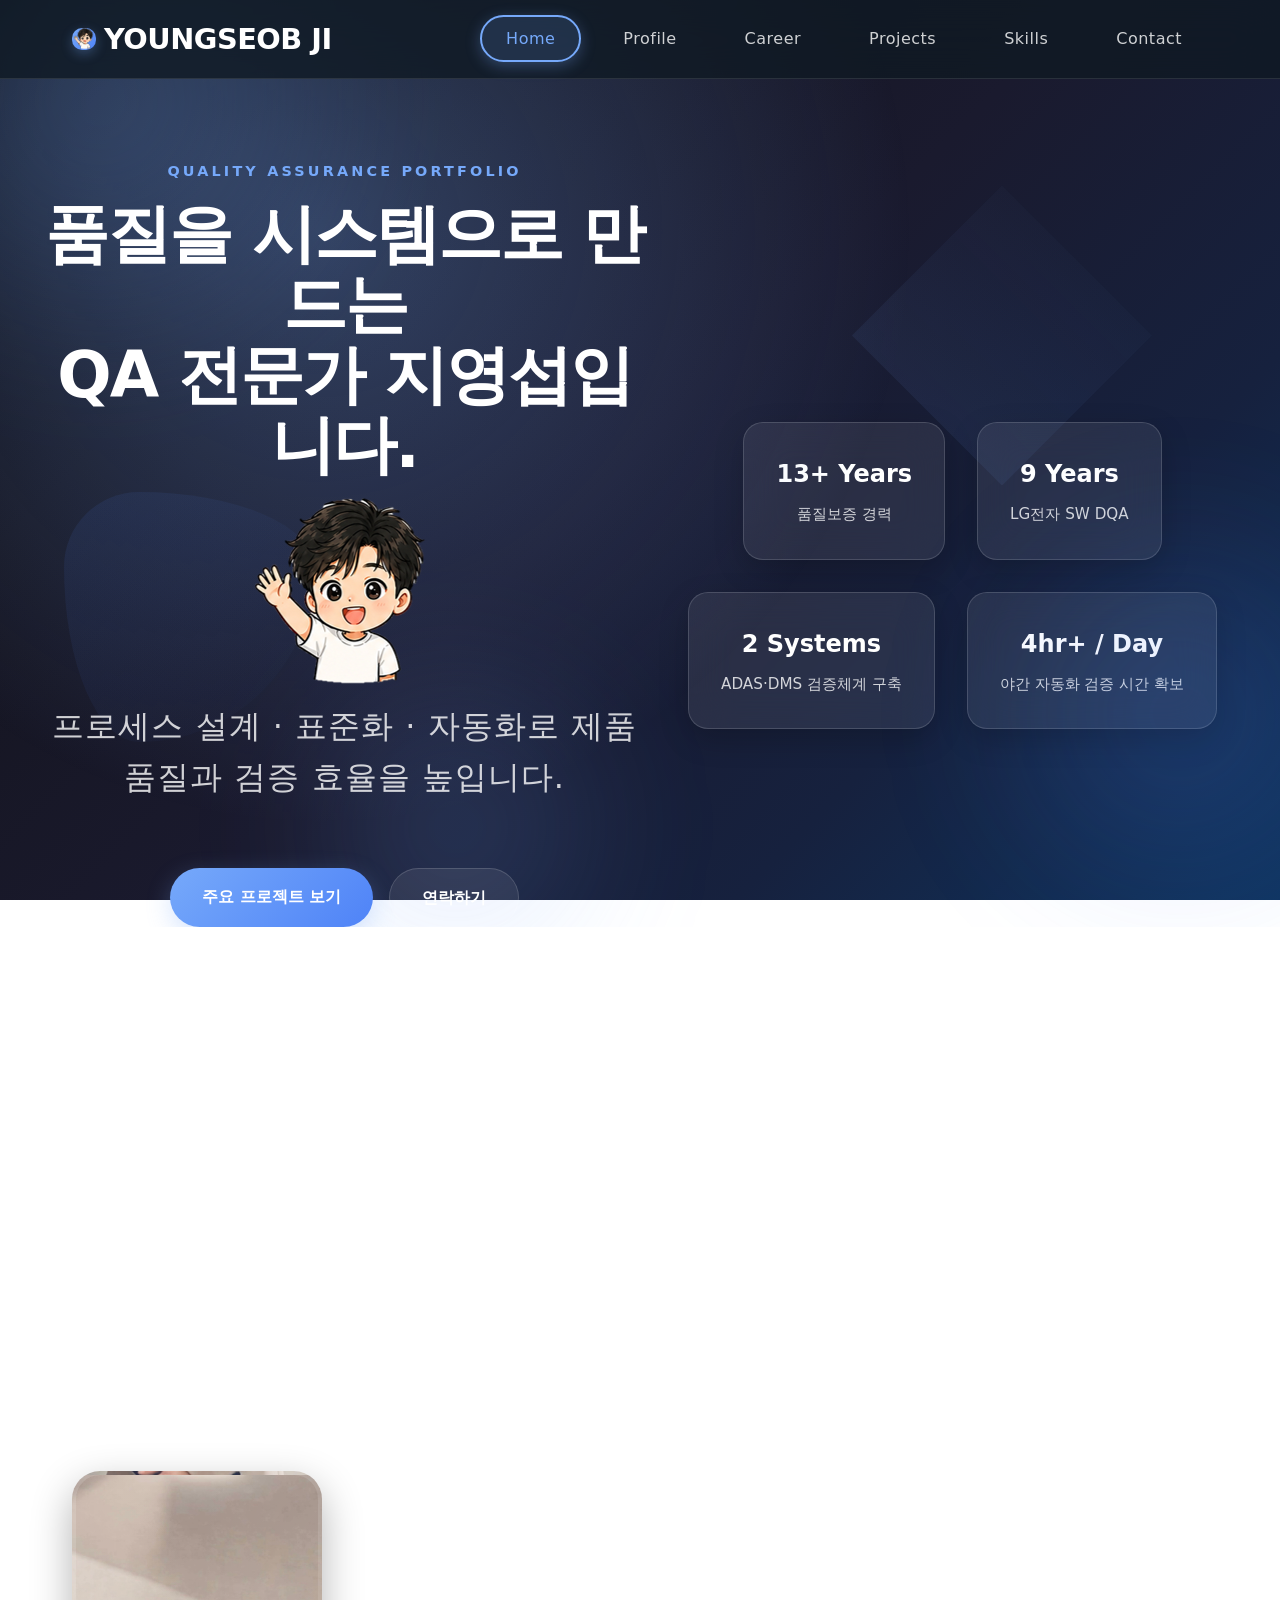
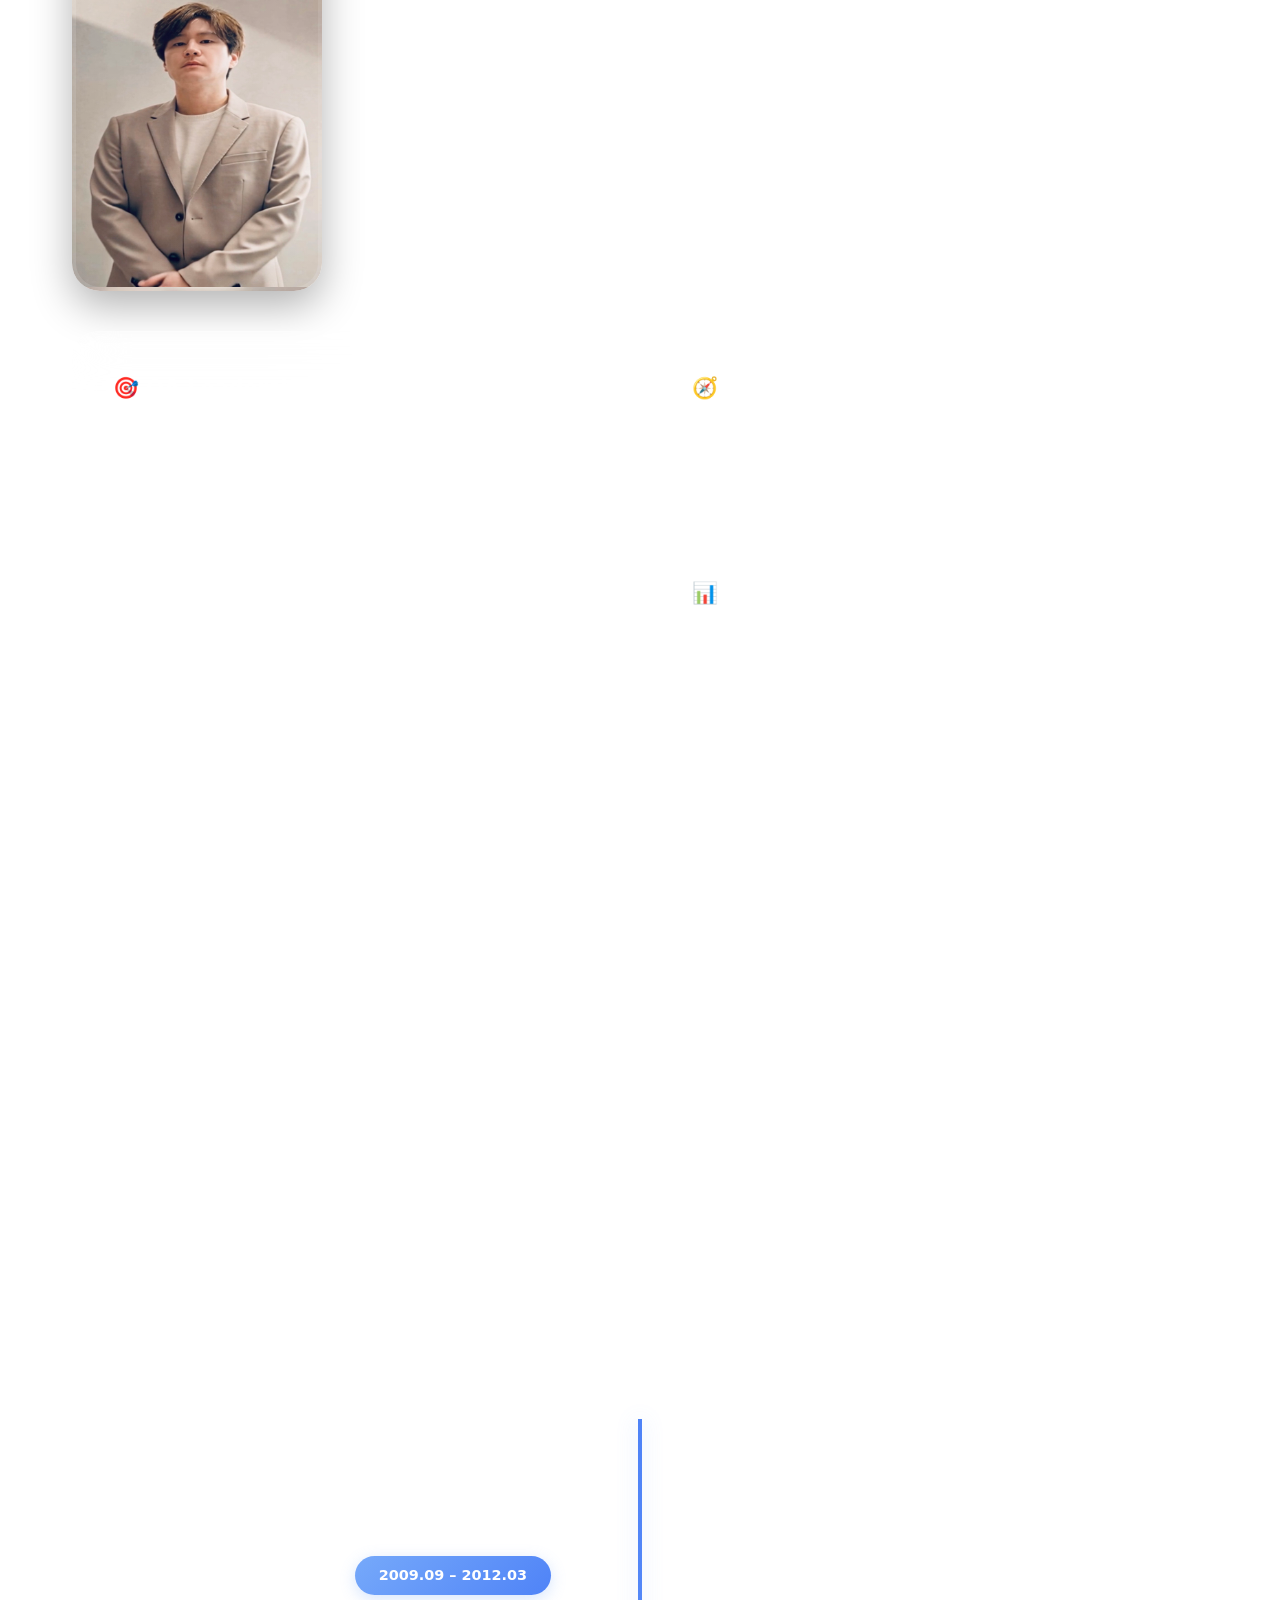
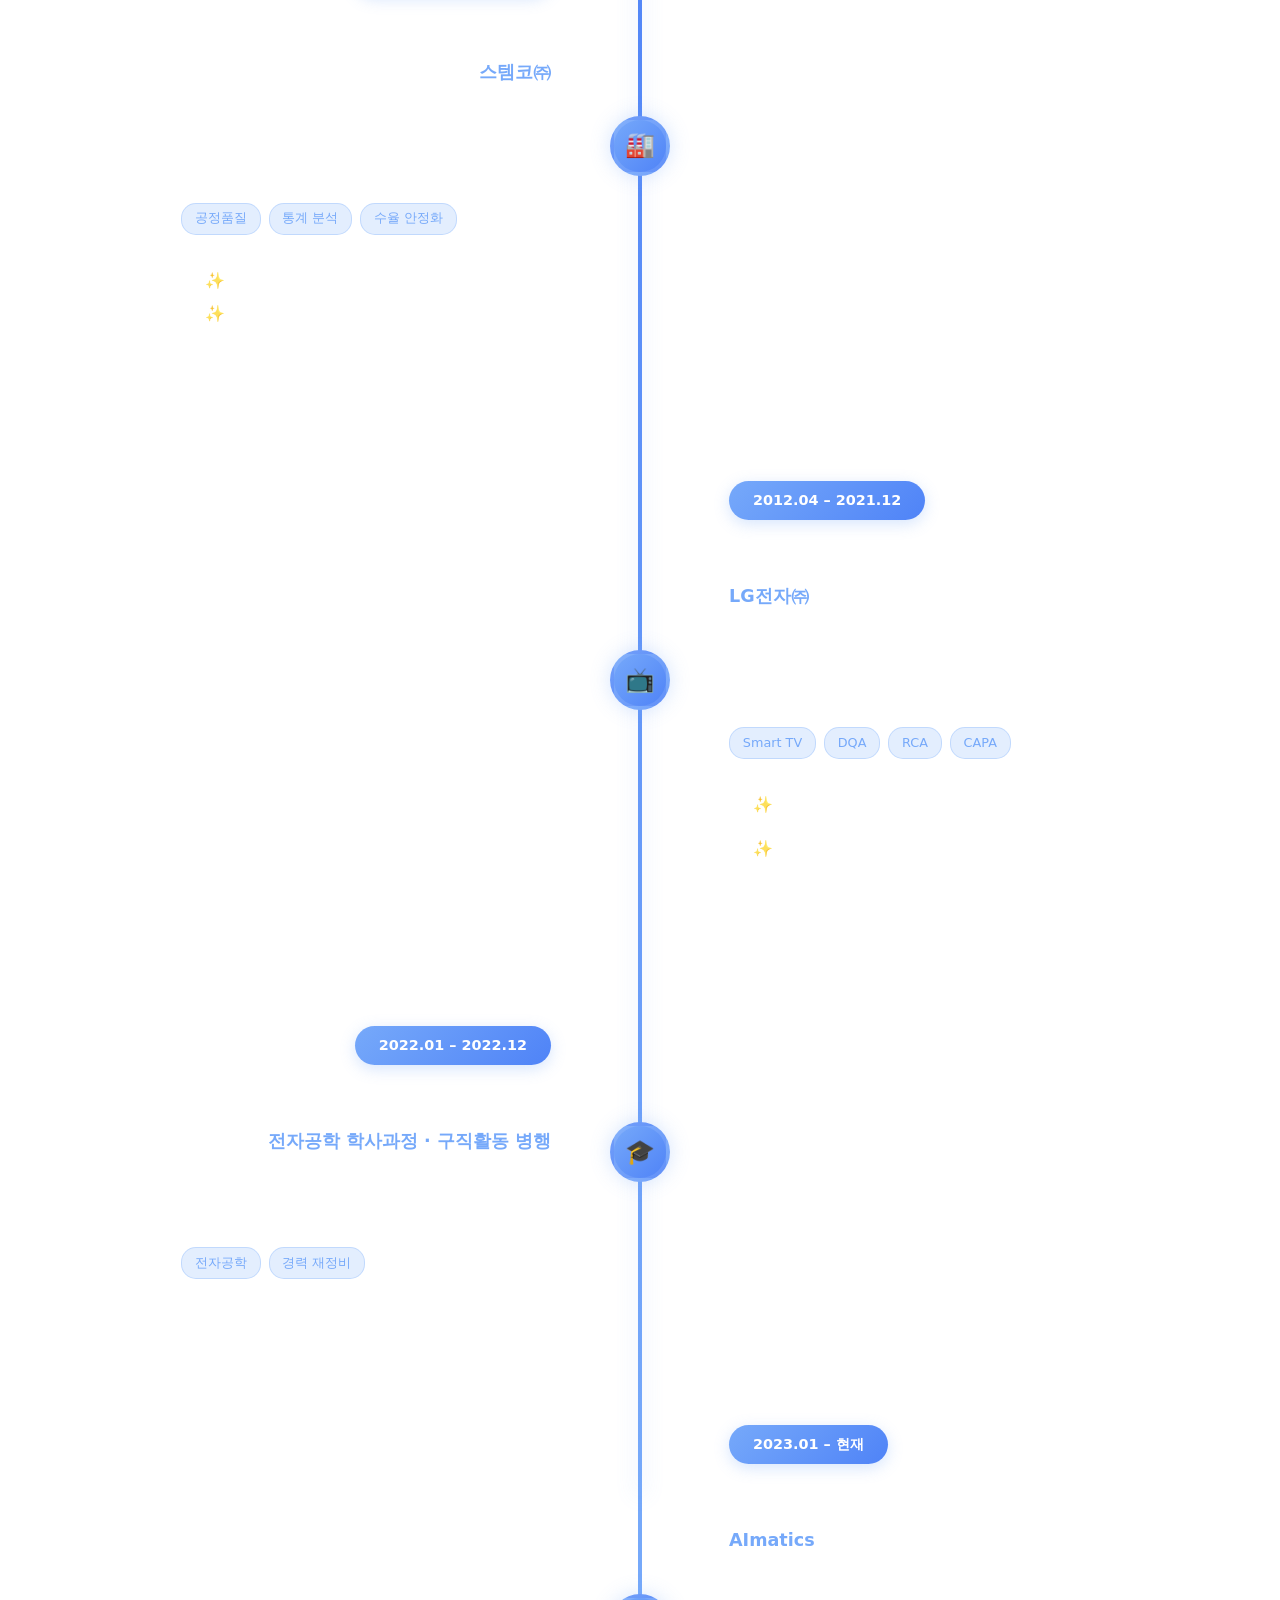
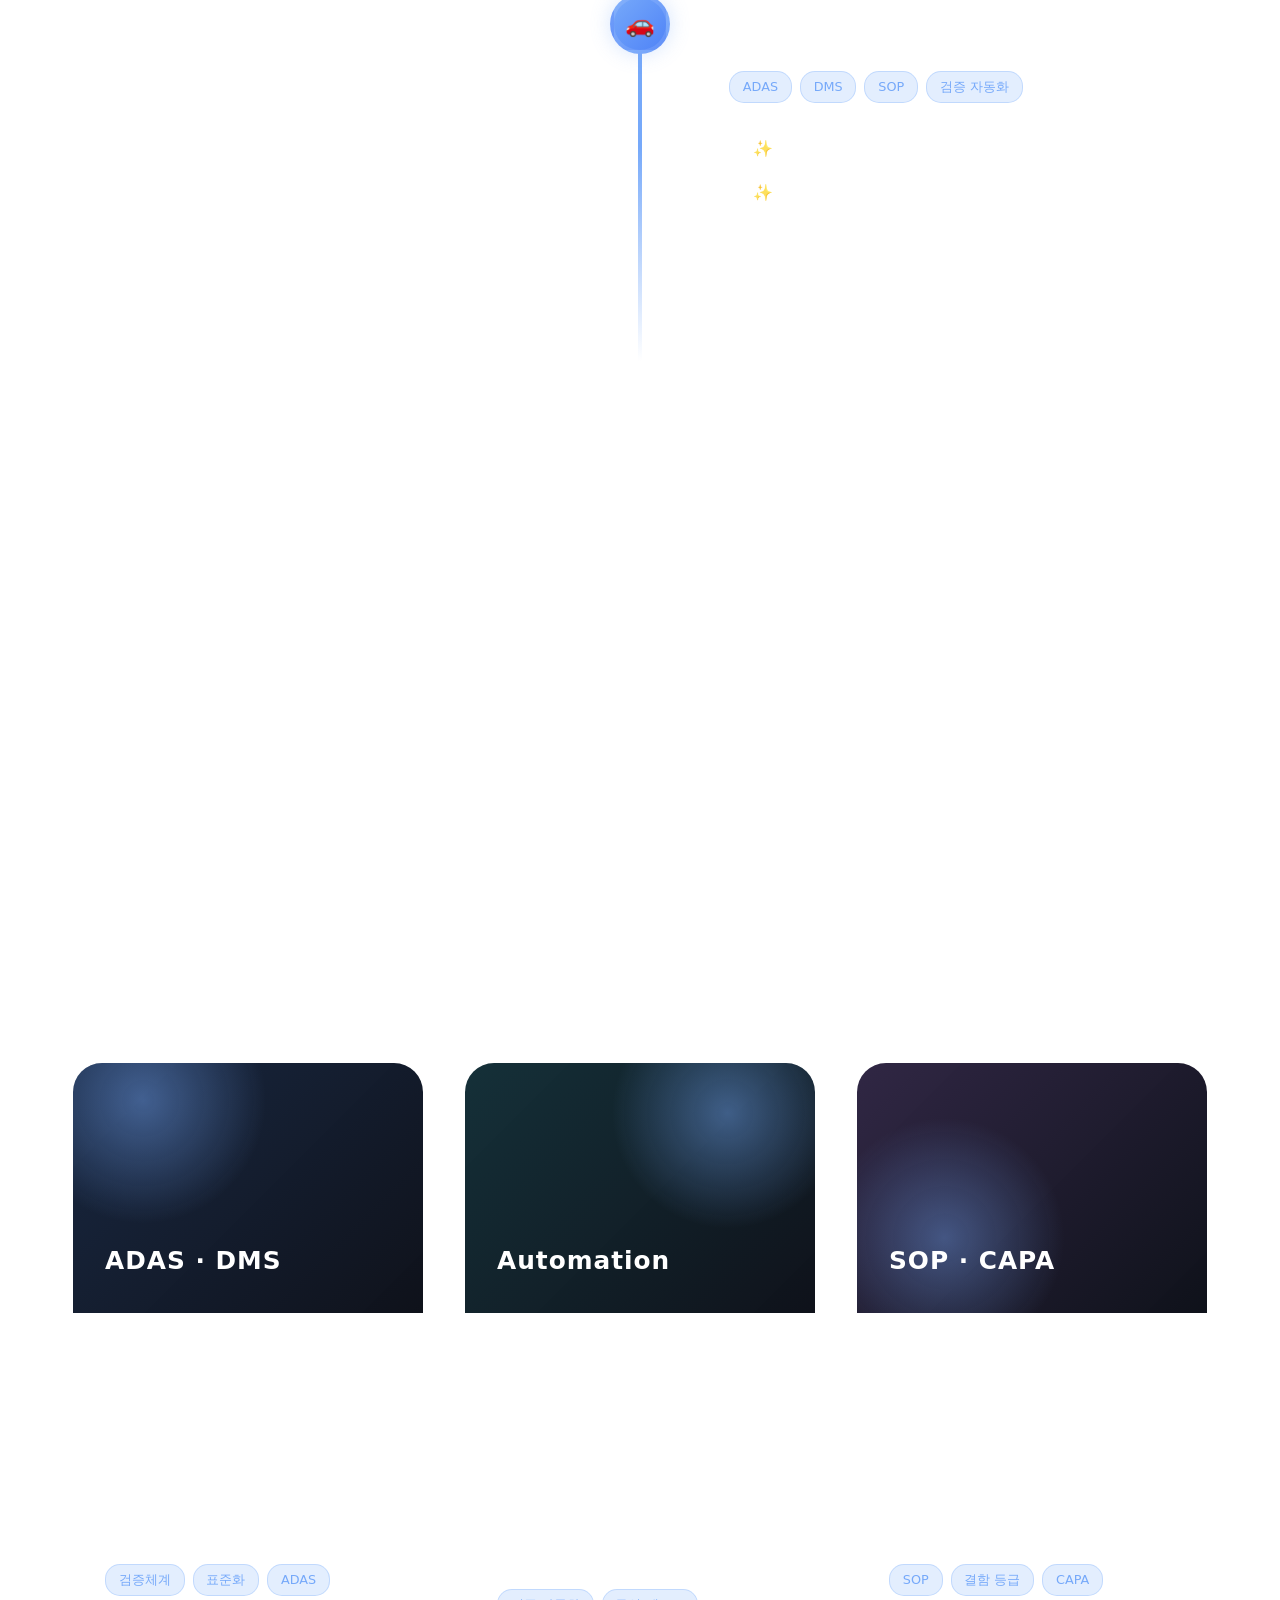
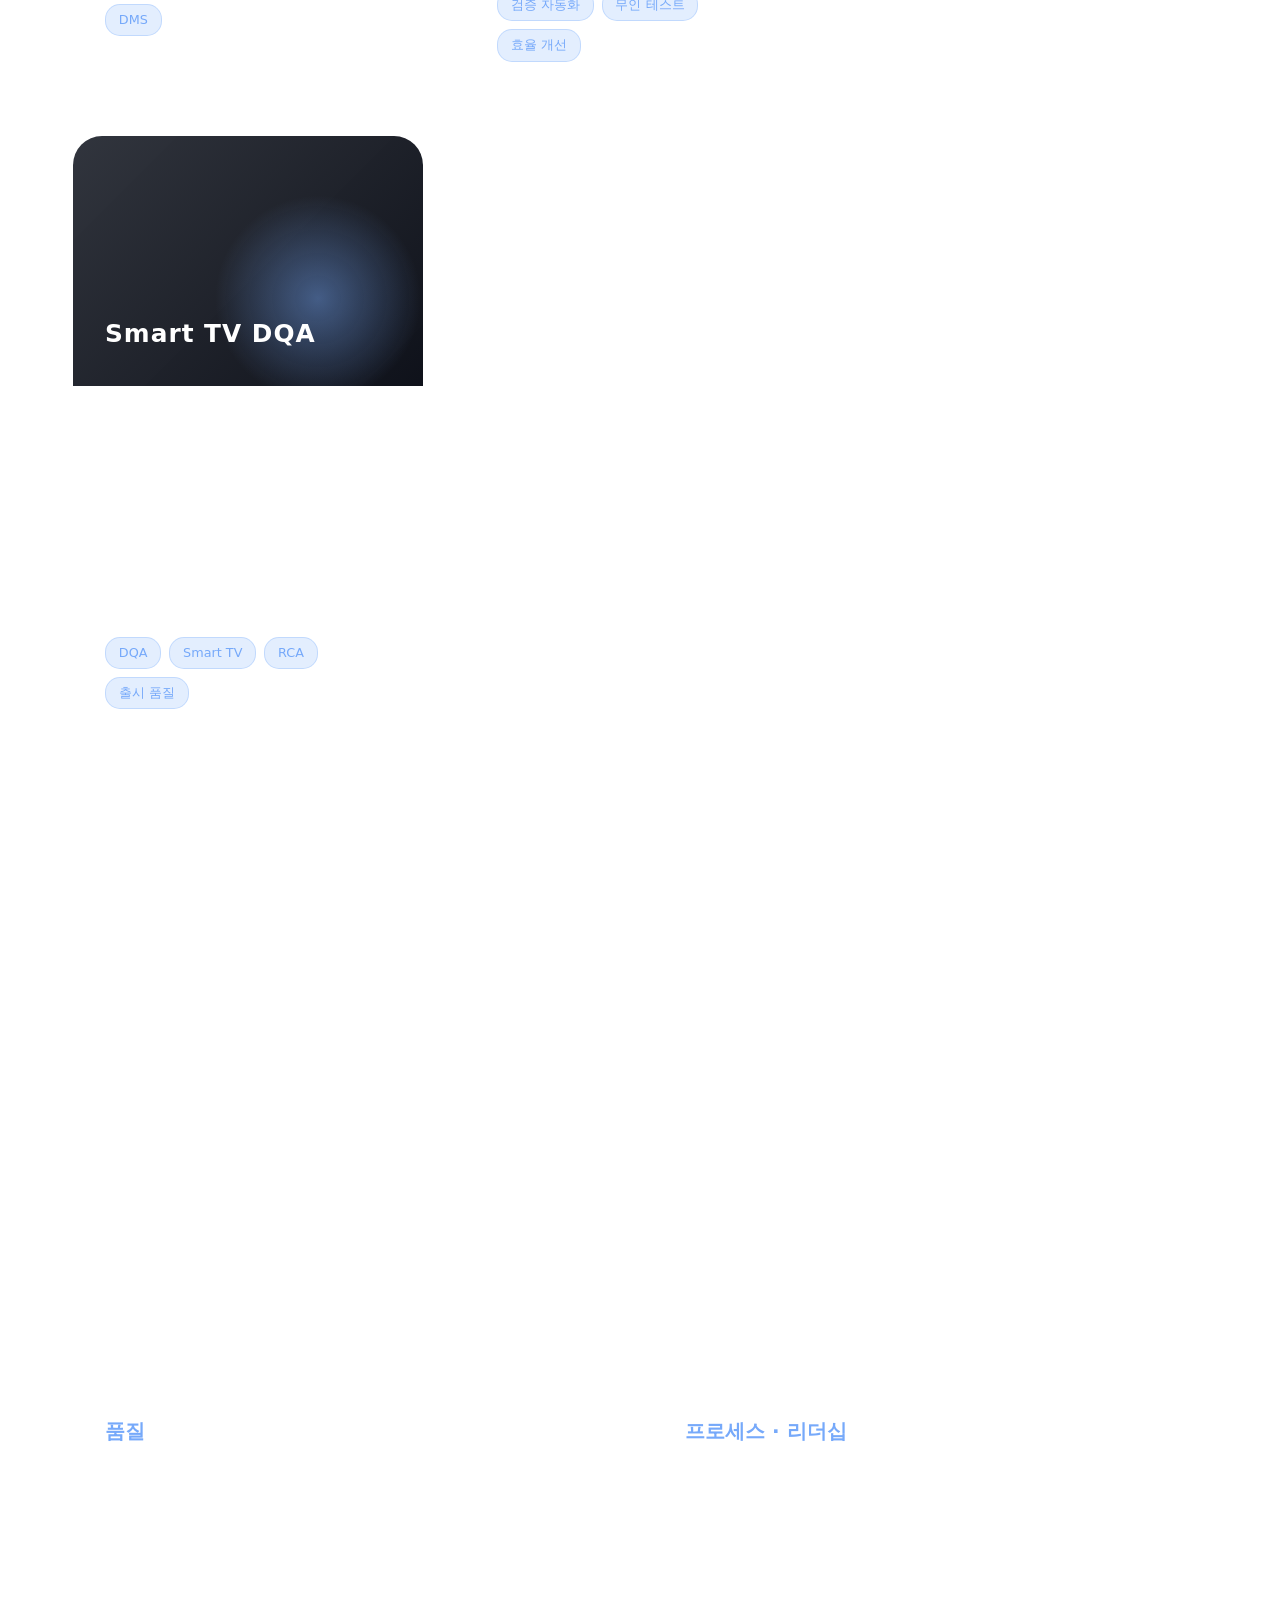
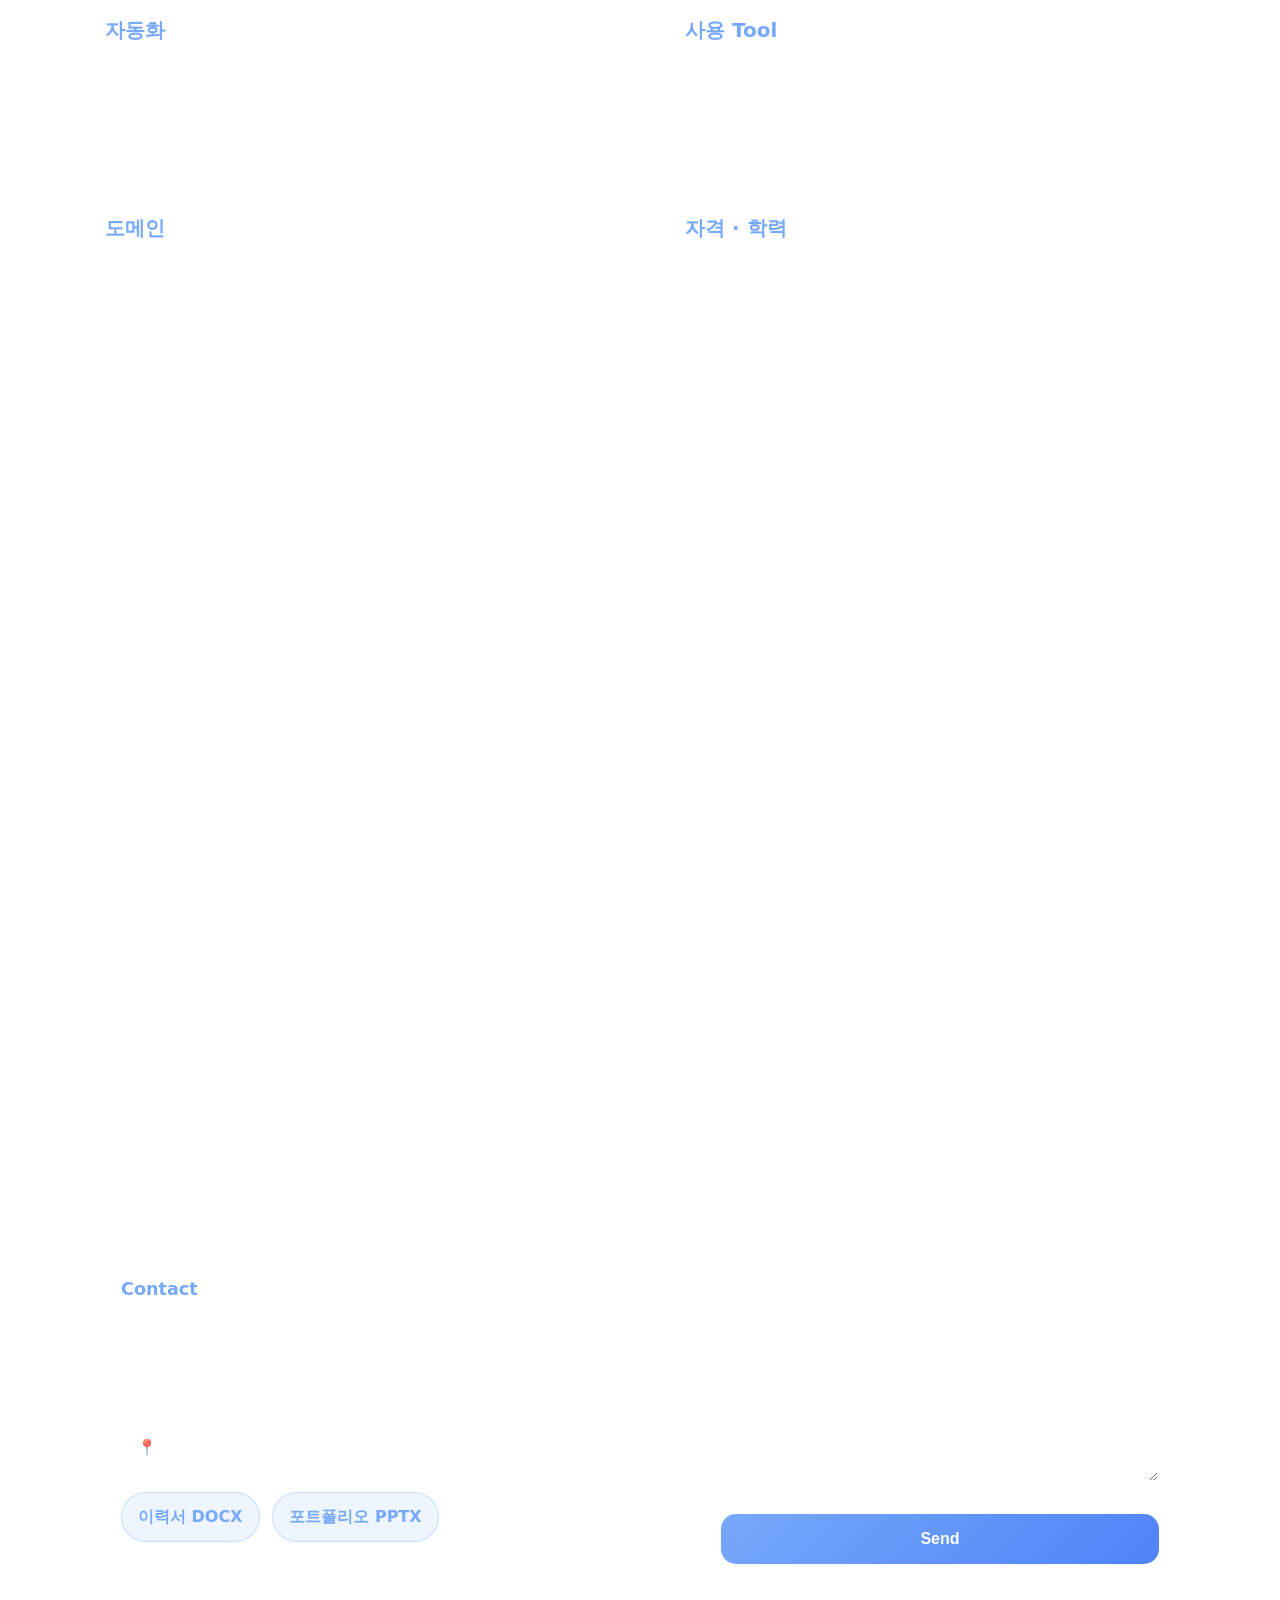
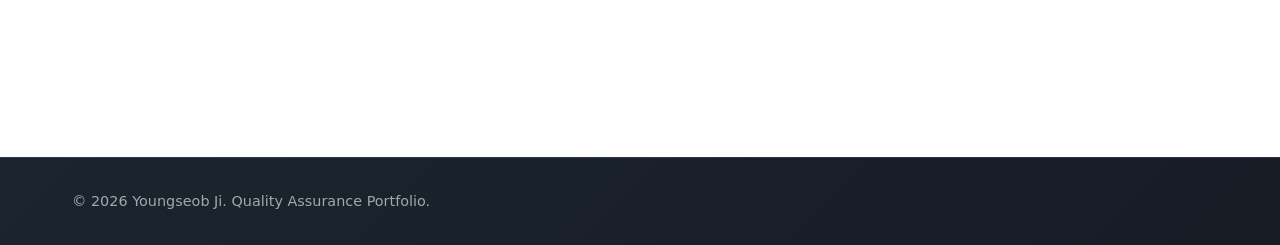
==== index.html @ 21d6de86 "Add files via upload" ====
<!DOCTYPE html>
<html lang="ko">
<head>
    <meta charset="UTF-8">
    <meta name="viewport" content="width=device-width, initial-scale=1.0">
    <title>지영섭 | Quality Assurance Portfolio</title>
    <link rel="stylesheet" href="tooplate-titan-style.css">
</head>
<body>
    <nav id="navbar">
        <div class="nav-container">
            <a href="#home" class="logo">
                <div class="logo-icon"><img src="images/ys.png" alt="YS logo"></div>
                <div class="logo-text">YOUNGSEOB JI</div>
            </a>
            <ul class="nav-links">
                <li><a href="#home">Home</a></li>
                <li><a href="#about">Profile</a></li>
                <li><a href="#timeline">Career</a></li>
                <li><a href="#portfolio">Projects</a></li>
                <li><a href="#skills">Skills</a></li>
                <li><a href="#contact">Contact</a></li>
            </ul>
            <div class="mobile-menu-btn" id="mobileMenuBtn"><span></span><span></span><span></span></div>
        </div>
        <div class="mobile-nav" id="mobileNav">
            <ul>
                <li><a href="#home">Home</a></li>
                <li><a href="#about">Profile</a></li>
                <li><a href="#timeline">Career</a></li>
                <li><a href="#portfolio">Projects</a></li>
                <li><a href="#skills">Skills</a></li>
                <li><a href="#contact">Contact</a></li>
            </ul>
        </div>
    </nav>

    <section id="home" class="hero">
        <div class="hero-bg-animation">
            <div class="floating-shape shape-1"></div><div class="floating-shape shape-2"></div><div class="floating-shape shape-3"></div>
            <div class="geo-shape geo-1"></div><div class="geo-shape geo-2"></div>
            <div class="particles"><span class="particle"></span><span class="particle"></span><span class="particle"></span><span class="particle"></span><span class="particle"></span><span class="particle"></span><span class="particle"></span><span class="particle"></span><span class="particle"></span><span class="particle"></span></div>
        </div>
        <div class="hero-content qa-hero-content">
            <p class="eyebrow">QUALITY ASSURANCE PORTFOLIO</p>
            <div class="hero-title-wrapper">
                <h1>품질을 시스템으로 만드는<br>QA 전문가 지영섭입니다.</h1>
                <img src="images/ys.png" alt="Youngseob Ji character" class="hero-character">
            </div>
            <p class="subtitle">프로세스 설계 · 표준화 · 자동화로 제품 품질과 검증 효율을 높입니다.</p>
            <div class="cta-buttons">
                <a href="#portfolio" class="cta-primary">주요 프로젝트 보기</a>
                <a href="#contact" class="cta-secondary">연락하기</a>
            </div>
        </div>
        <div class="stats-section qa-stats">
            <div class="stat-card"><span class="stat-number">13+ Years</span><span class="stat-label">품질보증 경력</span></div>
            <div class="stat-card"><span class="stat-number">9 Years</span><span class="stat-label">LG전자 SW DQA</span></div>
            <div class="stat-card"><span class="stat-number">2 Systems</span><span class="stat-label">ADAS·DMS 검증체계 구축</span></div>
            <div class="stat-card"><span class="stat-number">4hr+ / Day</span><span class="stat-label">야간 자동화 검증 시간 확보</span></div>
        </div>
    </section>

    <section id="about" class="fade-in">
        <div class="container">
            <div class="section-header"><h2 class="section-title">Profile</h2><p class="section-subtitle">Quality Assurance Specialist</p></div>
            <div class="about-content qa-about-grid">
                <div class="about-intro qa-profile-card">
                    <div class="about-image"></div>
                    <div class="about-text">
                        <h3>전문 요약</h3>
                        <p>품질보증(QA) 분야 13년 이상의 경력을 보유한 품질 전문가입니다. LG전자에서 9년간 글로벌 Smart TV 제품의 End-to-End 품질을 관리하며 결함관리, 근본원인분석(RCA), 시정예방조치(CAPA)를 주도했습니다. 현재 AImatics에서 차량 AI 기반 ADAS·DMS 제품의 검증체계 구축 및 표준화, SOP 제정, 결함 등급 체계 구축, 검증 자동화 도구 개발을 담당하고 있습니다.</p>
                    </div>
                </div>
                <div class="about-cards qa-competency-grid">
                    <div class="about-card"><h4>🎯 QA Leadership</h4><p>리스크 기반 테스트 전략, 품질 게이트 운영, 유관부서 조율을 통해 개발 단계별 품질 기준을 명확히 합니다.</p></div>
                    <div class="about-card"><h4>🧭 Quality Governance</h4><p>SOP, 결함 등급, CAPA 프로세스를 표준화하여 조직 전체가 동일한 기준으로 품질 이슈에 대응하도록 만듭니다.</p></div>
                    <div class="about-card"><h4>⚙️ Verification Automation</h4><p>수동 검증 절차를 자동화 도구와 야간 무인 테스트 체계로 전환하여 검증 처리량과 반복성을 높입니다.</p></div>
                    <div class="about-card"><h4>📊 Data-driven Improvement</h4><p>결함 데이터, 공정 데이터, RCA 결과를 바탕으로 재발 방지와 지속적 품질 개선을 추진합니다.</p></div>
                </div>
            </div>
        </div>
    </section>

    <section id="timeline" class="fade-in">
        <div class="container">
            <div class="section-header"><h2 class="section-title">Career Path</h2><p class="section-subtitle">제조 품질에서 SW DQA, 차량 AI 검증까지 확장된 품질 경력</p></div>
            <div class="timeline-container">
                <div class="timeline-line"></div><div class="timeline-progress"></div>
                <div class="timeline-item" data-category="work"><div class="timeline-node">🏭</div><div class="timeline-content"><div class="timeline-year">2009.09 – 2012.03</div><h3 class="timeline-title">품질파트 O/S Check</h3><div class="timeline-company">스템코㈜</div><p class="timeline-description">COF 제조공정의 O/S Check 품질을 모니터링하고 불량 데이터를 통계적으로 분석하여 이상징후 탐지와 유형 분류를 수행했습니다.</p><div class="timeline-skills"><span class="timeline-skill">공정품질</span><span class="timeline-skill">통계 분석</span><span class="timeline-skill">수율 안정화</span></div><div class="timeline-achievements"><div class="timeline-achievement">제조부·검사부 협업을 통한 공정품질 안정화</div><div class="timeline-achievement">불량 데이터 기반 이상 징후 조기 탐지</div></div></div></div>
                <div class="timeline-item" data-category="work"><div class="timeline-node">📺</div><div class="timeline-content"><div class="timeline-year">2012.04 – 2021.12</div><h3 class="timeline-title">HE SW개발품질보증팀 DQA</h3><div class="timeline-company">LG전자㈜</div><p class="timeline-description">글로벌 Smart TV 제품의 개발 전 단계에 걸친 SW 품질보증을 수행하고, 결함관리·RCA·CAPA를 통해 품질 이슈 재발 방지를 주도했습니다.</p><div class="timeline-skills"><span class="timeline-skill">Smart TV</span><span class="timeline-skill">DQA</span><span class="timeline-skill">RCA</span><span class="timeline-skill">CAPA</span></div><div class="timeline-achievements"><div class="timeline-achievement">9년간 다수 글로벌 출시 프로젝트 DQA 담당</div><div class="timeline-achievement">End-to-End 개발품질 관리 및 품질 프로세스 개선 기여</div></div></div></div>
                <div class="timeline-item" data-category="education"><div class="timeline-node">🎓</div><div class="timeline-content"><div class="timeline-year">2022.01 – 2022.12</div><h3 class="timeline-title">재충전 및 학사학위 취득 준비</h3><div class="timeline-company">전자공학 학사과정 · 구직활동 병행</div><p class="timeline-description">자녀 양육과 전자공학 학사과정 이수에 집중하며 다음 커리어 전환을 준비했습니다.</p><div class="timeline-skills"><span class="timeline-skill">전자공학</span><span class="timeline-skill">경력 재정비</span></div></div></div>
                <div class="timeline-item" data-category="work"><div class="timeline-node">🚗</div><div class="timeline-content"><div class="timeline-year">2023.01 – 현재</div><h3 class="timeline-title">개발검증팀 QA/QC</h3><div class="timeline-company">AImatics</div><p class="timeline-description">차량 AI 기반 ADAS·DMS 제품의 검증체계를 신규 구축하고, SOP·결함 등급 체계·검증 자동화 환경을 표준 업무 프로세스로 정착시키고 있습니다.</p><div class="timeline-skills"><span class="timeline-skill">ADAS</span><span class="timeline-skill">DMS</span><span class="timeline-skill">SOP</span><span class="timeline-skill">검증 자동화</span></div><div class="timeline-achievements"><div class="timeline-achievement">ADAS·DMS 검증 기준 신규 수립</div><div class="timeline-achievement">야간 무인 테스트로 일 4시간 이상 추가 검증 시간 확보</div></div></div></div>
            </div>
        </div>
    </section>

    <section id="portfolio" class="fade-in">
        <div class="container">
            <div class="section-header"><h2 class="section-title">Featured Projects</h2><p class="section-subtitle">PPT 포트폴리오의 핵심 프로젝트를 웹 섹션으로 재구성했습니다.</p></div>
            <div class="portfolio-grid qa-project-grid">
                <div class="portfolio-card"><div class="portfolio-image project-ai"><span>ADAS · DMS</span></div><div class="portfolio-content"><h3 class="portfolio-title">차량 AI 검증체계 구축 및 표준화</h3><p class="portfolio-description">검증 기준이 부재했던 차량 AI 기반 ADAS·DMS 제품군에 검증 프로세스, 검증 항목, 절차 기준을 신규 설계하여 팀 표준 업무 프로세스로 정착했습니다.</p><div class="portfolio-tags"><span class="tag">검증체계</span><span class="tag">표준화</span><span class="tag">ADAS</span><span class="tag">DMS</span></div></div></div>
                <div class="portfolio-card"><div class="portfolio-image project-auto"><span>Automation</span></div><div class="portfolio-content"><h3 class="portfolio-title">검증 자동화 & 야간 무인 테스트</h3><p class="portfolio-description">수동 검증 절차를 자동화 도구로 전환하고 퇴근 후에도 테스트가 수행되는 환경을 구축하여 별도 인력 투입 없이 일 최소 4시간 이상의 검증 시간을 확보했습니다.</p><div class="portfolio-tags"><span class="tag">검증 자동화</span><span class="tag">무인 테스트</span><span class="tag">효율 개선</span></div></div></div>
                <div class="portfolio-card"><div class="portfolio-image project-sop"><span>SOP · CAPA</span></div><div class="portfolio-content"><h3 class="portfolio-title">품질 업무표준 및 결함 등급 체계</h3><p class="portfolio-description">검증·품질 업무 전반에 적용되는 SOP를 제정하고, 결함 심각도와 영향도에 따른 등급 체계를 수립하여 일관된 결함 대응 프로세스를 확립했습니다.</p><div class="portfolio-tags"><span class="tag">SOP</span><span class="tag">결함 등급</span><span class="tag">CAPA</span></div></div></div>
                <div class="portfolio-card"><div class="portfolio-image project-tv"><span>Smart TV DQA</span></div><div class="portfolio-content"><h3 class="portfolio-title">글로벌 Smart TV 개발품질보증</h3><p class="portfolio-description">LG전자 HE SW개발품질보증팀에서 글로벌 Smart TV 제품의 End-to-End SW 품질보증을 수행하고 RCA·CAPA 중심의 재발 방지 체계를 운영했습니다.</p><div class="portfolio-tags"><span class="tag">DQA</span><span class="tag">Smart TV</span><span class="tag">RCA</span><span class="tag">출시 품질</span></div></div></div>
            </div>
        </div>
    </section>

    <section id="skills" class="fade-in qa-skills-section">
        <div class="container">
            <div class="section-header"><h2 class="section-title">Technical Skills</h2><p class="section-subtitle">QA/QC, DQA, 자동화, 협업 도구와 도메인 경험</p></div>
            <div class="skill-category-grid">
                <div class="skill-category"><h3>품질</h3><p>QA · DQA · V&V · 테스트 계획 수립 · 테스트 전략 · 회귀 테스트 · 품질 게이트 운영 · 결함 관리 · RCA · CAPA · 출시 품질 관리</p></div>
                <div class="skill-category"><h3>프로세스 · 리더십</h3><p>모델 관리 · 품질 거버넌스 · 개발 프로세스 감사 · 협력사 CAPA 관리 · 글로벌 이슈 관리 · 유관부서 협업</p></div>
                <div class="skill-category"><h3>자동화</h3><p>검증 자동화 · 신뢰성 시험 자동화 · Jira API 연동 · 업무 프로세스 자동화</p></div>
                <div class="skill-category"><h3>사용 Tool</h3><p>Jira · Confluence · MS Office · SharePoint · Teams · Slack</p></div>
                <div class="skill-category"><h3>도메인</h3><p>Smart TV · 임베디드 소프트웨어 · 차량용 AI · ADAS · DMS · 펌웨어 검증 · OTA 검증</p></div>
                <div class="skill-category"><h3>자격 · 학력</h3><p>전자공학 학사 · 고급 Google 애널리틱스 · TRIZ · 한자실력급수 3급 · 워드프로세서 3급</p></div>
            </div>
        </div>
    </section>

    <section id="contact" class="fade-in">
        <div class="container">
            <hr class="section-divider">
            <div class="section-header"><h2 class="section-title">Contact</h2><p class="section-subtitle">품질을 시스템화하는 QA/QC 전문가가 필요하시면 연락 주세요.</p></div>
            <div class="contact-content">
                <div class="contact-info"><h3>지영섭</h3><p>Quality Assurance Specialist<br>프로세스 설계 · 표준화 · 자동화 · 품질 거버넌스</p><div class="contact-details"><h4>Contact</h4><p>☎ 010-5586-0202</p><p>✉ <a href="mailto:ibis2002@naver.com">ibis2002@naver.com</a></p><p>📍 경기도 오산시</p></div><div class="download-links"><a href="downloads/resume.docx">이력서 DOCX</a><a href="downloads/portfolio.pptx">포트폴리오 PPTX</a></div></div>
                <div class="contact-form-container"><form class="contact-form"><div class="form-group"><input type="text" class="form-input" placeholder="이름" required></div><div class="form-group"><input type="email" class="form-input" placeholder="연락처/이메일" required></div><div class="form-group"><input type="text" class="form-input" placeholder="제목" required></div><div class="form-group"><textarea class="form-textarea" rows="5" placeholder="내용을 입력하세요." required></textarea></div><button type="submit" class="submit-btn">Send</button></form></div>
            </div>
        </div>
    </section>

    <footer><div class="footer-bottom"><p class="footer-copyright">© 2026 Youngseob Ji. Quality Assurance Portfolio.</p></div></footer>
    <script src="tooplate-titan-script.js"></script>
</body>
</html>
---- tooplate-titan-style.css ----
@charset "utf-8";
/* CSS Document 

Tooplate 2147 Titan Folio

https://www.tooplate.com/view/2147-titan-folio

*/

* {
    margin: 0;
    padding: 0;
    box-sizing: border-box;
}

:root {
    --glass-bg: rgba(255, 255, 255, 0.08);
    --glass-border: rgba(255, 255, 255, 0.15);
    --accent-blue: #76a9fa;
    --accent-blue-dark: #4f83f7;
    --accent-glow: rgba(118, 169, 250, 0.3);
    --text-primary: #ffffff;
    --text-secondary: rgba(255, 255, 255, 0.8);
    --text-tertiary: rgba(255, 255, 255, 0.6);
}

body {
    font-family: 'Segoe UI', system-ui, -apple-system, sans-serif;
    background: linear-gradient(135deg, #0a0a0f 0%, #151520 25%, #1a1a2e 50%, #16213e 75%, #0f3460 100%);
    background-attachment: fixed;
    color: var(--text-primary);
    overflow-x: hidden;
    min-height: 100vh;
    line-height: 1.6;
}

p a {
	color: #FFF;
}

/* Container */
.container {
    max-width: 1200px;
    margin: 0 auto;
    padding: 0 2rem;
}

/* Navigation */
nav {
    position: fixed;
    top: 0;
    width: 100%;
    z-index: 1000;
    padding: 1rem 0;
    transition: all 0.3s ease;
    background: rgba(15, 25, 35, 0.8);
    backdrop-filter: blur(20px);
    -webkit-backdrop-filter: blur(20px);
    border-bottom: 1px solid rgba(255, 255, 255, 0.1);
}

nav.scrolled {
    background: rgba(15, 25, 35, 0.95);
    box-shadow: 0 4px 30px rgba(0, 0, 0, 0.3);
}

.nav-container {
    max-width: 1200px;
    margin: 0 auto;
    display: flex;
    justify-content: space-between;
    align-items: center;
    padding: 0 2rem;
    flex-wrap: wrap;
    gap: 1rem;
}

@media (max-width: 1000px) {
    .nav-container {
        justify-content: center;
        flex-direction: column;
        gap: 1.5rem;
        padding: 1rem 2rem;
    }
    
    .logo {
        order: 1;
    }
    
    .nav-links {
        order: 2;
        flex-wrap: wrap;
        justify-content: center;
    }
    
    .mobile-menu-btn {
        display: none !important;
    }
    
    .hero {
        padding-top: 240px;
    }
}

@media (max-width: 880px) {
    .hero {
        padding-top: 160px;
    }
}

.logo {
    display: flex;
    align-items: center;
    gap: 8px;
    text-decoration: none;
    color: inherit;
}

.logo-icon img{
    width: 24px;
    height: auto;
    background: linear-gradient(135deg, var(--accent-blue), var(--accent-blue-dark));
    border-radius: 10px;
    display: block;
    align-items: center;
    justify-content: center;
    box-shadow: 0 4px 12px var(--accent-glow);
    font-size: 1.2rem;
}

.logo-text {
    font-size: 1.8rem;
    font-weight: 700;
    color: var(--text-primary);
    letter-spacing: -0.5px;
}

.nav-links {
    display: flex;
    list-style: none;
    gap: 1rem;
}

.nav-links a {
    color: var(--text-secondary);
    text-decoration: none;
    padding: 0.75rem 1.5rem;
    border-radius: 50px;
    transition: all 0.3s ease;
    font-weight: 500;
    letter-spacing: 0.5px;
    position: relative;
    border: 2px solid transparent;
}

.nav-links a::after {
    content: '';
    position: absolute;
    bottom: -5px;
    left: 50%;
    width: 0;
    height: 2px;
    background: var(--accent-blue);
    transition: all 0.3s ease;
    transform: translateX(-50%);
}

.nav-links a:hover {
    color: var(--accent-blue);
    border-color: var(--accent-blue);
    transform: translateY(-2px);
    background: rgba(118, 169, 250, 0.1);
}

.nav-links a:hover::after {
    width: 60%;
}

.nav-links a.active {
    color: var(--accent-blue);
    background: rgba(118, 169, 250, 0.15);
    border-color: var(--accent-blue);
    box-shadow: 0 4px 15px var(--accent-glow);
}

/* Mobile menu */
.mobile-menu-btn {
    display: none;
    flex-direction: column;
    cursor: pointer;
    gap: 4px;
    padding: 0.5rem;
}

.mobile-menu-btn span {
    width: 25px;
    height: 3px;
    background: var(--text-primary);
    border-radius: 2px;
    transition: all 0.3s ease;
}

.mobile-menu-btn.active span:nth-child(1) {
    transform: rotate(45deg) translate(6px, 6px);
}

.mobile-menu-btn.active span:nth-child(2) {
    opacity: 0;
}

.mobile-menu-btn.active span:nth-child(3) {
    transform: rotate(-45deg) translate(6px, -6px);
}

.mobile-nav {
    position: fixed;
    top: 80px;
    left: 0;
    width: 100%;
    background: rgba(15, 25, 35, 0.95);
    backdrop-filter: blur(30px);
    -webkit-backdrop-filter: blur(30px);
    transform: translateY(-100%);
    transition: transform 0.3s ease;
    border-bottom: 1px solid rgba(255, 255, 255, 0.1);
    opacity: 0;
    pointer-events: none;
}

.mobile-nav.active {
    transform: translateY(0);
    opacity: 1;
    pointer-events: auto;
}

.mobile-nav ul {
    list-style: none;
    padding: 2rem;
    display: flex;
    flex-direction: column;
    gap: 1rem;
}

.mobile-nav a {
    color: var(--text-secondary);
    text-decoration: none;
    padding: 1rem;
    border-radius: 15px;
    transition: all 0.3s ease;
    text-align: center;
    font-weight: 500;
    display: block;
    position: relative;
    border: 2px solid transparent;
}

.mobile-nav a:hover {
    color: var(--accent-blue);
    background: rgba(118, 169, 250, 0.1);
    border-color: var(--accent-blue);
}

.mobile-nav a.active {
    color: var(--accent-blue);
    background: rgba(118, 169, 250, 0.15);
    border-color: var(--accent-blue);
}

/* Section styling */
section {
    padding: 5rem 0;
    position: relative;
}

.section-header {
    text-align: center;
    margin-top: 4rem;
    margin-bottom: 4rem;
}

.section-title {
    font-size: clamp(2rem, 5vw, 3.5rem);
    font-weight: 700;
    margin-bottom: 1rem;
    color: var(--text-primary);
    letter-spacing: -1px;
}

.section-subtitle {
    font-size: 3rem;
    color: var(--text-secondary);
    max-width: 400px;
    margin: 0 auto;
}

/* Hero section */
.hero {
    min-height: 100vh;
    display: flex;
    align-items: center;
    justify-content: center;
    padding: 160px 2rem 0;
    position: relative;
    overflow: hidden;
}

/* Animated background elements */
.hero-bg-animation {
    position: absolute;
    top: 0;
    left: 0;
    right: 0;
    bottom: 0;
    overflow: hidden;
    z-index: 1;
}

.floating-shape {
    position: absolute;
    border-radius: 50%;
    filter: blur(60px);
    opacity: 0.6;
    animation: float 25s infinite ease-in-out;
}

.shape-1 {
    width: 600px;
    height: 600px;
    background: radial-gradient(circle, rgba(118, 169, 250, 0.4) 0%, transparent 70%);
    top: -200px;
    left: -200px;
    animation-delay: 0s;
}

.shape-2 {
    width: 500px;
    height: 500px;
    background: radial-gradient(circle, rgba(79, 131, 247, 0.3) 0%, transparent 70%);
    top: 50%;
    right: -150px;
    animation-delay: 7s;
}

.shape-3 {
    width: 400px;
    height: 400px;
    background: radial-gradient(circle, rgba(118, 169, 250, 0.35) 0%, transparent 70%);
    bottom: -100px;
    left: 20%;
    animation-delay: 14s;
}

/* Geometric shapes */
.geo-shape {
    position: absolute;
    opacity: 0.1;
    animation: rotate-float 30s infinite linear;
}

.geo-1 {
    width: 300px;
    height: 300px;
    top: 20%;
    right: 10%;
    background: linear-gradient(45deg, var(--accent-blue) 0%, transparent 100%);
    clip-path: polygon(50% 0%, 100% 50%, 50% 100%, 0% 50%);
}

.geo-2 {
    width: 250px;
    height: 250px;
    bottom: 20%;
    left: 5%;
    background: linear-gradient(135deg, var(--accent-blue-dark) 0%, transparent 100%);
    border-radius: 30% 70% 70% 30% / 30% 30% 70% 70%;
    animation-delay: -10s;
}

@keyframes float {
    0%, 100% {
        transform: translate(0, 0) scale(1) rotate(0deg);
    }
    25% {
        transform: translate(100px, -80px) scale(1.1) rotate(90deg);
    }
    50% {
        transform: translate(-60px, 60px) scale(0.9) rotate(180deg);
    }
    75% {
        transform: translate(80px, 100px) scale(1.05) rotate(270deg);
    }
}

@keyframes rotate-float {
    0% {
        transform: rotate(0deg) translateY(0);
    }
    50% {
        transform: rotate(180deg) translateY(-50px);
    }
    100% {
        transform: rotate(360deg) translateY(0);
    }
}

.particles {
    position: absolute;
    top: 0;
    left: 0;
    width: 100%;
    height: 100%;
    overflow: hidden;
}

.particle {
    position: absolute;
    width: 4px;
    height: 4px;
    background: var(--accent-blue);
    border-radius: 50%;
    opacity: 0;
    animation: particle-rise 10s infinite ease-out;
}

@keyframes particle-rise {
    0% {
        opacity: 0;
        transform: translateY(100vh) scale(0);
    }
    10% {
        opacity: 1;
    }
    90% {
        opacity: 1;
    }
    100% {
        opacity: 0;
        transform: translateY(-100px) scale(1);
    }
}

/* Generate multiple particles */
.particle:nth-child(1) { left: 10%; animation-delay: 0s; }
.particle:nth-child(2) { left: 20%; animation-delay: 1s; }
.particle:nth-child(3) { left: 30%; animation-delay: 2s; }
.particle:nth-child(4) { left: 40%; animation-delay: 3s; }
.particle:nth-child(5) { left: 50%; animation-delay: 4s; }
.particle:nth-child(6) { left: 60%; animation-delay: 5s; }
.particle:nth-child(7) { left: 70%; animation-delay: 6s; }
.particle:nth-child(8) { left: 80%; animation-delay: 7s; }
.particle:nth-child(9) { left: 90%; animation-delay: 8s; }
.particle:nth-child(10) { left: 95%; animation-delay: 9s; }

.hero::before {
    content: '';
    position: absolute;
    top: 0;
    left: 0;
    right: 0;
    bottom: 0;
    background: radial-gradient(circle at 25% 25%, var(--accent-glow) 0%, transparent 50%);
    animation: hero-glow 8s ease-in-out infinite;
    z-index: 1;
}

@keyframes hero-glow {
    0%, 100% { 
        transform: scale(1) rotate(0deg);
        opacity: 0.7;
    }
    50% { 
        transform: scale(1.1) rotate(2deg);
        opacity: 1;
    }
}

.hero-content {
    position: relative;
    z-index: 2;
    display: flex;
    flex-direction: column;
    align-items: center;
    text-align: center;
    max-width: 1000px;
    margin: 0 auto;
}

.hero h1 {
    font-size: clamp(2.5rem, 5vw, 4rem);
    font-weight: 700;
    margin-bottom: 1.0rem;
    color: var(--text-primary);
    line-height: 1.1;
    letter-spacing: -2px;
    animation: slideInUp 1s ease-out;
}

.hero .subtitle {
    font-size: 2.0rem;
    margin-bottom: 2rem;
    color: var(--text-secondary);
    font-weight: 400;
    letter-spacing: 1px;
    animation: slideInUp 1s ease-out 0.3s both;
}

.cta-buttons {
    display: flex;
    gap: 1rem;
    flex-wrap: wrap;
    justify-content: center;
    margin-top: 2rem;
    animation: slideInUp 1s ease-out 0.6s both;
}

.cta-primary, .cta-secondary {
    padding: 1rem 2rem;
    border-radius: 50px;
    text-decoration: none;
    font-weight: 600;
    transition: all 0.3s ease;
    position: relative;
    overflow: hidden;
    display: inline-block;
}

.cta-primary {
    background: linear-gradient(135deg, var(--accent-blue), var(--accent-blue-dark));
    color: white;
    box-shadow: 0 8px 25px var(--accent-glow);
}

.cta-primary:hover {
    transform: translateY(-3px);
    box-shadow: 0 12px 35px var(--accent-glow);
}

.cta-secondary {
    background: var(--glass-bg);
    backdrop-filter: blur(20px);
    -webkit-backdrop-filter: blur(20px);
    border: 1px solid var(--glass-border);
    color: white;
}

.cta-secondary:hover {
    background: rgba(255, 255, 255, 0.12);
    transform: translateY(-3px);
}

@keyframes slideInUp {
    from {
        opacity: 0;
        transform: translateY(50px);
    }
    to {
        opacity: 1;
        transform: translateY(0);
    }
}

/* Stats */
.stats-section {
    display: flex;
    justify-content: center;
    gap: 2rem;
    margin-top: 4rem;
    flex-wrap: wrap;
}

.stat-card {
    background: var(--glass-bg);
    backdrop-filter: blur(20px);
    -webkit-backdrop-filter: blur(20px);
    border: 1px solid var(--glass-border);
    border-radius: 20px;
    padding: 2rem;
    text-align: center;
    min-width: 150px;
    box-shadow: 0 10px 30px rgba(0, 0, 0, 0.2);
    transition: all 0.3s ease;
}

.stat-card:hover {
    transform: translateY(-5px);
    box-shadow: 0 15px 40px rgba(0, 0, 0, 0.3);
}

.stat-number {
    font-size: 1.5rem;
    font-weight: 700;
    color: var(--text-primary);
    display: block;
}

.stat-label {
    font-size: 1rem;
    color: var(--text-secondary);
    margin-top: 0.5rem;
}

/* About section */
.about-content {
    display: flex;
    flex-direction: column;
    gap: 3rem;
    margin-top: 3rem;
}

.about-intro {
    display: flex;
    align-items: center;
    gap: 3rem;
    flex-wrap: wrap;
    justify-content: center;
}

.about-image {
    width: 250px;
    height: 250px;
    border-radius: 50%;
    background-image: url('images/0630.png');
    background-size: cover;
    background-position: center;
    box-shadow: 0 15px 40px rgba(0, 0, 0, 0.3);
    position: relative;
    overflow: hidden;
    flex-shrink: 0;
    border: 4px solid var(--glass-border);
}

.about-image::before {
    content: '';
    position: absolute;
    top: 0;
    left: 0;
    right: 0;
    bottom: 0;
    background: linear-gradient(135deg, rgba(118, 169, 250, 0.2) 0%, transparent 100%);
    opacity: 0;
    transition: opacity 0.3s ease;
}

.about-image:hover::before {
    opacity: 1;
}

.about-image::after {
    content: '';
    position: absolute;
    top: -50%;
    left: -50%;
    width: 200%;
    height: 200%;
    background: conic-gradient(from 0deg, 
        transparent 0deg,
        rgba(255,255,255,0.1) 90deg,
        transparent 180deg,
        rgba(255,255,255,0.05) 270deg,
        transparent 360deg);
    animation: spin 4s linear infinite;
}

@keyframes spin {
    0% { transform: rotate(0deg); }
    100% { transform: rotate(360deg); }
}

.about-text {
    flex: 1;
    min-width: 300px;
}

.about-text h3 {
    font-size: 2rem;
    margin-bottom: 1rem;
    color: var(--text-primary);
}

.about-text p {
    font-size: 1.1rem;
    color: var(--text-secondary);
    margin-bottom: 1.5rem;
}

.about-cards {
    display: grid;
    grid-template-columns: repeat(auto-fit, minmax(300px, 1fr));
    gap: 2rem;
}

.about-card {
    background: var(--glass-bg);
    backdrop-filter: blur(25px);
    -webkit-backdrop-filter: blur(25px);
    border: 1px solid var(--glass-border);
    border-radius: 25px;
    padding: 2.5rem;
    transition: all 0.4s ease;
    position: relative;
    overflow: hidden;
}

.about-card::before {
    content: '';
    position: absolute;
    top: 0;
    left: -100%;
    width: 100%;
    height: 100%;
    background: linear-gradient(90deg, 
        transparent 0%, 
        rgba(255,255,255,0.08) 50%, 
        transparent 100%);
    transition: left 0.6s ease;
}

.about-card:hover::before {
    left: 100%;
}

.about-card:hover {
    transform: translateY(-10px);
    box-shadow: 0 20px 60px rgba(0, 0, 0, 0.3);
}

.about-card h4 {
    font-size: 1.3rem;
    margin-bottom: 1rem;
    color: var(--text-primary);
}

.about-card p {
    color: var(--text-secondary);
}

/* Skills section */
.skills-container {
    position: relative;
    margin-top: 3rem;
}

.skills-wrapper {
    display: grid;
    grid-template-columns: 1fr 1fr;
    gap: 4rem;
    align-items: center;
}

.skills-visual {
    position: relative;
    height: 500px;
    display: flex;
    align-items: center;
    justify-content: center;
}

.skills-circle {
    position: relative;
    width: 400px;
    height: 400px;
    animation: rotate-slow 30s linear infinite;
}

@keyframes rotate-slow {
    from { transform: rotate(0deg); }
    to { transform: rotate(360deg); }
}

.skill-node {
    position: absolute;
    width: 124px;
    height: 124px;
    background: var(--glass-bg);
    backdrop-filter: blur(20px);
    -webkit-backdrop-filter: blur(20px);
    border: 2px solid var(--glass-border);
    border-radius: 50%;
    display: flex;
    flex-direction: column;
    align-items: center;
    justify-content: center;
    transition: all 0.3s ease;
    cursor: pointer;
    animation: counter-rotate 30s linear infinite;
}

@keyframes counter-rotate {
    from { transform: rotate(0deg); }
    to { transform: rotate(-360deg); }
}

.skill-node:hover {
    transform: scale(1.2) rotate(0deg);
    background: rgba(118, 169, 250, 0.2);
    border-color: var(--accent-blue);
    box-shadow: 0 0 30px var(--accent-glow);
    animation-play-state: paused;
}

.skill-node .skill-icon {
    font-size: 2rem;
    margin-bottom: 0.5rem;
}

.skill-node .skill-name {
    font-size: 0.8rem;
    font-weight: 600;
    text-align: center;
    color: var(--text-primary);
}

/* Position skill nodes in a circle with counter-rotation */
.skill-node:nth-child(1) { 
    top: 0; 
    left: 50%; 
    transform: translateX(-50%) translateY(-50%);
    animation: counter-rotate-1 30s linear infinite;
}
.skill-node:nth-child(2) { 
    top: 25%; 
    right: 0; 
    transform: translateX(50%) translateY(-50%);
    animation: counter-rotate-2 30s linear infinite;
}
.skill-node:nth-child(3) { 
    top: 75%; 
    right: 0; 
    transform: translateX(50%) translateY(-50%);
    animation: counter-rotate-3 30s linear infinite;
}
.skill-node:nth-child(4) { 
    bottom: 0; 
    left: 50%; 
    transform: translateX(-50%) translateY(50%);
    animation: counter-rotate-4 30s linear infinite;
}
.skill-node:nth-child(5) { 
    top: 75%; 
    left: 0; 
    transform: translateX(-50%) translateY(-50%);
    animation: counter-rotate-5 30s linear infinite;
}
.skill-node:nth-child(6) { 
    top: 25%; 
    left: 0; 
    transform: translateX(-50%) translateY(-50%);
    animation: counter-rotate-6 30s linear infinite;
}

/* Individual counter-rotation animations to maintain position */
@keyframes counter-rotate-1 {
    from { transform: translateX(-50%) translateY(-50%) rotate(0deg); }
    to { transform: translateX(-50%) translateY(-50%) rotate(-360deg); }
}
@keyframes counter-rotate-2 {
    from { transform: translateX(50%) translateY(-50%) rotate(0deg); }
    to { transform: translateX(50%) translateY(-50%) rotate(-360deg); }
}
@keyframes counter-rotate-3 {
    from { transform: translateX(50%) translateY(-50%) rotate(0deg); }
    to { transform: translateX(50%) translateY(-50%) rotate(-360deg); }
}
@keyframes counter-rotate-4 {
    from { transform: translateX(-50%) translateY(50%) rotate(0deg); }
    to { transform: translateX(-50%) translateY(50%) rotate(-360deg); }
}
@keyframes counter-rotate-5 {
    from { transform: translateX(-50%) translateY(-50%) rotate(0deg); }
    to { transform: translateX(-50%) translateY(-50%) rotate(-360deg); }
}
@keyframes counter-rotate-6 {
    from { transform: translateX(-50%) translateY(-50%) rotate(0deg); }
    to { transform: translateX(-50%) translateY(-50%) rotate(-360deg); }
}

.skills-center {
    position: absolute;
    top: 50%;
    left: 50%;
    transform: translate(-50%, -50%);
    width: 150px;
    height: 150px;
    background: linear-gradient(135deg, var(--accent-blue), var(--accent-blue-dark));
    border-radius: 50%;
    display: flex;
    align-items: center;
    justify-content: center;
    font-size: 3rem;
    color: white;
    box-shadow: 0 0 50px var(--accent-glow);
    z-index: 10;
}

.skills-list {
    display: flex;
    flex-direction: column;
    gap: 2rem;
}

.skill-item {
    background: var(--glass-bg);
    backdrop-filter: blur(20px);
    -webkit-backdrop-filter: blur(20px);
    border: 1px solid var(--glass-border);
    border-radius: 20px;
    padding: 1.5rem;
    transition: all 0.3s ease;
    border-left: 4px solid var(--accent-blue);
}

.skill-item:hover {
    transform: translateX(10px);
    box-shadow: 0 10px 30px rgba(0, 0, 0, 0.2);
    background: rgba(118, 169, 250, 0.1);
}

.skill-item h4 {
    font-size: 1.2rem;
    color: var(--text-primary);
    margin-bottom: 0.5rem;
}

.skill-item p {
    color: var(--text-secondary);
    font-size: 0.95rem;
}

.skill-progress {
    margin-top: 1rem;
    height: 6px;
    background: rgba(255, 255, 255, 0.1);
    border-radius: 3px;
    overflow: hidden;
}

.skill-progress-bar {
    height: 100%;
    background: linear-gradient(90deg, var(--accent-blue), var(--accent-blue-dark));
    border-radius: 3px;
    transition: width 1s ease;
}

/* Timeline section */
.timeline-container {
    position: relative;
    max-width: 1000px;
    margin: 0 auto;
    padding: 2rem 0;
}

.timeline-line {
    position: absolute;
    left: 50%;
    top: 0;
    bottom: 0;
    width: 4px;
    background: linear-gradient(
        to bottom,
        transparent 0%,
        var(--accent-blue) 10%,
        var(--accent-blue) 90%,
        transparent 100%
    );
    transform: translateX(-50%);
    z-index: -1;
}

.timeline-progress {
    position: absolute;
    left: 50%;
    top: 0;
    width: 4px;
    background: linear-gradient(to bottom, var(--accent-blue-dark), var(--accent-blue));
    transform: translateX(-50%);
    transition: height 0.3s ease;
    z-index: 0;
    box-shadow: 0 0 20px var(--accent-glow);
}

.timeline-item {
    position: relative;
    margin: 4rem 0;
    opacity: 0;
    transform: translateY(50px);
    transition: all 0.8s ease;
}

.timeline-item.visible {
    opacity: 1;
    transform: translateY(0);
}

.timeline-item:nth-child(odd) {
    text-align: right;
    padding-right: calc(50% + 3rem);
}

.timeline-item:nth-child(even) {
    text-align: left;
    padding-left: calc(50% + 3rem);
}

.timeline-node {
    position: absolute;
    left: 50%;
    top: 50%;
    width: 60px;
    height: 60px;
    background: linear-gradient(135deg, var(--accent-blue), var(--accent-blue-dark));
    border: 4px solid rgba(255, 255, 255, 0.1);
    border-radius: 50%;
    transform: translate(-50%, -50%);
    display: flex;
    align-items: center;
    justify-content: center;
    font-size: 1.5rem;
    color: white;
    z-index: 3;
    cursor: pointer;
    transition: all 0.3s ease;
    box-shadow: 0 0 20px var(--accent-glow);
}

.timeline-node:hover {
    transform: translate(-50%, -50%) scale(1.2);
    box-shadow: 0 0 40px var(--accent-glow);
}

.timeline-node.active {
    transform: translate(-50%, -50%) scale(1.3);
    animation: pulse-node 2s infinite;
}

@keyframes pulse-node {
    0%, 100% {
        box-shadow: 0 0 20px var(--accent-glow);
    }
    50% {
        box-shadow: 0 0 40px var(--accent-glow), 0 0 60px var(--accent-glow);
    }
}

.timeline-content {
    background: var(--glass-bg);
    backdrop-filter: blur(25px);
    -webkit-backdrop-filter: blur(25px);
    border: 1px solid var(--glass-border);
    border-radius: 25px;
    padding: 2.5rem;
    position: relative;
    overflow: hidden;
    transition: all 0.3s ease;
    cursor: pointer;
}

.timeline-content:hover {
    transform: translateY(-5px);
    box-shadow: 0 20px 60px rgba(0, 0, 0, 0.3);
    background: rgba(118, 169, 250, 0.1);
}

.timeline-content::before {
    content: '';
    position: absolute;
    top: 50%;
    width: 20px;
    height: 20px;
    background: var(--glass-bg);
    border: 1px solid var(--glass-border);
    transform: rotate(45deg) translateY(-50%);
    z-index: -1;
}

.timeline-item:nth-child(odd) .timeline-content::before {
    right: -3px;
}

.timeline-item:nth-child(even) .timeline-content::before {
    left: -18px;
}

.timeline-year {
    display: inline-block;
    padding: 0.5rem 1.5rem;
    background: linear-gradient(135deg, var(--accent-blue), var(--accent-blue-dark));
    color: white;
    border-radius: 25px;
    font-size: 0.9rem;
    font-weight: 600;
    margin-bottom: 1rem;
    box-shadow: 0 4px 15px var(--accent-glow);
}

.timeline-title {
    font-size: 1.5rem;
    font-weight: 700;
    color: var(--text-primary);
    margin-bottom: 0.5rem;
}

.timeline-company {
    font-size: 1.1rem;
    color: var(--accent-blue);
    font-weight: 600;
    margin-bottom: 1rem;
}

.timeline-description {
    color: var(--text-secondary);
    line-height: 1.6;
    margin-bottom: 1.5rem;
}

.timeline-skills {
    display: flex;
    flex-wrap: wrap;
    gap: 0.5rem;
}

.timeline-skill {
    padding: 0.3rem 0.8rem;
    background: rgba(118, 169, 250, 0.2);
    border: 1px solid rgba(118, 169, 250, 0.3);
    border-radius: 15px;
    font-size: 0.8rem;
    color: var(--accent-blue);
    transition: all 0.3s ease;
}

.timeline-skill:hover {
    background: rgba(118, 169, 250, 0.3);
    transform: translateY(-2px);
}

.timeline-achievements {
    margin-top: 1rem;
    padding-top: 1rem;
    border-top: 1px solid rgba(255, 255, 255, 0.1);
}

.timeline-achievement {
    display: flex;
    align-items: center;
    gap: 0.5rem;
    margin-bottom: 0.5rem;
    color: var(--text-secondary);
    font-size: 0.9rem;
}

.timeline-achievement::before {
    content: '✨';
    font-size: 1rem;
}

/* Timeline controls */
.timeline-controls {
    display: flex;
    justify-content: center;
    gap: 1rem;
    margin-top: 3rem;
    flex-wrap: wrap;
}

.timeline-filter {
    padding: 0.8rem 1.5rem;
    background: var(--glass-bg);
    backdrop-filter: blur(20px);
    -webkit-backdrop-filter: blur(20px);
    border: 1px solid var(--glass-border);
    border-radius: 25px;
    color: var(--text-secondary);
    text-decoration: none;
    transition: all 0.3s ease;
    font-weight: 500;
    cursor: pointer;
}

.timeline-filter:hover,
.timeline-filter.active {
    background: rgba(118, 169, 250, 0.2);
    border-color: var(--accent-blue);
    color: var(--accent-blue);
    transform: translateY(-2px);
}

/* Mobile timeline adjustments */
@media (max-width: 768px) {
    .timeline-line,
    .timeline-progress {
        left: 2rem;
    }

    .timeline-item {
        padding-left: 5rem !important;
        padding-right: 1rem !important;
        text-align: left !important;
    }

    .timeline-node {
        left: 2rem !important;
        width: 50px;
        height: 50px;
        font-size: 1.2rem;
    }

    .timeline-content::before {
        left: -18px !important;
        right: auto !important;
    }

    .timeline-controls {
        flex-direction: column;
        align-items: center;
    }

    .timeline-filter {
        width: 100%;
        max-width: 300px;
        text-align: center;
    }

    .timeline-container {
        padding: 2rem 0;
        min-height: 200px;
    }

    .timeline-item {
        margin: 2rem 0;
        opacity: 1 !important;
        transform: translateY(0) !important;
    }
}
.portfolio-grid {
    display: grid;
    grid-template-columns: repeat(auto-fit, minmax(350px, 1fr));
    gap: 2.5rem;
    margin-top: 3rem;
}

.portfolio-card {
    background: var(--glass-bg);
    backdrop-filter: blur(25px);
    -webkit-backdrop-filter: blur(25px);
    border: 1px solid var(--glass-border);
    border-radius: 30px;
    overflow: hidden;
    transition: all 0.4s ease;
    position: relative;
}

.portfolio-card:hover {
    transform: translateY(-15px);
    box-shadow: 0 30px 80px rgba(0, 0, 0, 0.4);
}

.portfolio-image {
    height: 250px;
    position: relative;
    overflow: hidden;
    background-size: cover;
    background-position: center;
    background-repeat: no-repeat;
}

.portfolio-image::after {
    content: '';
    position: absolute;
    top: 0;
    left: 0;
    width: 100%;
    height: 100%;
    background: linear-gradient(to bottom, rgba(0,0,0,0) 0%, rgba(0,0,0,0.7) 100%);
    opacity: 0;
    transition: opacity 0.3s ease;
}

.portfolio-card:hover .portfolio-image::after {
    opacity: 1;
}

.portfolio-image::before {
    content: '';
    position: absolute;
    top: 0;
    left: -100%;
    width: 100%;
    height: 100%;
    background: linear-gradient(45deg, 
        transparent 30%, 
        rgba(255,255,255,0.3) 50%, 
        transparent 70%);
    transition: left 0.6s ease;
    z-index: 1;
}

.portfolio-card:hover .portfolio-image::before {
    left: 100%;
}

/* Specific portfolio images */
.portfolio-image.ecommerce {
    background-image: url('images/portfolio-ecommerce.jpg');
}

.portfolio-image.analytics {
    background-image: url('images/portfolio-analytics.jpg');
}

.portfolio-image.music {
    background-image: url('images/portfolio-music.jpg');
}

.portfolio-content {
    padding: 2rem;
}

.portfolio-title {
    font-size: 1.5rem;
    font-weight: 600;
    margin-bottom: 1rem;
    color: var(--text-primary);
}

.portfolio-description {
    color: var(--text-secondary);
    margin-bottom: 1.5rem;
}

.portfolio-tags {
    display: flex;
    flex-wrap: wrap;
    gap: 0.5rem;
}

.tag {
    padding: 0.3rem 0.8rem;
    background: rgba(118, 169, 250, 0.2);
    border: 1px solid rgba(118, 169, 250, 0.3);
    border-radius: 15px;
    font-size: 0.8rem;
    color: var(--accent-blue);
}

/* Contact section */
.contact-content {
    display: grid;
    grid-template-columns: 1fr 1fr;
    gap: 4rem;
    margin-top: 3rem;
}

.contact-info {
    background: var(--glass-bg);
    backdrop-filter: blur(25px);
    -webkit-backdrop-filter: blur(25px);
    border: 1px solid var(--glass-border);
    border-radius: 30px;
    padding: 3rem;
}

.contact-form-container {
    background: var(--glass-bg);
    backdrop-filter: blur(25px);
    -webkit-backdrop-filter: blur(25px);
    border: 1px solid var(--glass-border);
    border-radius: 30px;
    padding: 3rem;
}

.contact-info h3 {
    font-size: 1.8rem;
    margin-bottom: 1.5rem;
    color: var(--text-primary);
}

.contact-info p {
    color: var(--text-secondary);
    margin-bottom: 2rem;
}

.contact-details {
    margin-top: 2rem;
}

.contact-details h4 {
    color: var(--accent-blue);
    margin-bottom: 1rem;
    font-size: 1.1rem;
}

.contact-details ul {
    list-style: none;
    padding-left: 1rem;
}

.contact-details li {
    color: var(--text-secondary);
    margin-bottom: 0.5rem;
}

.contact-details p {
    padding-left: 1rem;
    color: var(--text-secondary);
}

.form-group {
    margin-bottom: 1.5rem;
}

.form-input, .form-textarea {
    width: 100%;
    padding: 1rem 1.5rem;
    background: rgba(255, 255, 255, 0.05);
    border: 1px solid rgba(255, 255, 255, 0.1);
    border-radius: 15px;
    color: white;
    font-size: 1rem;
    transition: all 0.3s ease;
    backdrop-filter: blur(10px);
    -webkit-backdrop-filter: blur(10px);
    font-family: inherit;
}

.form-input:focus, .form-textarea:focus {
    outline: none;
    border-color: var(--accent-blue);
    box-shadow: 0 0 20px var(--accent-glow);
    background: rgba(255, 255, 255, 0.08);
}

.form-input::placeholder, .form-textarea::placeholder {
    color: rgba(255, 255, 255, 0.5);
}

.form-textarea {
    resize: vertical;
}

.submit-btn {
    width: 100%;
    padding: 1rem;
    background: linear-gradient(135deg, var(--accent-blue), var(--accent-blue-dark));
    border: none;
    border-radius: 15px;
    color: white;
    font-size: 1rem;
    font-weight: 600;
    cursor: pointer;
    transition: all 0.3s ease;
}

.submit-btn:hover {
    transform: translateY(-2px);
    box-shadow: 0 10px 30px var(--accent-glow);
}

.submit-btn:disabled {
    opacity: 0.7;
    cursor: not-allowed;
}

/* Footer */
footer {
    background: linear-gradient(135deg, 
        rgba(15, 25, 35, 0.95) 0%,
        rgba(10, 15, 25, 0.95) 100%);
    backdrop-filter: blur(20px);
    -webkit-backdrop-filter: blur(20px);
    border-top: 1px solid rgba(255, 255, 255, 0.1);
    padding: 2rem 0;
    margin-top: 4rem;
}

.footer-bottom {
    max-width: 1200px;
    margin: 0 auto;
    padding: 0 2rem;
    display: flex;
    justify-content: space-between;
    align-items: center;
    flex-wrap: wrap;
    gap: 2rem;
}

.footer-copyright {
    color: var(--text-tertiary);
    font-size: 0.9rem;
}

.footer-credits {
    display: flex;
    align-items: center;
    gap: 2rem;
    flex-wrap: wrap;
    justify-content: center;
}

.footer-credit-link {
    display: inline-flex;
    align-items: center;
    gap: 0.5rem;
    padding: 0.6rem 1.5rem;
    background: var(--glass-bg);
    backdrop-filter: blur(20px);
    -webkit-backdrop-filter: blur(20px);
    border: 1px solid var(--glass-border);
    color: var(--text-secondary);
    text-decoration: none;
    border-radius: 25px;
    font-size: 0.85rem;
    font-weight: 500;
    transition: all 0.3s ease;
    position: relative;
    overflow: hidden;
}

.footer-credit-link:hover {
    transform: translateY(-2px);
    background: rgba(118, 169, 250, 0.15);
    border-color: var(--accent-blue);
    color: var(--accent-blue);
    box-shadow: 0 6px 25px var(--accent-glow);
}

.footer-credit-link.tooplate {
    background: linear-gradient(135deg, var(--accent-blue), var(--accent-blue-dark));
    border-color: transparent;
    color: white;
    box-shadow: 0 4px 15px var(--accent-glow);
}

.footer-credit-link.tooplate::before {
    content: '';
    position: absolute;
    top: 0;
    left: -100%;
    width: 100%;
    height: 100%;
    background: linear-gradient(90deg, 
        transparent 0%, 
        rgba(255,255,255,0.2) 50%, 
        transparent 100%);
    transition: left 0.6s ease;
}

.footer-credit-link.tooplate:hover::before {
    left: 100%;
}

.footer-credit-link.tooplate:hover {
    transform: translateY(-2px) scale(1.05);
    box-shadow: 0 8px 30px var(--accent-glow);
}

.footer-credit-icon {
    font-size: 1rem;
    transition: transform 0.3s ease;
}

.footer-credit-link:hover .footer-credit-icon {
    transform: scale(1.2) rotate(5deg);
}

.footer-divider {
    width: 2px;
    height: 20px;
    background: rgba(255, 255, 255, 0.2);
    border-radius: 1px;
}

/* Responsive design */
@media (max-width: 1024px) {
    .contact-content {
        grid-template-columns: 1fr;
        gap: 2rem;
    }

    .footer-bottom {
        flex-direction: column;
        gap: 1.5rem;
        text-align: center;
    }

    .footer-credits {
        justify-content: center;
    }

    .about-intro {
        flex-direction: column;
        text-align: center;
    }
}

@media (max-width: 768px) {
    .nav-container {
        flex-direction: row;
        justify-content: space-between;
    }
    
    .logo {
        order: 1;
    }
    
    .mobile-menu-btn {
        order: 2;
    }
    
    .nav-links {
        display: none;
    }

    .mobile-menu-btn {
        display: flex !important;
    }

    .hero {
        padding-top: 200px;
    }

    .hero {
        padding-top: 150px;
    }

    .hero h1 {
        font-size: clamp(2rem, 7vw, 3.5rem);
    }

    .hero .subtitle {
        font-size: 1.2rem;
    }

    .cta-buttons {
        width: 100%;
    }

    .cta-primary, .cta-secondary {
        width: 100%;
        text-align: center;
    }

    .stats-section {
        flex-direction: column;
        align-items: center;
        width: 100%;
    }

    .stat-card {
        width: 100%;
        max-width: 300px;
    }

    .about-cards {
        grid-template-columns: 1fr;
    }

    .skills-wrapper {
        grid-template-columns: 1fr;
        gap: 3rem;
    }

    .skills-visual {
        height: 400px;
        margin: 0 auto;
    }

    .skills-circle {
        width: 300px;
        height: 300px;
    }

    .skill-node {
        width: 104px;
        height: 104px;
    }

    .skill-node .skill-icon {
        font-size: 1.5rem;
    }

    .skill-node .skill-name {
        font-size: 0.7rem;
    }

    .skills-center {
        width: 120px;
        height: 120px;
        font-size: 2.5rem;
    }

    .portfolio-grid {
        grid-template-columns: 1fr;
    }

    .contact-info,
    .contact-form-container {
        padding: 2rem;
    }

    .footer-bottom {
        flex-direction: column;
        text-align: center;
        gap: 3rem;
    }

    .footer-credits {
        flex-direction: column;
        align-items: center;
    }

    .footer-divider {
        display: none;
    }
}

@media (max-width: 480px) {
    .container {
        padding: 0 1rem;
    }

    .nav-container {
        padding: 0 1rem;
    }

    .hero h1 {
        font-size: 2rem;
    }

    .section-title {
        font-size: 1.8rem;
    }

    .portfolio-grid {
        grid-template-columns: 1fr;
        gap: 1.5rem;
    }

    .portfolio-card {
        border-radius: 20px;
    }

    .contact-info,
    .contact-form-container {
        padding: 1.5rem;
        border-radius: 20px;
    }

    .about-image {
        width: 200px;
        height: 200px;
    }
}

/* Scroll animations */
.fade-in {
    opacity: 0;
    transform: translateY(50px);
    transition: all 0.8s ease;
}

.section-divider {
    border: none;   /* 기본 테투리 제거 */
    height: 2px;    /* 선 두께 */
    background: rgba(255, 255, 255, 0.1);   /* 흰색 선 투명도 20% */
    width: 90%;         /* 선 가로 길이 */
    margin: 0 auto 80px auto;   /* 위쪽 여백 0, 가운데 정렬, 아래쪽 여백 80px */
}
.fade-in.visible {
    opacity: 1;
    transform: translateY(0);
}

/* Accessibility improvements */
@media (prefers-reduced-motion: reduce) {
    *, *::before, *::after {
        animation-duration: 0.01ms !important;
        animation-iteration-count: 1 !important;
        transition-duration: 0.01ms !important;
    }
}

/* Focus states for accessibility */
.nav-links a:focus,
.cta-primary:focus,
.cta-secondary:focus,
.form-input:focus,
.form-textarea:focus,
.submit-btn:focus {
    outline: 2px solid var(--accent-blue);
    outline-offset: 2px;
}
/* ===== QA Portfolio Customization ===== */
html { scroll-behavior: smooth; }
.eyebrow { color: var(--accent-blue); letter-spacing: 0.22em; font-size: 0.9rem; font-weight: 700; margin-bottom: 1rem; }
.qa-hero-content { max-width: 1100px; }
.qa-stats { grid-template-columns: repeat(4, minmax(180px, 1fr)); }
.stat-label { display: block; margin-top: 0.55rem; color: var(--text-secondary); font-size: 0.95rem; }
.qa-about-grid { gap: 2.5rem; }
.qa-profile-card { align-items: stretch; }
.about-image { background-image: url('images/0630.png'); background-size: cover; background-position: center 24%; min-height: 420px; border-radius: 28px; }
.qa-competency-grid { display: grid; grid-template-columns: repeat(2, minmax(240px, 1fr)); gap: 1.4rem; }
.qa-competency-grid .about-card { margin: 0; }
.timeline-achievement { padding-left: 1.5rem; }
.qa-project-grid { grid-template-columns: repeat(auto-fit, minmax(310px, 1fr)); }
.portfolio-image.project-ai, .portfolio-image.project-auto, .portfolio-image.project-sop, .portfolio-image.project-tv { display: flex; align-items: flex-end; justify-content: flex-start; padding: 2rem; background-image: radial-gradient(circle at 20% 15%, rgba(118,169,250,.45), transparent 35%), linear-gradient(135deg, rgba(12,28,55,.95), rgba(5,8,17,.96)); }
.portfolio-image.project-auto { background-image: radial-gradient(circle at 75% 20%, rgba(118,169,250,.45), transparent 35%), linear-gradient(135deg, rgba(8,37,46,.95), rgba(5,8,17,.96)); }
.portfolio-image.project-sop { background-image: radial-gradient(circle at 25% 70%, rgba(118,169,250,.4), transparent 38%), linear-gradient(135deg, rgba(37,27,58,.95), rgba(5,8,17,.96)); }
.portfolio-image.project-tv { background-image: radial-gradient(circle at 70% 65%, rgba(118,169,250,.45), transparent 35%), linear-gradient(135deg, rgba(38,42,51,.95), rgba(5,8,17,.96)); }
.portfolio-image span { position: relative; z-index: 2; color: #fff; font-size: 1.55rem; font-weight: 800; letter-spacing: .04em; }
.qa-skills-section { padding-top: 6rem; }
.skill-category-grid { display: grid; grid-template-columns: repeat(2, minmax(280px, 1fr)); gap: 1.5rem; margin-top: 3rem; }
.skill-category { background: var(--glass-bg); border: 1px solid var(--glass-border); border-radius: 26px; padding: 2rem; backdrop-filter: blur(25px); -webkit-backdrop-filter: blur(25px); }
.skill-category h3 { color: var(--accent-blue); margin-bottom: 1rem; font-size: 1.25rem; }
.skill-category p { color: var(--text-secondary); line-height: 1.9; }
.download-links { display: flex; flex-wrap: wrap; gap: .8rem; margin-top: 1.4rem; }
.download-links a { color: var(--accent-blue); text-decoration: none; border: 1px solid rgba(118,169,250,.35); background: rgba(118,169,250,.12); border-radius: 999px; padding: .7rem 1rem; font-weight: 700; }
.download-links a:hover { background: rgba(118,169,250,.22); }
.contact-details a { color: var(--text-primary); }
.footer-credits { display: none; }
@media (max-width: 900px) { .qa-stats { grid-template-columns: repeat(2, minmax(160px, 1fr)); } .qa-competency-grid, .skill-category-grid { grid-template-columns: 1fr; } }
@media (max-width: 560px) { .qa-stats { grid-template-columns: 1fr; } .hero-title-wrapper h1 { font-size: 2.6rem; } .portfolio-grid { grid-template-columns: 1fr; } .about-image { min-height: 320px; } }
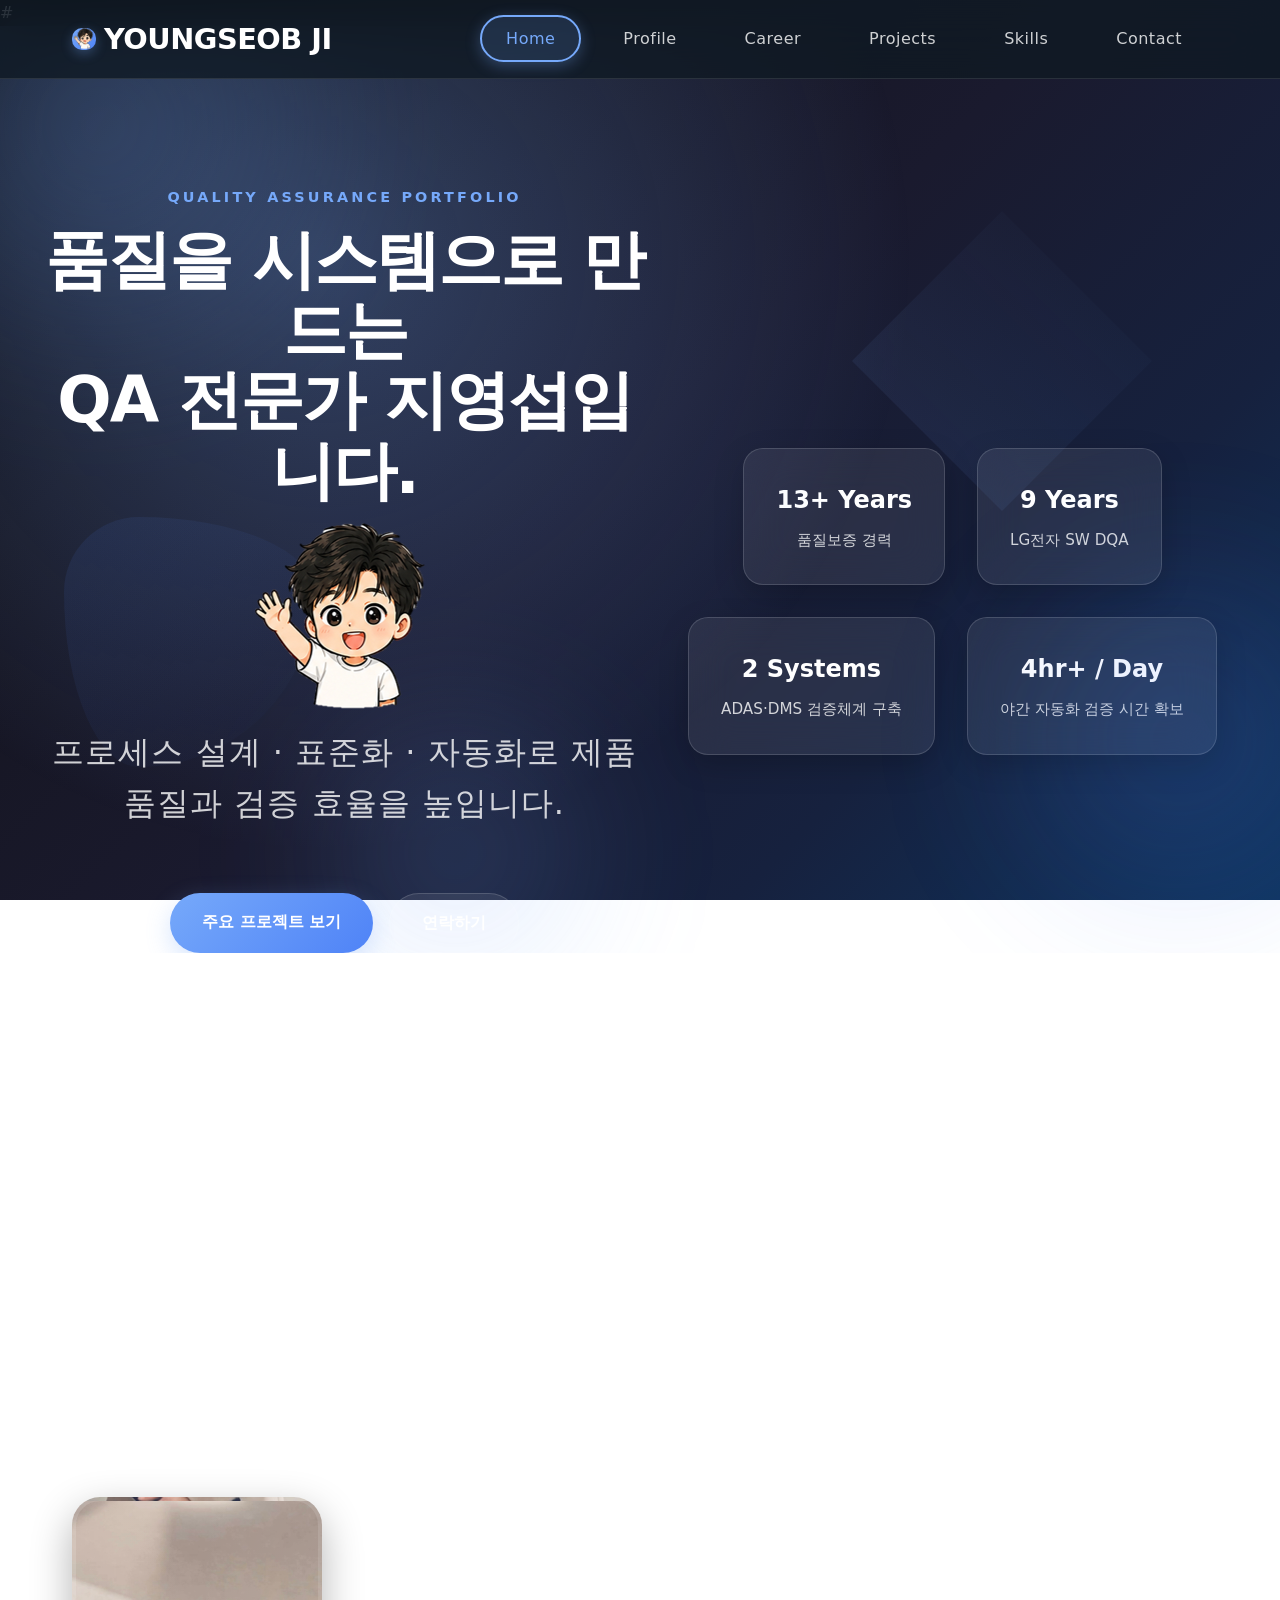
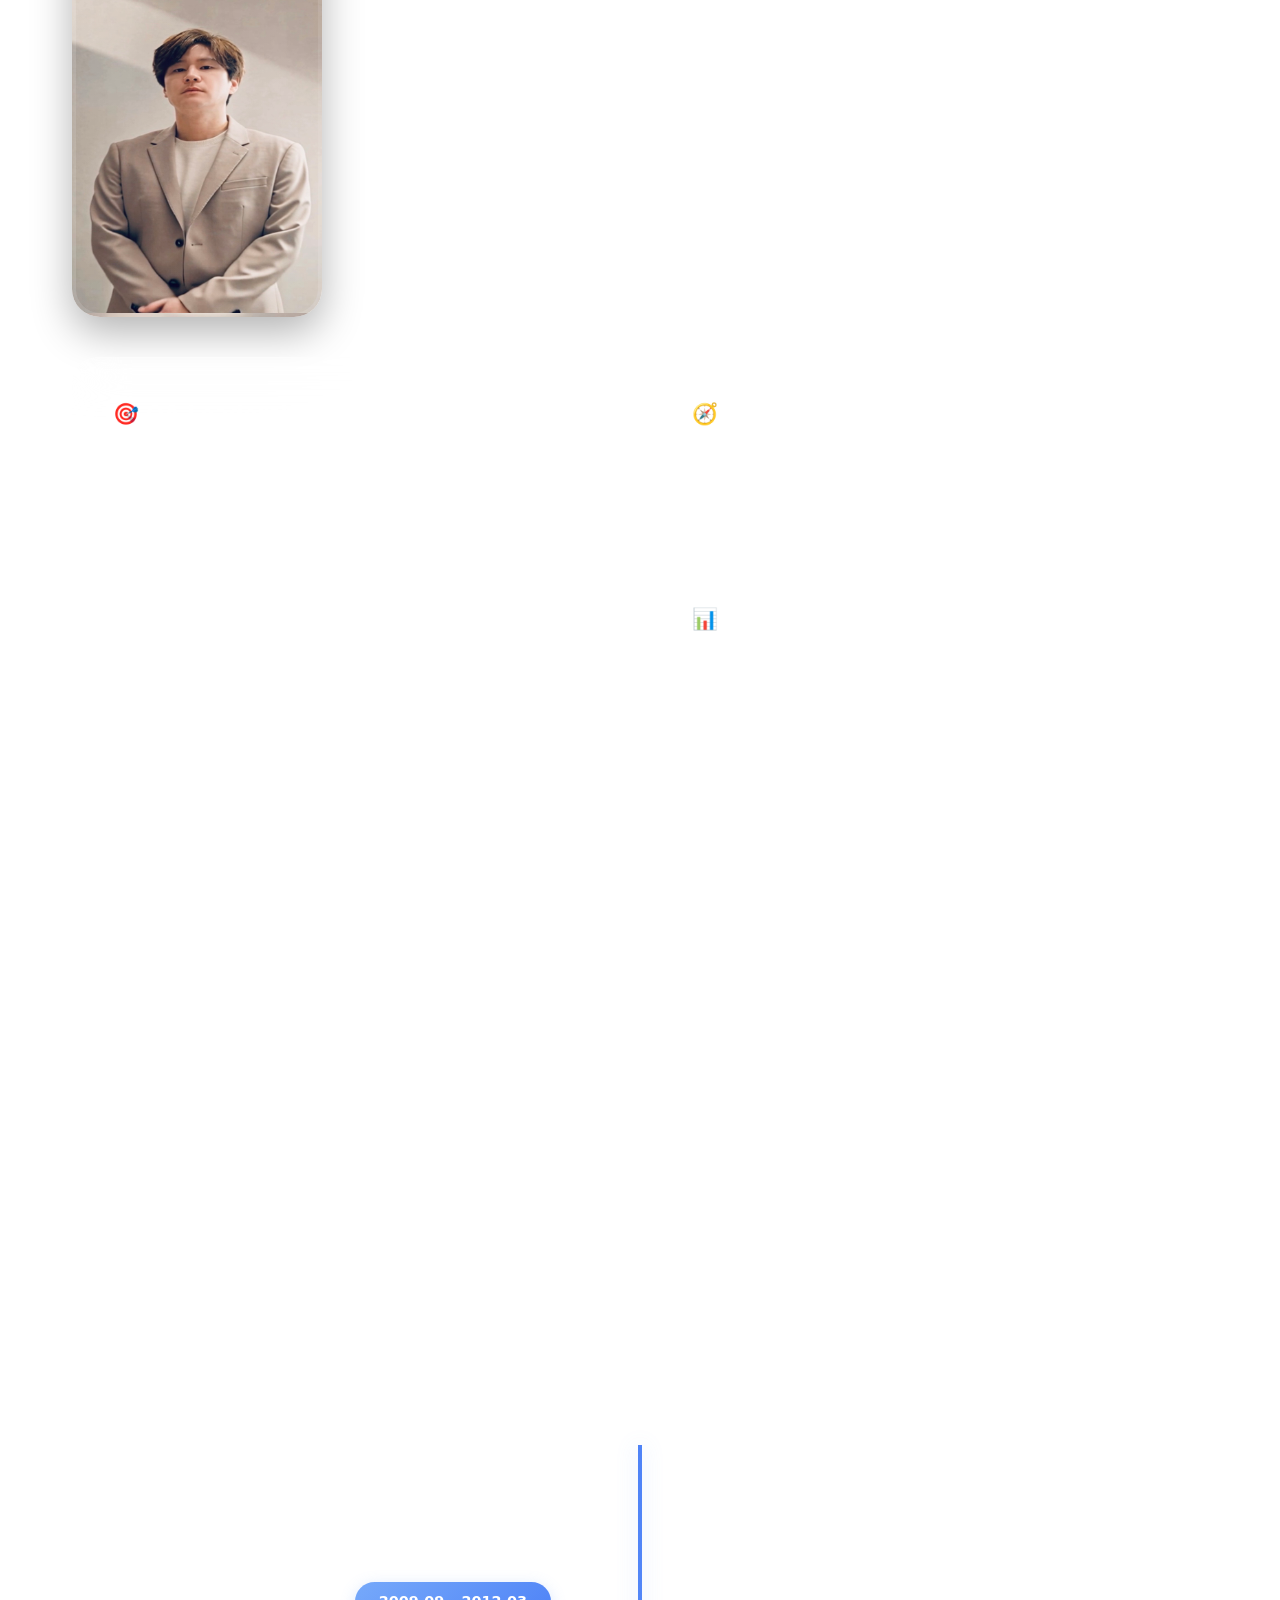
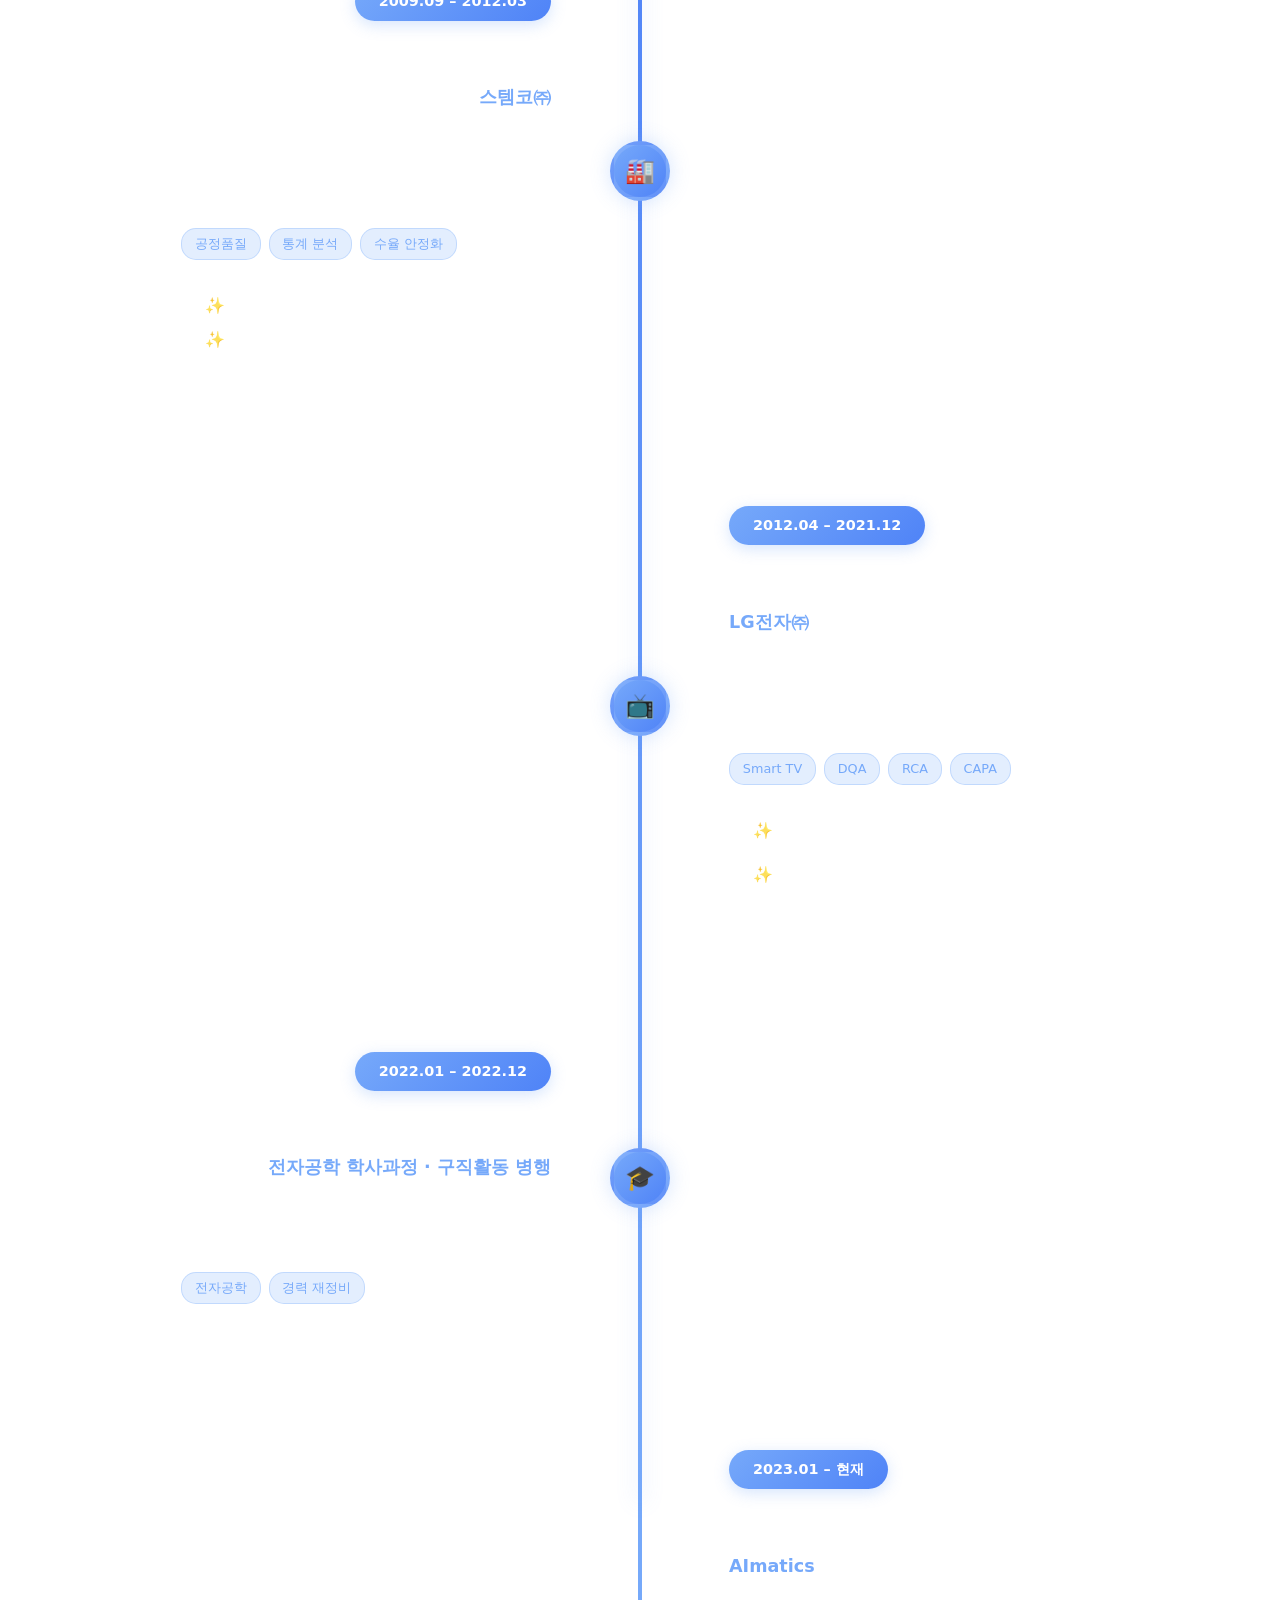
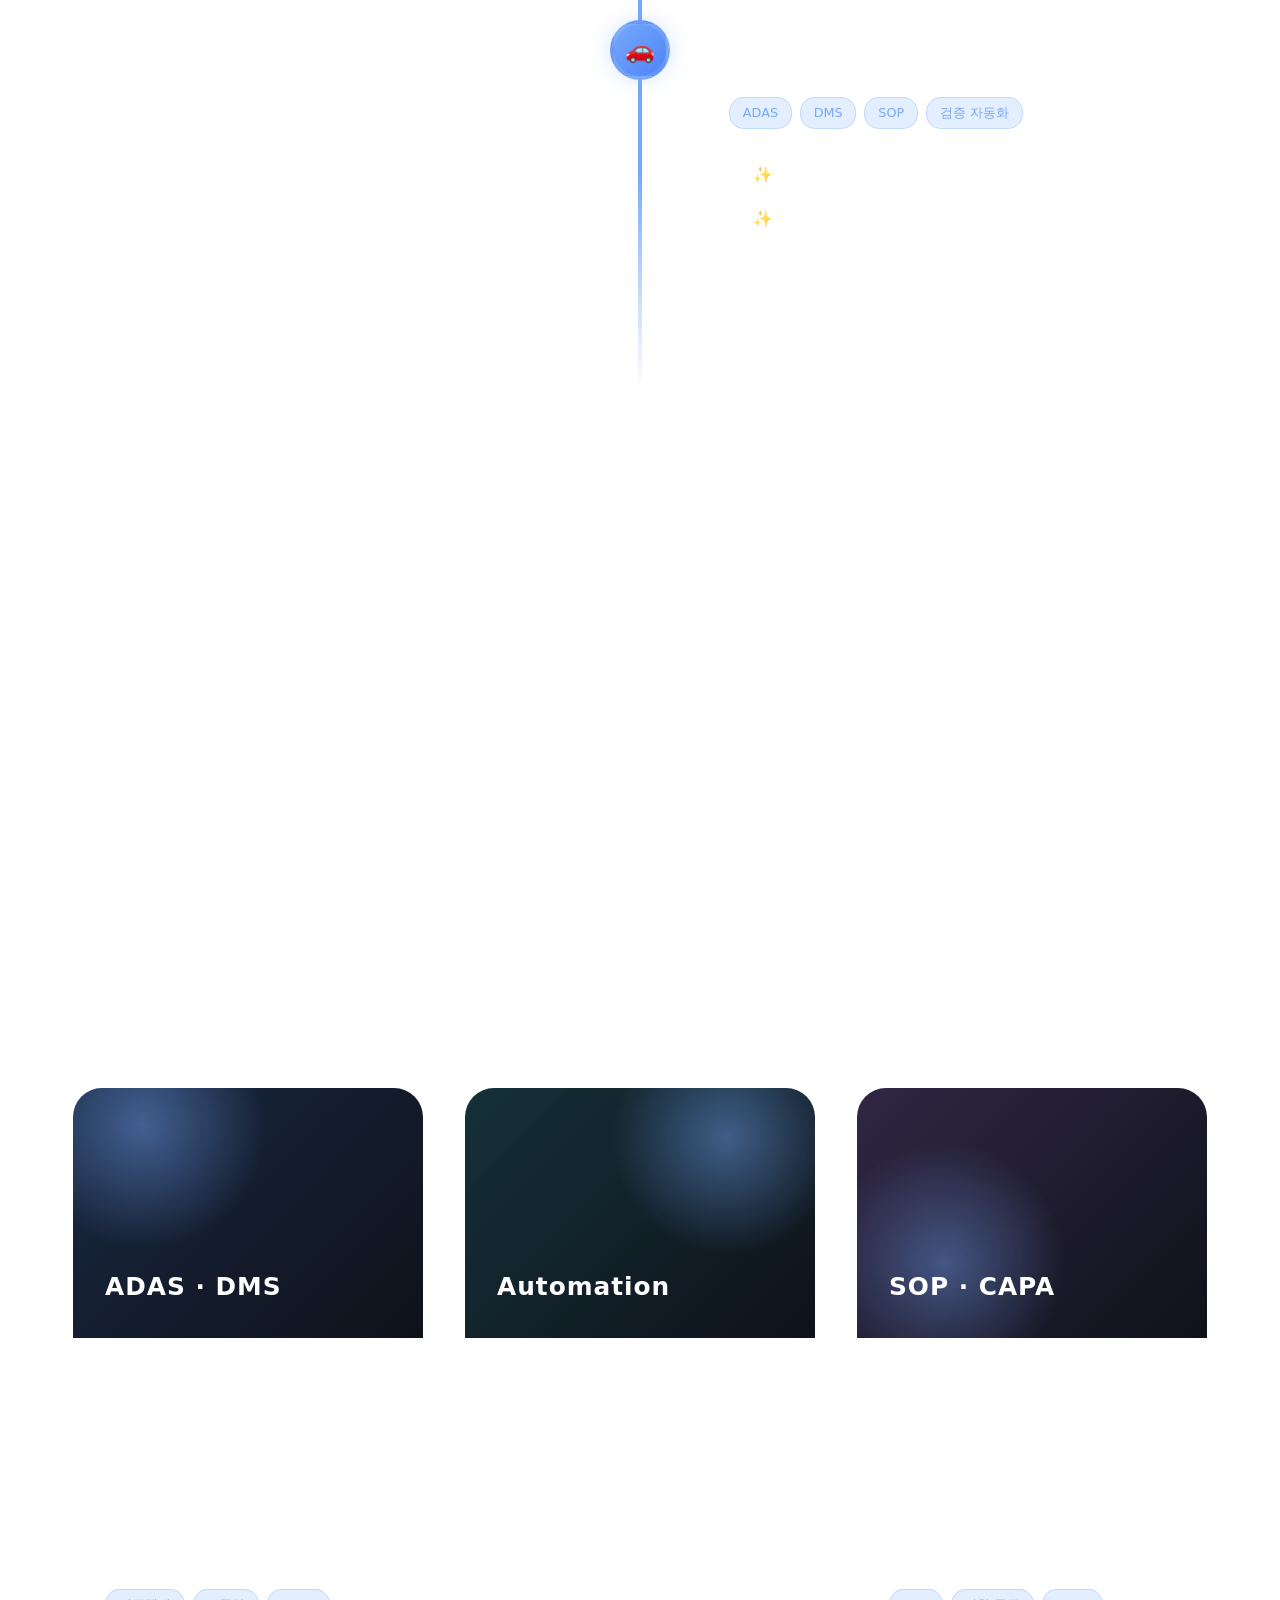
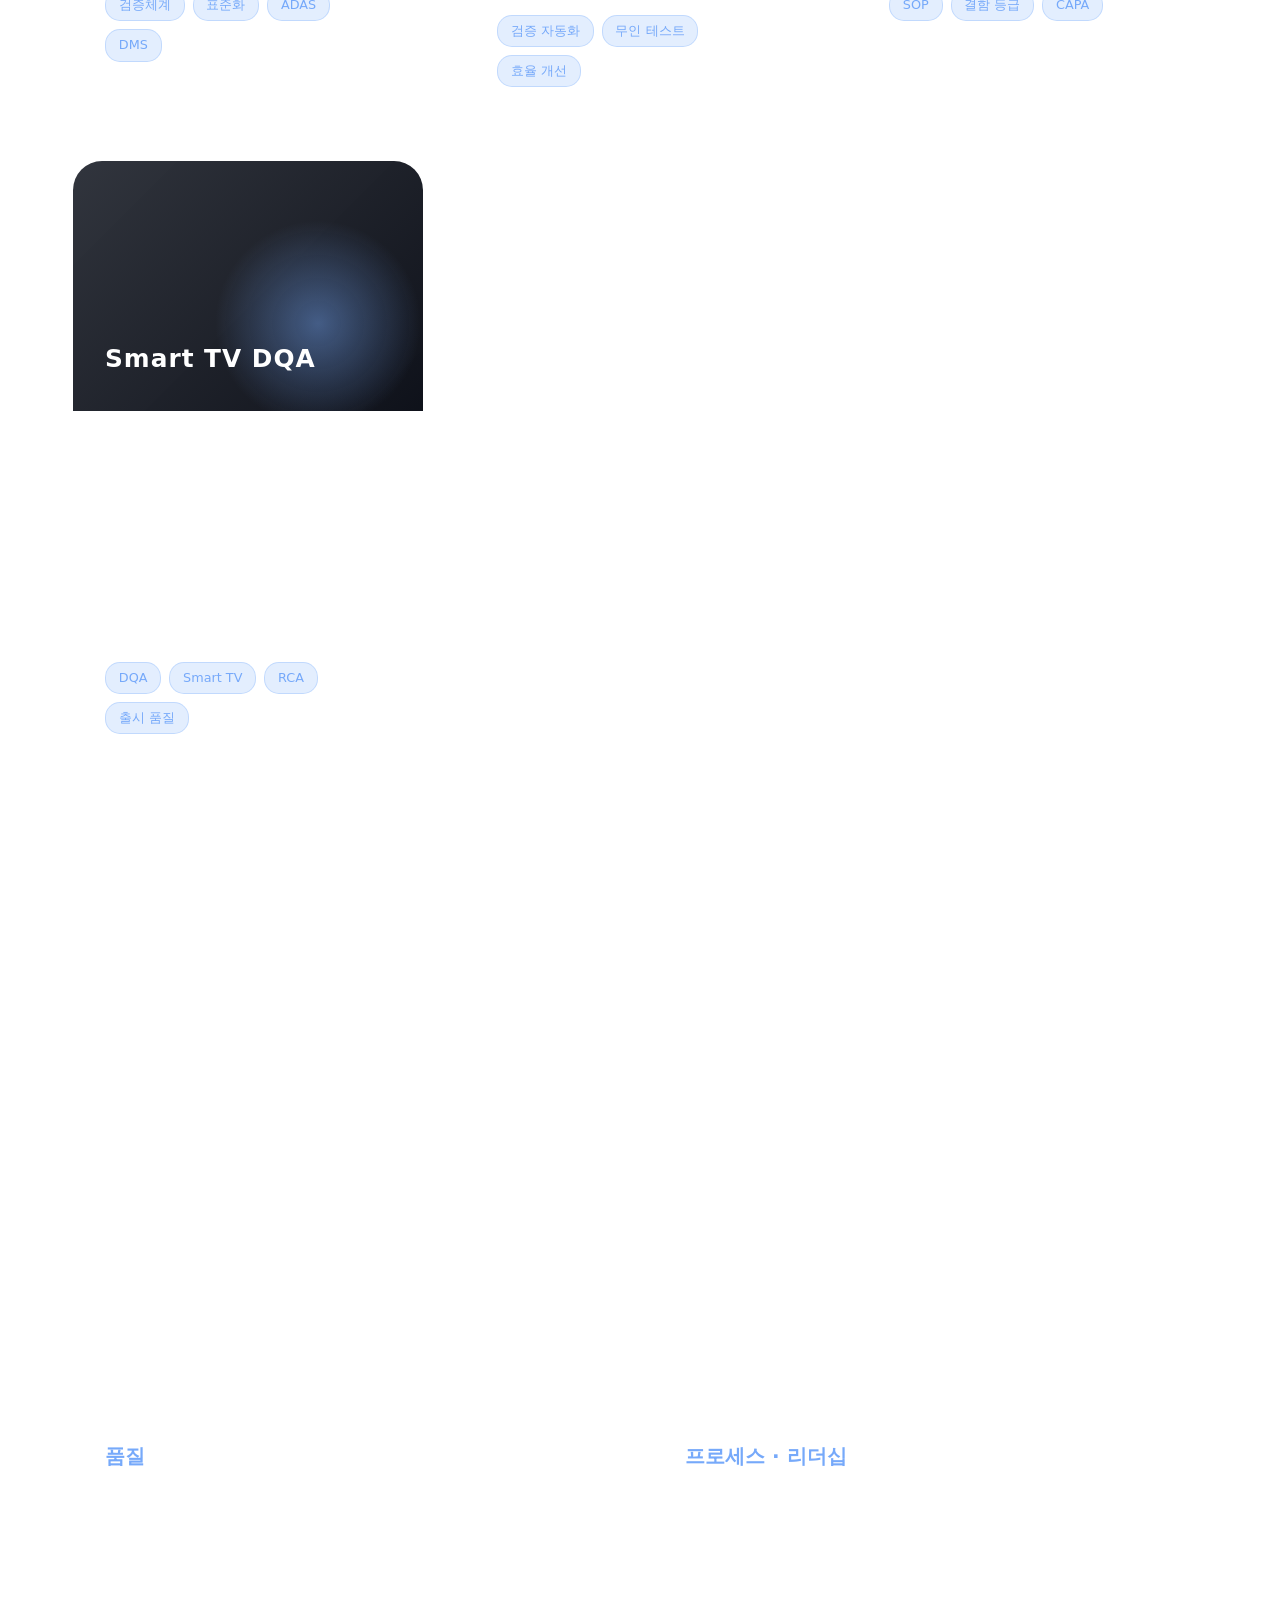
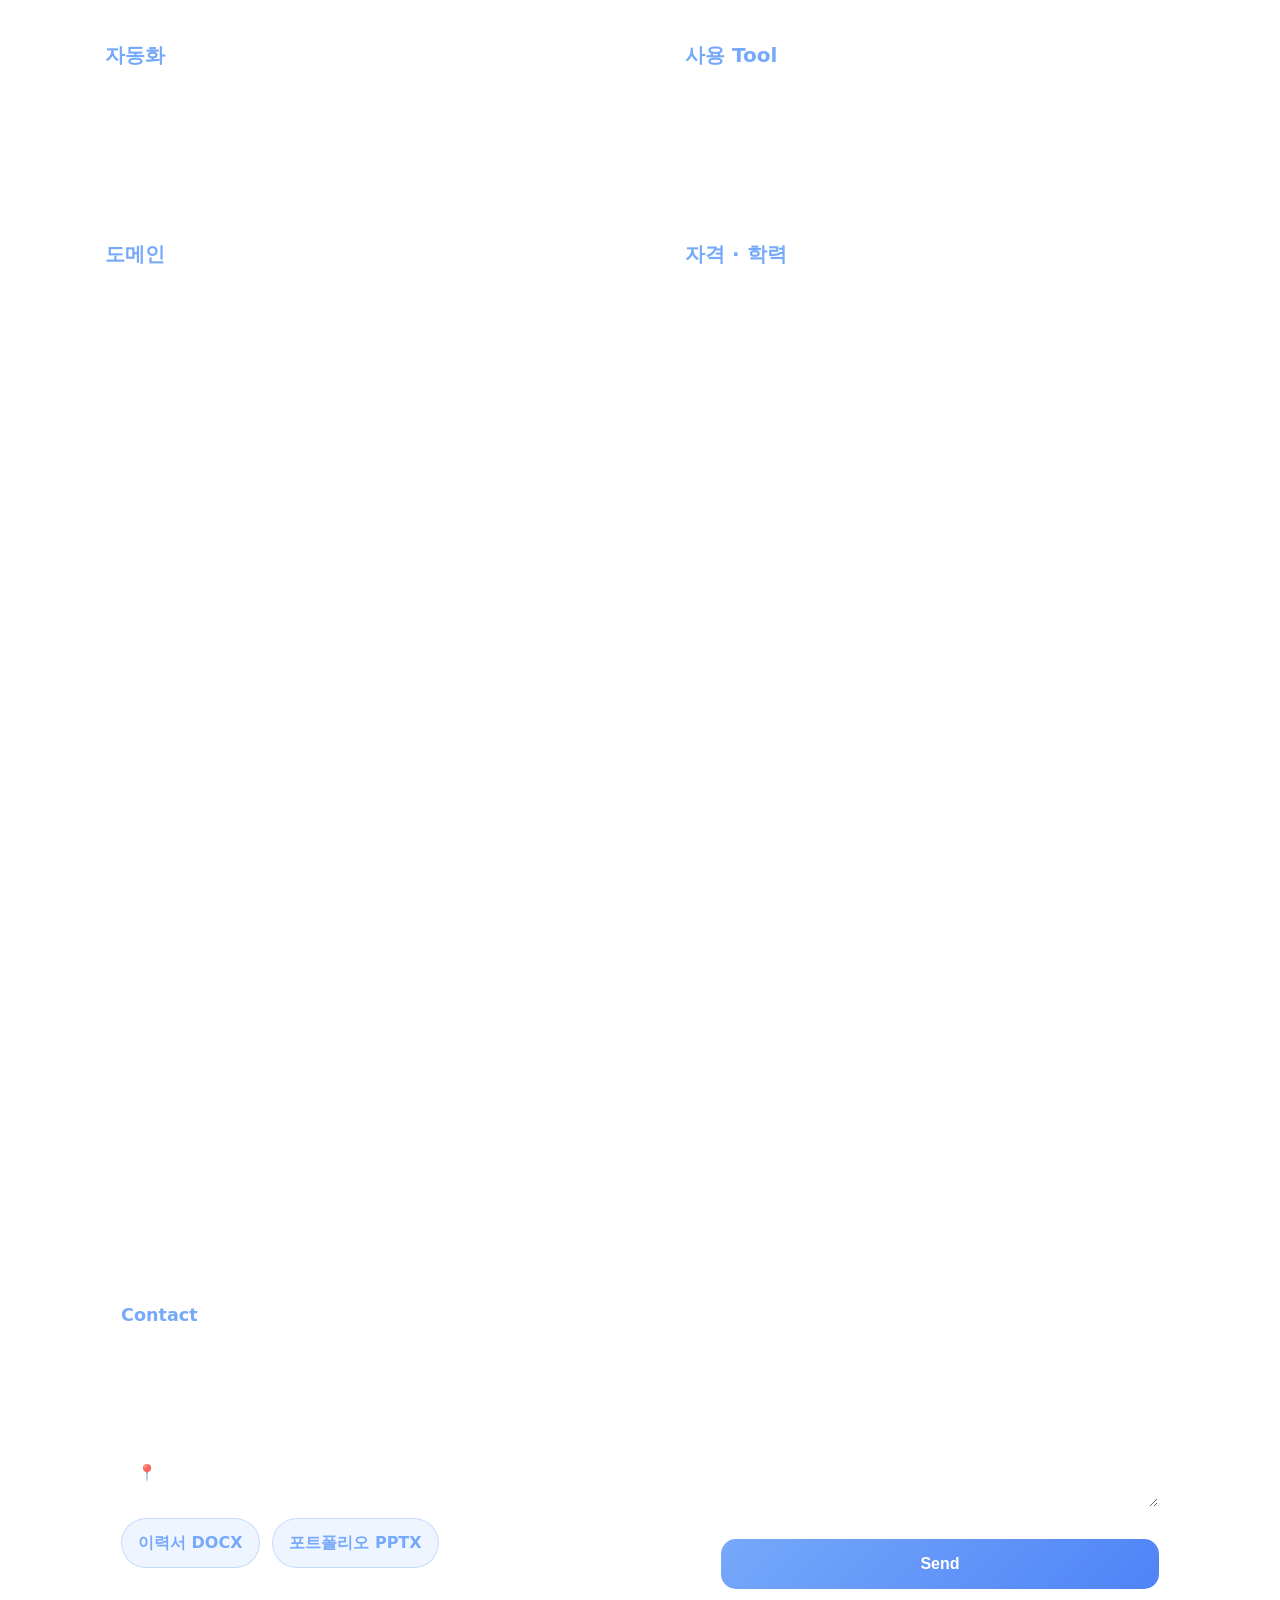
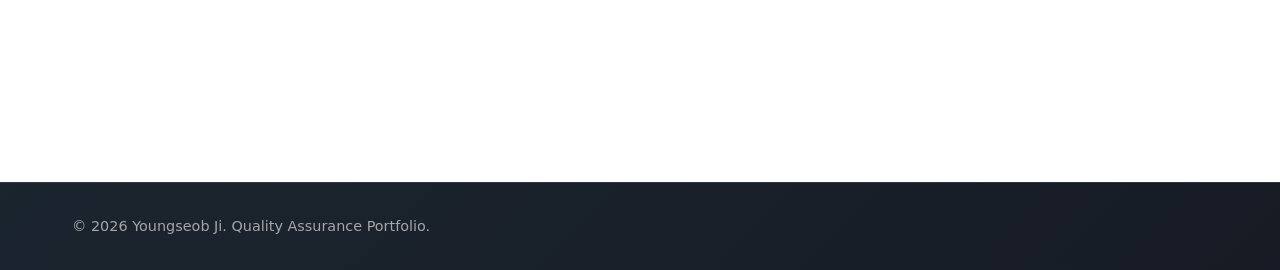
==== commit 32c36469: "Fix HTML syntax in index.html" ====
--- a/index.html
+++ b/index.html
@@ -1,5 +1,5 @@
 <!DOCTYPE html>
-<html lang="ko">
+<html lang="ko"> #
 <head>
     <meta charset="UTF-8">
     <meta name="viewport" content="width=device-width, initial-scale=1.0">
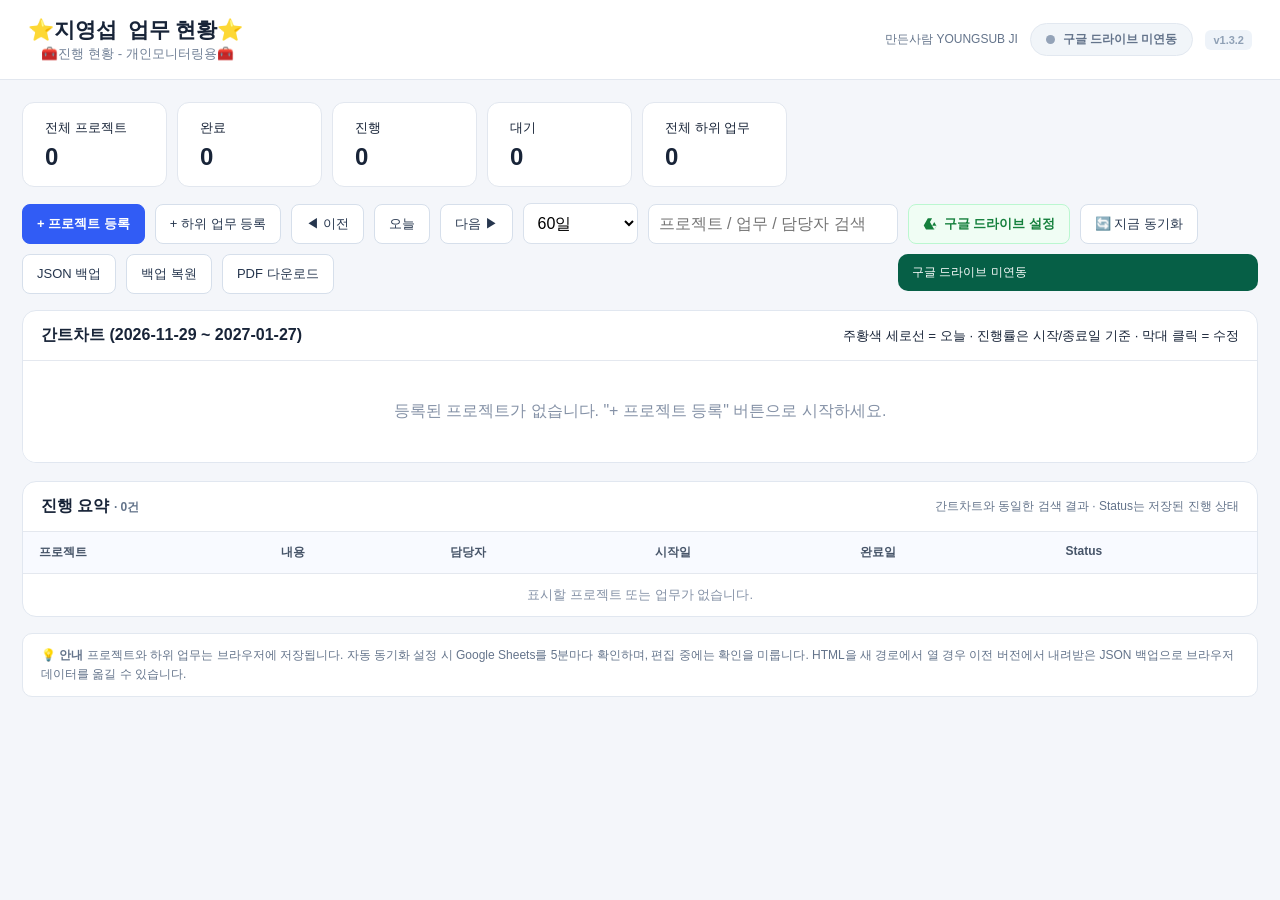
==== commit 1d295682: "Update print statement from 'Hello' to 'Goodbye'" ====
--- a/index.html
+++ b/index.html
@@ -1,138 +1,2339 @@
-<!DOCTYPE html>
-<html lang="ko"> #
+<!doctype html>
+<html lang="ko">
+
 <head>
-    <meta charset="UTF-8">
-    <meta name="viewport" content="width=device-width, initial-scale=1.0">
-    <title>지영섭 | Quality Assurance Portfolio</title>
-    <link rel="stylesheet" href="tooplate-titan-style.css">
+    <meta charset="utf-8">
+    <meta name="viewport" content="width=device-width,initial-scale=1">
+    <title>업무 일정 대시보드 v1.3.2 · 구글 드라이브 연동</title>
+    <style>
+        :root {
+            font-family: -apple-system, BlinkMacSystemFont, "Segoe UI", Roboto, "Malgun Gothic", sans-serif;
+            color: #182438;
+            background: #f4f6fa;
+        }
+
+        * {
+            box-sizing: border-box;
+        }
+
+        [hidden] {
+            display: none !important;
+        }
+
+        body {
+            margin: 0;
+        }
+
+        header {
+            background: #fff;
+            padding: 16px 28px;
+            display: flex;
+            justify-content: space-between;
+            align-items: center;
+            border-bottom: 1px solid #e2e7ef;
+            flex-wrap: wrap;
+            gap: 12px;
+        }
+
+        .header-left h1 {
+            font-size: 21px;
+            margin: 0;
+        }
+
+        .header-left small {
+            color: #718096;
+        }
+
+        .header-right {
+            display: flex;
+            align-items: center;
+            gap: 12px;
+        }
+
+        /* 구글 드라이브 연동 뱃지 */
+        .cloud-badge {
+            display: inline-flex;
+            align-items: center;
+            gap: 8px;
+            padding: 7px 15px;
+            border-radius: 20px;
+            font-size: 12px;
+            font-weight: 600;
+            cursor: pointer;
+            transition: all 0.2s ease;
+            border: 1px solid transparent;
+            user-select: none;
+        }
+
+        .cloud-badge.offline {
+            background: #f1f5f9;
+            color: #64748b;
+            border-color: #e2e8f0;
+        }
+
+        .cloud-badge.offline:hover {
+            background: #e2e8f0;
+            color: #334155;
+        }
+
+        .cloud-badge.syncing {
+            background: #fef9c3;
+            color: #854d0e;
+            border-color: #fde047;
+        }
+
+        .cloud-badge.synced {
+            background: #ecfdf5;
+            color: #065f46;
+            border-color: #a7f3d0;
+        }
+
+        .cloud-badge.synced:hover {
+            background: #d1fae5;
+        }
+
+        .cloud-badge.error {
+            background: #fef2f2;
+            color: #991b1b;
+            border-color: #fecaca;
+        }
+
+        .status-dot {
+            width: 9px;
+            height: 9px;
+            border-radius: 50%;
+            display: inline-block;
+        }
+
+        .cloud-badge.offline .status-dot {
+            background: #94a3b8;
+        }
+
+        .cloud-badge.syncing .status-dot {
+            background: #eab308;
+            animation: pulse 1s infinite;
+        }
+
+        .cloud-badge.synced .status-dot {
+            background: #10b981;
+        }
+
+        .cloud-badge.error .status-dot {
+            background: #ef4444;
+        }
+
+        @keyframes pulse {
+
+            0%,
+            100% {
+                opacity: 1;
+                transform: scale(1);
+            }
+
+            50% {
+                opacity: 0.35;
+                transform: scale(0.8);
+            }
+        }
+
+        .version-tag {
+            font-size: 11px;
+            color: #8fa0b5;
+            font-weight: 600;
+            background: #eef3f9;
+            padding: 4px 8px;
+            border-radius: 6px;
+        }
+
+        .wrap {
+            padding: 22px;
+            max-width: 1800px;
+            margin: auto;
+        }
+
+        .toolbar,
+        .stats {
+            display: flex;
+            gap: 10px;
+            flex-wrap: wrap;
+            align-items: center;
+            margin-bottom: 16px;
+        }
+
+        .stats .tile {
+            background: white;
+            border: 1px solid #e2e7ef;
+            border-radius: 12px;
+            padding: 15px 22px;
+            min-width: 145px;
+        }
+
+        .tile b {
+            display: block;
+            font-size: 24px;
+            margin-top: 6px;
+        }
+
+        button {
+            cursor: pointer;
+            border: 1px solid #d6dfeb;
+            border-radius: 8px;
+            background: white;
+            padding: 10px 14px;
+            color: #26364e;
+            font: inherit;
+            font-size: 13px;
+            font-weight: 500;
+            transition: all 0.15s ease;
+        }
+
+        button:hover {
+            background: #f8fafc;
+            border-color: #cbd5e1;
+        }
+
+        button.primary {
+            background: #315cf5;
+            color: white;
+            border-color: #315cf5;
+            font-weight: 600;
+        }
+
+        button.primary:hover {
+            background: #254bd6;
+        }
+
+        button.success {
+            background: #10b981;
+            color: white;
+            border-color: #10b981;
+            font-weight: 600;
+        }
+
+        button.success:hover {
+            background: #059669;
+        }
+
+        button.danger {
+            color: #c32c42;
+            border-color: #f3c7ce;
+        }
+
+        button.danger:hover {
+            background: #fff5f6;
+        }
+
+        .btn-drive {
+            background: #f0fdf4;
+            color: #15803d;
+            border-color: #bbf7d0;
+            display: inline-flex;
+            align-items: center;
+            gap: 6px;
+            font-weight: 600;
+        }
+
+        .btn-drive:hover {
+            background: #dcfce7;
+            border-color: #86efac;
+        }
+
+        input,
+        textarea,
+        select {
+            border: 1px solid #d9e1ec;
+            border-radius: 8px;
+            padding: 10px;
+            font: inherit;
+            width: 100%;
+            background: white;
+        }
+
+        input:focus,
+        textarea:focus {
+            outline: 2px solid #a6baff;
+        }
+
+        .search {
+            max-width: 250px;
+        }
+
+        .board {
+            background: white;
+            border: 1px solid #e1e7f0;
+            border-radius: 14px;
+            overflow: hidden;
+        }
+
+        .boardtop {
+            display: flex;
+            justify-content: space-between;
+            padding: 14px 18px;
+            align-items: center;
+            border-bottom: 1px solid #e4e8ef;
+        }
+
+        .gantt {
+            overflow: auto;
+            max-height: 68vh;
+            background: #fff;
+        }
+
+        .gantt-grid {
+            display: grid;
+            grid-template-columns: 290px repeat(var(--days), var(--day-w, 46px));
+            width: max-content;
+            position: relative;
+        }
+
+        .cell {
+            width: var(--day-w, 46px);
+            min-width: var(--day-w, 46px);
+            max-width: var(--day-w, 46px);
+            height: 42px;
+            border-right: 1px solid #edf0f5;
+            border-bottom: 1px solid #edf0f5;
+            display: flex;
+            align-items: center;
+            justify-content: center;
+            font-size: 11px;
+            box-sizing: border-box;
+            flex-shrink: 0;
+        }
+
+        .cell.sticky {
+            width: 290px;
+            min-width: 290px;
+            max-width: 290px;
+            position: sticky;
+            left: 0;
+            z-index: 3;
+            background: white;
+            justify-content: flex-start;
+            padding: 0 12px;
+            border-right: 2px solid #dce4f0;
+        }
+
+        .dayhead {
+            position: sticky;
+            top: 0;
+            z-index: 4;
+            background: #f8faff;
+            height: 52px;
+            display: flex;
+            flex-direction: column;
+            justify-content: center;
+            align-items: center;
+            padding: 3px 1px;
+            line-height: 1.25;
+            text-align: center;
+            border-bottom: 2px solid #dce4f0;
+        }
+
+        .dayhead .day-num {
+            font-weight: 700;
+            font-size: 11px;
+            color: #1e293b;
+        }
+
+        .dayhead .day-name {
+            font-size: 10px;
+            color: #64748b;
+            margin-top: 2px;
+        }
+
+        .dayhead.weekend-sat .day-name {
+            color: #2563eb;
+        }
+
+        .dayhead.weekend-sun .day-name {
+            color: #dc2626;
+        }
+
+        .corner {
+            position: sticky;
+            top: 0;
+            left: 0;
+            z-index: 6;
+            background: #f8faff;
+            font-weight: 700;
+            border-bottom: 2px solid #dce4f0;
+        }
+
+        .weekend {
+            background: #fafbfe;
+        }
+
+        .today {
+            background: #fff7ed !important;
+            border-left: 2px solid #f97316 !important;
+        }
+
+        .dayhead.today {
+            background: #ffedd5 !important;
+            border-left: 2px solid #f97316 !important;
+        }
+
+        .dayhead.today .day-num {
+            color: #c2410c;
+        }
+
+        .dayhead.today .day-name {
+            color: #ea580c;
+            font-weight: 700;
+        }
+
+        .project {
+            font-weight: 700;
+            background: #f6f8fc;
+        }
+
+        .taskname {
+            padding-left: 26px;
+        }
+
+        .taskname button,
+        .project button {
+            padding: 4px 7px;
+            font-size: 11px;
+            margin-left: auto;
+        }
+
+        .barcell {
+            position: relative;
+            padding: 0;
+        }
+
+        .bar {
+            position: absolute;
+            left: 3px;
+            top: 9px;
+            height: 24px;
+            border-radius: 6px;
+            z-index: 2;
+            opacity: .92;
+            white-space: nowrap;
+            overflow: hidden;
+            text-overflow: ellipsis;
+            color: #fff;
+            font-size: 11px;
+            font-weight: 500;
+            padding: 0 8px;
+            display: flex;
+            align-items: center;
+            pointer-events: auto;
+            cursor: pointer;
+            box-shadow: 0 2px 5px rgba(0, 0, 0, 0.15);
+            transition: opacity 0.15s ease, transform 0.15s ease, filter 0.15s ease;
+        }
+
+        .bar:hover {
+            opacity: 1;
+            transform: translateY(-1px);
+            filter: brightness(1.08);
+            box-shadow: 0 4px 10px rgba(0, 0, 0, 0.22);
+        }
+
+        .bar.bar-project {
+            height: 18px;
+            top: 12px;
+            font-size: 10px;
+            font-weight: 600;
+            border-radius: 4px;
+            opacity: .95;
+        }
+
+        .rowlabel {
+            display: flex;
+            align-items: center;
+            gap: 6px;
+            width: 100%;
+            overflow: hidden;
+        }
+
+        .rowlabel .name {
+            overflow: hidden;
+            text-overflow: ellipsis;
+            white-space: nowrap;
+        }
+
+        .empty {
+            padding: 40px;
+            text-align: center;
+            color: #8491a6;
+        }
+
+        .modal {
+            position: fixed;
+            inset: 0;
+            background: rgba(20, 32, 57, 0.55);
+            display: none;
+            align-items: center;
+            justify-content: center;
+            z-index: 50;
+            padding: 14px;
+            backdrop-filter: blur(2px);
+        }
+
+        .modal.show {
+            display: flex;
+        }
+
+        .dialog {
+            background: #fff;
+            border-radius: 16px;
+            width: min(720px, 100%);
+            max-height: 94vh;
+            overflow: auto;
+            box-shadow: 0 25px 70px rgba(16, 29, 53, 0.25);
+            padding: 24px;
+        }
+
+        .dialog h2 {
+            font-size: 19px;
+            margin: 0 0 16px;
+            display: flex;
+            align-items: center;
+            justify-content: space-between;
+        }
+
+        .fields {
+            display: grid;
+            grid-template-columns: 1fr 1fr;
+            gap: 12px;
+        }
+
+        .progress-line {
+            display: flex;
+            align-items: center;
+            justify-content: space-between;
+            gap: 10px;
+        }
+
+        .progress-track {
+            height: 9px;
+            border-radius: 100px;
+            background: #e8edf5;
+            overflow: hidden;
+            flex: 1;
+        }
+
+        .progress-fill {
+            height: 100%;
+            background: #4777ed;
+            transition: width .2s;
+        }
+
+        .progress-value {
+            font-weight: 700;
+            color: #294d98;
+            min-width: 43px;
+            text-align: right;
+        }
+
+        .progress-chip {
+            font-size: 11px;
+            color: #64748b;
+            white-space: nowrap;
+        }
+
+        .field {
+            display: flex;
+            flex-direction: column;
+            gap: 5px;
+            font-size: 13px;
+            font-weight: 600;
+        }
+
+        .wide {
+            grid-column: 1/-1;
+        }
+
+        .field label em {
+            color: #e23c54;
+        }
+
+        .calendar {
+            margin-top: 14px;
+            border: 1px solid #e1e7ef;
+            border-radius: 12px;
+            padding: 12px;
+            background: #fbfcfe;
+        }
+
+        .calhead {
+            display: flex;
+            align-items: center;
+            justify-content: space-between;
+        }
+
+        .calgrid {
+            display: grid;
+            grid-template-columns: repeat(7, 1fr);
+            gap: 3px;
+            margin-top: 10px;
+        }
+
+        .calgrid button {
+            border: 0;
+            padding: 10px 2px;
+            border-radius: 6px;
+        }
+
+        .calgrid button.selected {
+            background: #dce5ff;
+            color: #214cde;
+        }
+
+        .calgrid button.endpoint {
+            background: #315cf5;
+            color: #fff;
+        }
+
+        .calgrid button.blank {
+            visibility: hidden;
+        }
+
+        .actions {
+            display: flex;
+            justify-content: flex-end;
+            gap: 8px;
+            margin-top: 20px;
+        }
+
+        .hint {
+            font-size: 12px;
+            color: #7d889b;
+        }
+
+        .foot {
+            margin-top: 16px;
+            font-size: 12px;
+            color: #64748b;
+            line-height: 1.6;
+            background: #fff;
+            padding: 12px 18px;
+            border-radius: 10px;
+            border: 1px solid #e2e8f0;
+        }
+
+        /* 연동 모달 전용 탭 & 스타일 */
+        .tabs {
+            display: flex;
+            gap: 6px;
+            margin-bottom: 16px;
+            border-bottom: 1px solid #e2e8f0;
+            padding-bottom: 8px;
+        }
+
+        .tab-btn {
+            border: 0;
+            background: none;
+            padding: 8px 14px;
+            border-radius: 6px;
+            font-weight: 600;
+            color: #64748b;
+        }
+
+        .tab-btn.active {
+            background: #eff6ff;
+            color: #2563eb;
+        }
+
+        .guide-box {
+            background: #f8fafc;
+            border: 1px solid #e2e8f0;
+            border-radius: 10px;
+            padding: 14px 16px;
+            margin-bottom: 14px;
+            font-size: 13px;
+            line-height: 1.6;
+        }
+
+        .guide-box ol {
+            margin: 6px 0 0;
+            padding-left: 20px;
+        }
+
+        .guide-box li {
+            margin-bottom: 4px;
+        }
+
+        .code-preview {
+            background: #1e293b;
+            color: #e2e8f0;
+            border-radius: 8px;
+            padding: 12px;
+            font-family: Consolas, monospace;
+            font-size: 12px;
+            max-height: 140px;
+            overflow: auto;
+            margin-top: 8px;
+            white-space: pre;
+        }
+
+        /* 토스트 알림 */
+        .toast {
+            position: fixed;
+            bottom: 24px;
+            right: 24px;
+            background: #1e293b;
+            color: #fff;
+            padding: 12px 20px;
+            border-radius: 10px;
+            font-size: 13px;
+            font-weight: 500;
+            box-shadow: 0 10px 25px -5px rgba(0, 0, 0, 0.3);
+            z-index: 100;
+            opacity: 0;
+            transform: translateY(15px);
+            transition: all 0.25s ease;
+            pointer-events: none;
+            max-width: 420px;
+        }
+
+        .toast.show {
+            opacity: 1;
+            transform: translateY(0);
+        }
+
+        .toast.error {
+            background: #b91c1c;
+        }
+
+        .toast.success {
+            background: #065f46;
+        }
+
+        @media(max-width: 768px) {
+            header {
+                padding: 14px;
+            }
+
+            .wrap {
+                padding: 10px;
+            }
+
+            .fields {
+                grid-template-columns: 1fr;
+            }
+
+            .wide {
+                grid-column: auto;
+            }
+
+            .gantt-grid {
+                grid-template-columns: 200px repeat(var(--days), var(--day-w, 46px));
+            }
+        }
+    
+        .creator { color: #64748b; font-size: 12px; white-space: nowrap; }
+        .notification-slot { margin-left: auto; min-width: 200px; flex: 1; max-width: 360px; min-height: 40px; }
+        .notification-slot .toast { position: static; transform: none; max-width: none; padding: 10px 14px; font-size: 12px; box-shadow: none; }
+        .notification-slot .toast.show { transform: none; }
+        .project .name { font-weight: 700; }
+        @media(max-width:768px) { .notification-slot { max-width: none; flex-basis: 100%; } }
+
+        .summary { margin-top: 18px; }
+        .summary h2 { margin: 0; font-size: 16px; }
+        .summary .boardtop { gap: 12px; flex-wrap: wrap; }
+        .summary-note { color: #64748b; font-size: 12px; }
+        .summary-scroll { overflow-x: auto; }
+        .summary table { width: 100%; min-width: 760px; border-collapse: collapse; font-size: 13px; text-align: left; }
+        .summary th { background: #f8faff; color: #475569; font-size: 12px; }
+        .summary th, .summary td { padding: 12px 16px; border-bottom: 1px solid #e4e8ef; vertical-align: top; }
+        .summary tbody tr:last-child td { border-bottom: 0; }
+        .summary tbody tr:hover { background: #f8faff; }
+        .summary-project { font-weight: 600; }
+        .summary-content { min-width: 230px; overflow-wrap: anywhere; }
+        .summary-memo { color: #64748b; font-size: 12px; margin-top: 4px; white-space: pre-wrap; overflow-wrap: anywhere; }
+        .summary-date { white-space: nowrap; font-variant-numeric: tabular-nums; }
+        .summary-status { display: inline-block; min-width: 64px; padding: 3px 12px; border-radius: 4px; text-align: center; font-size: 12px; font-weight: 700; background: #e2e8f0; color: #334155; }
+        .summary-status.active { background: #008f49; color: white; }
+        .summary-status.done { background: #626262; color: white; }
+        .summary-status.delayed { background: #facc15; color: #713f12; }
+        .summary-status.stopped { background: #c00; color: white; }
+
+        .cell.sticky.is-complete, .cell.barcell.is-complete, .summary tbody .is-complete {
+            background: #f0f0f0;
+            color: #454545;
+        }
+        .cell.barcell.is-complete.weekend { background: #e9e9e9; }
+        .summary tbody .is-complete:hover { background: #e8e8e8; }
+        .is-complete .summary-memo { color: #555; }
+        .is-complete .progress-chip { background: #e2e2e2; color: #454545; }
+
+        .attachment-field { margin-top: 14px; padding: 12px; border: 1px solid #dce4f0; border-radius: 10px; }
+        .attachment-heading { display: flex; align-items: center; gap: 8px; flex-wrap: wrap; }
+        .attachment-heading label { margin-right: auto; }
+        .attachment-heading input { width: auto; max-width: 100%; padding: 5px; font-size: 12px; }
+        .attachment-help, .attachment-message { display: block; margin-top: 6px; font-size: 12px; color: #475569; }
+        .attachment-message:empty { margin: 0; }
+        .attachment-message.error { color: #a22233; }
+        .attachment-list { display: grid; grid-template-columns: repeat(3, minmax(0, 1fr)); gap: 8px; padding: 0; margin: 9px 0 0; list-style: none; }
+        .attachment-list li { min-width: 0; padding: 6px; border: 1px solid #e2e8f0; border-radius: 8px; }
+        .attachment-thumb { display: block; width: 100%; padding: 0; overflow: hidden; background: #f4f6fa; border-radius: 5px; }
+        .attachment-thumb img { display: block; width: 100%; height: 76px; object-fit: contain; }
+        .attachment-meta { display: flex; justify-content: space-between; align-items: center; gap: 5px; margin-top: 5px; }
+        .attachment-meta span { overflow: hidden; text-overflow: ellipsis; white-space: nowrap; font-size: 12px; }
+        .attachment-meta button { flex: none; padding: 3px 6px; font-size: 11px; }
+        .attachment-preview { max-width: min(860px, 94vw); max-height: 92vh; border: 1px solid #dce4f0; border-radius: 12px; padding: 14px; }
+        .attachment-preview::backdrop { background: #142039b8; }
+        .attachment-preview form { display: flex; align-items: center; justify-content: space-between; gap: 10px; margin-bottom: 10px; }
+        .attachment-preview strong { overflow-wrap: anywhere; }
+        .attachment-preview img { display: block; max-width: 100%; max-height: 72vh; margin: auto; object-fit: contain; }
+        #modal .actions { position: sticky; bottom: -24px; z-index: 2; background: #fff; padding: 12px 0; border-top: 1px solid #e2e8f0; }
+
+        @media (max-width: 480px) {
+            .attachment-list { grid-template-columns: repeat(2, minmax(0, 1fr)); }
+        }
+    </style>
 </head>
+
 <body>
-    <nav id="navbar">
-        <div class="nav-container">
-            <a href="#home" class="logo">
-                <div class="logo-icon"><img src="images/ys.png" alt="YS logo"></div>
-                <div class="logo-text">YOUNGSEOB JI</div>
-            </a>
-            <ul class="nav-links">
-                <li><a href="#home">Home</a></li>
-                <li><a href="#about">Profile</a></li>
-                <li><a href="#timeline">Career</a></li>
-                <li><a href="#portfolio">Projects</a></li>
-                <li><a href="#skills">Skills</a></li>
-                <li><a href="#contact">Contact</a></li>
-            </ul>
-            <div class="mobile-menu-btn" id="mobileMenuBtn"><span></span><span></span><span></span></div>
+
+    <header>
+        <div class="header-left">
+            <h1>⭐지영섭 업무 현황⭐</h1>
+            <small>  🧰진행 현황 - 개인모니터링용🧰</small>
         </div>
-        <div class="mobile-nav" id="mobileNav">
-            <ul>
-                <li><a href="#home">Home</a></li>
-                <li><a href="#about">Profile</a></li>
-                <li><a href="#timeline">Career</a></li>
-                <li><a href="#portfolio">Projects</a></li>
-                <li><a href="#skills">Skills</a></li>
-                <li><a href="#contact">Contact</a></li>
-            </ul>
+        <div class="header-right"><span class="creator">만든사람 YOUNGSUB JI</span>
+            <div id="cloudBadge" class="cloud-badge offline" onclick="openDriveModal()" title="클릭하여 구글 드라이브 연동 설정">
+                <span class="status-dot"></span>
+                <span id="cloudStatusText">구글 드라이브 미연동</span>
+            </div>
+            <span class="version-tag">v1.3.2</span>
         </div>
-    </nav>
-
-    <section id="home" class="hero">
-        <div class="hero-bg-animation">
-            <div class="floating-shape shape-1"></div><div class="floating-shape shape-2"></div><div class="floating-shape shape-3"></div>
-            <div class="geo-shape geo-1"></div><div class="geo-shape geo-2"></div>
-            <div class="particles"><span class="particle"></span><span class="particle"></span><span class="particle"></span><span class="particle"></span><span class="particle"></span><span class="particle"></span><span class="particle"></span><span class="particle"></span><span class="particle"></span><span class="particle"></span></div>
+    </header>
+
+    <div id="runtimeNotice" role="alert" hidden
+        style="margin:12px auto 0;max-width:1800px;padding:12px 18px;background:#fff0f0;border:1px solid #f4b7b7;color:#a22233;border-radius:9px">
+    </div>
+
+    <main class="wrap">
+        <div class="stats" id="stats"></div>
+
+        <div class="toolbar">
+            <button type="button" id="addProjectBtn" class="primary">+ 프로젝트 등록</button>
+            <button type="button" id="addTaskBtn">+ 하위 업무 등록</button>
+            <button type="button" onclick="move(-1)">◀ 이전</button>
+            <button type="button" onclick="goToday()">오늘</button>
+            <button type="button" onclick="move(1)">다음 ▶</button>
+
+            <select id="range" style="width:115px" onchange="render()">
+                <option value="30">30일</option>
+                <option value="60" selected>60일</option>
+                <option value="90">90일</option>
+            </select>
+
+            <input class="search" id="search" placeholder="프로젝트 / 업무 / 담당자 검색" oninput="render()">
+
+            <button type="button" class="btn-drive" onclick="openDriveModal()">
+                <svg width="15" height="15" viewBox="0 0 24 24" fill="currentColor" style="vertical-align:-2px">
+                    <path
+                        d="M7.71 3.5L1.15 15l3.43 6h6.86L18.01 9.5 14.58 3.5H7.71zM14.58 3.5l6.85 12-3.43 6-6.86-12 3.44-6zM8.01 15.5l-3.43 6h13.72l3.43-6H8.01z" />
+                </svg>
+                구글 드라이브 설정
+            </button>
+            <button type="button" id="syncNowBtn" onclick="manualSync()" title="구글 드라이브와 즉시 동기화">🔄 지금 동기화</button>
+
+            <button type="button" onclick="exportData()">JSON 백업</button>
+            <button type="button" onclick="document.getElementById('importFile').click()">백업 복원</button>
+            <button type="button" id="downloadPdfBtn" onclick="downloadGanttPdf()">PDF 다운로드</button>
+            <div class="notification-slot"><div id="toast" class="toast" role="status" aria-live="polite"></div></div>
+            <input type="file" id="importFile" accept="application/json" hidden onchange="importData(event)">
         </div>
-        <div class="hero-content qa-hero-content">
-            <p class="eyebrow">QUALITY ASSURANCE PORTFOLIO</p>
-            <div class="hero-title-wrapper">
-                <h1>품질을 시스템으로 만드는<br>QA 전문가 지영섭입니다.</h1>
-                <img src="images/ys.png" alt="Youngseob Ji character" class="hero-character">
+
+        <section class="board">
+            <div class="boardtop">
+                <strong>간트차트 <span id="period"></span></strong>
+                <small>주황색 세로선 = 오늘 · 진행률은 시작/종료일 기준 · 막대 클릭 = 수정</small>
             </div>
-            <p class="subtitle">프로세스 설계 · 표준화 · 자동화로 제품 품질과 검증 효율을 높입니다.</p>
-            <div class="cta-buttons">
-                <a href="#portfolio" class="cta-primary">주요 프로젝트 보기</a>
-                <a href="#contact" class="cta-secondary">연락하기</a>
+            <div class="gantt" id="gantt"></div>
+        </section>
+
+        <section class="board summary" aria-labelledby="summaryTitle">
+            <div class="boardtop">
+                <h2 id="summaryTitle">진행 요약 <span id="summaryCount" class="summary-note"></span></h2>
+                <span class="summary-note">간트차트와 동일한 검색 결과 · Status는 저장된 진행 상태</span>
             </div>
+            <div class="summary-scroll">
+                <table aria-labelledby="summaryTitle">
+                    <thead><tr><th scope="col">프로젝트</th><th scope="col">내용</th><th scope="col">담당자</th><th scope="col">시작일</th><th scope="col">완료일</th><th scope="col">Status</th></tr></thead>
+                    <tbody id="summaryBody"></tbody>
+                </table>
+            </div>
+        </section>
+
+        <div class="foot">
+            💡 <strong>안내</strong> 프로젝트와 하위 업무는 브라우저에 저장됩니다. 자동 동기화 설정 시 Google Sheets를 5분마다 확인하며, 편집 중에는 확인을 미룹니다. HTML을 새 경로에서 열 경우 이전 버전에서 내려받은 JSON 백업으로 브라우저 데이터를 옮길 수 있습니다.
         </div>
-        <div class="stats-section qa-stats">
-            <div class="stat-card"><span class="stat-number">13+ Years</span><span class="stat-label">품질보증 경력</span></div>
-            <div class="stat-card"><span class="stat-number">9 Years</span><span class="stat-label">LG전자 SW DQA</span></div>
-            <div class="stat-card"><span class="stat-number">2 Systems</span><span class="stat-label">ADAS·DMS 검증체계 구축</span></div>
-            <div class="stat-card"><span class="stat-number">4hr+ / Day</span><span class="stat-label">야간 자동화 검증 시간 확보</span></div>
-        </div>
-    </section>
-
-    <section id="about" class="fade-in">
-        <div class="container">
-            <div class="section-header"><h2 class="section-title">Profile</h2><p class="section-subtitle">Quality Assurance Specialist</p></div>
-            <div class="about-content qa-about-grid">
-                <div class="about-intro qa-profile-card">
-                    <div class="about-image"></div>
-                    <div class="about-text">
-                        <h3>전문 요약</h3>
-                        <p>품질보증(QA) 분야 13년 이상의 경력을 보유한 품질 전문가입니다. LG전자에서 9년간 글로벌 Smart TV 제품의 End-to-End 품질을 관리하며 결함관리, 근본원인분석(RCA), 시정예방조치(CAPA)를 주도했습니다. 현재 AImatics에서 차량 AI 기반 ADAS·DMS 제품의 검증체계 구축 및 표준화, SOP 제정, 결함 등급 체계 구축, 검증 자동화 도구 개발을 담당하고 있습니다.</p>
+    </main>
+
+    <!-- 등록 / 수정 모달 -->
+    <div class="modal" id="modal">
+        <div class="dialog" role="dialog" aria-modal="true" aria-labelledby="formTitle">
+            <h2 id="formTitle">업무 등록</h2>
+            <form id="form" onsubmit="save(event)">
+                <div class="fields">
+                    <div class="field wide" id="parentField">
+                        <label>소속 프로젝트 <em>*</em></label>
+                        <select id="parent"></select>
+                    </div>
+                    <div class="field wide">
+                        <label>업무명 / 프로젝트명 <em>*</em></label>
+                        <input id="name" required maxlength="100">
+                    </div>
+                    <div class="field">
+                        <label>시작 날짜 <em>*</em></label>
+                        <input type="date" id="start" required onchange="syncCalendar();updateProgressPreview()">
+                    </div>
+                    <div class="field">
+                        <label>종료 날짜 <em>*</em></label>
+                        <input type="date" id="end" required onchange="syncCalendar();updateProgressPreview()">
+                    </div>
+                    <div class="field wide">
+                        <label>담당자 <em>*</em></label>
+                        <input id="owner" required maxlength="60">
+                    </div>
+                    <div class="field wide">
+                        <label>메모</label>
+                        <textarea id="memo" rows="2" maxlength="2000"></textarea>
+                    </div>
+                    <div class="field wide" id="progressField">
+                        <label>일정 기준 진행률 (날짜 자동 계산)</label>
+                        <div class="progress-line">
+                            <div class="progress-track">
+                                <div id="progressFill" class="progress-fill" style="width:0%"></div>
+                            </div>
+                            <output id="progressValue" class="progress-value">0%</output>
+                        </div>
+                        <small id="progressExplanation">시작일과 종료일을 입력하면 자동 계산됩니다.</small>
+                    </div>
+                    <div class="field" id="colorField">
+                        <label>프로젝트 색상</label>
+                        <input type="color" id="color" value="#4478e8" style="height:43px;padding:5px">
+                    </div>
+                    <div class="field">
+                        <label>진행 상태</label>
+                        <select id="status">
+                            <option value="대기">대기</option>
+                            <option value="진행">진행</option>
+                            <option value="완료">완료</option>
+                        </select>
                     </div>
                 </div>
-                <div class="about-cards qa-competency-grid">
-                    <div class="about-card"><h4>🎯 QA Leadership</h4><p>리스크 기반 테스트 전략, 품질 게이트 운영, 유관부서 조율을 통해 개발 단계별 품질 기준을 명확히 합니다.</p></div>
-                    <div class="about-card"><h4>🧭 Quality Governance</h4><p>SOP, 결함 등급, CAPA 프로세스를 표준화하여 조직 전체가 동일한 기준으로 품질 이슈에 대응하도록 만듭니다.</p></div>
-                    <div class="about-card"><h4>⚙️ Verification Automation</h4><p>수동 검증 절차를 자동화 도구와 야간 무인 테스트 체계로 전환하여 검증 처리량과 반복성을 높입니다.</p></div>
-                    <div class="about-card"><h4>📊 Data-driven Improvement</h4><p>결함 데이터, 공정 데이터, RCA 결과를 바탕으로 재발 방지와 지속적 품질 개선을 추진합니다.</p></div>
+
+                <div class="attachment-field">
+                    <div class="attachment-heading">
+                        <label for="imageFiles"><strong>이미지 첨부</strong></label>
+                        <input type="file" id="imageFiles" accept="image/jpeg,image/png,image/webp,.jpg,.jpeg,.png,.webp" multiple aria-describedby="attachmentHelp">
+                    </div>
+                    <small id="attachmentHelp" class="attachment-help">JPG·PNG·WebP, 항목당 최대 3장 · 원본 장당 10MB 이하 · 미리보기용으로 자동 축소</small>
+                    <small id="attachmentStorage" class="attachment-help"></small>
+                    <div id="attachmentMessage" class="attachment-message" role="status"></div>
+                    <ul id="attachmentList" class="attachment-list" aria-label="첨부 이미지" hidden></ul>
+                </div>
+
+                <div class="calendar">
+                    <div class="calhead">
+                        <button type="button" onclick="monthShift(-1)">◀</button>
+                        <strong id="monthLabel"></strong>
+                        <button type="button" onclick="monthShift(1)">▶</button>
+                    </div>
+                    <div class="hint">시작일을 클릭하고 종료일까지 마우스로 드래그하세요. 터치 기기에서는 시작일과 종료일을 차례로 누르세요.</div>
+                    <div class="calgrid" id="calgrid"></div>
+                </div>
+
+                <div class="actions">
+                    <button type="button" onclick="closeForm()">취소</button>
+                    <button type="button" class="danger" id="deleteBtn" onclick="deleteItem()" hidden>삭제</button>
+                    <button type="submit" class="primary" id="submitBtn">등록</button>
+                </div>
+            </form>
+        </div>
+    </div>
+
+    <dialog id="attachmentPreview" class="attachment-preview" aria-labelledby="attachmentPreviewName">
+        <form method="dialog">
+            <strong id="attachmentPreviewName"></strong>
+            <button type="submit" autofocus>닫기</button>
+        </form>
+        <img id="attachmentPreviewImage" alt="">
+    </dialog>
+
+    <!-- 구글 드라이브 설정 모달 -->
+    <div class="modal" id="driveModal">
+        <div class="dialog">
+            <h2>
+                <span>구글 드라이브 연동 설정</span>
+                <button type="button" onclick="closeDriveModal()"
+                    style="border:0;background:none;font-size:18px;cursor:pointer">✕</button>
+            </h2>
+
+            <div class="tabs">
+                <button type="button" id="tabGasBtn" class="tab-btn active" onclick="switchDriveTab('gas')">방법 1. 구글 웹 앱
+                    연동 (추천 ⭐)</button>
+                <button type="button" id="tabFileBtn" class="tab-btn" onclick="switchDriveTab('file')">방법 2. PC 구글 드라이브
+                    파일 연결</button>
+            </div>
+
+            <!-- 탭 1: Google Apps Script 웹 앱 방식 -->
+            <div id="tabGasContent">
+                <div class="guide-box">
+                    <strong>구글 스프레드시트 실시간 동기화 설정 방법 (약 1분 소요):</strong>
+                    <ol>
+                        <li>연동할 Google 스프레드시트를 열고 주소의 <code>/d/</code>와 <code>/edit</code> 사이에 있는 스프레드시트 ID를 복사합니다.</li>
+                        <li>상단 메뉴 <strong>[확장 프로그램] -> [Apps Script]</strong>를 클릭합니다.</li>
+                        <li>아래 <strong>[배포용 스크립트 코드 복사]</strong> 버튼으로 코드를 붙여넣고, <code>SPREADSHEET_ID</code>의 빈 따옴표 안에 복사한 시트 ID를 입력한 뒤 저장합니다.</li>
+                        <li>기존 웹 앱은 <strong>[배포] → [배포 관리] → [수정] → [새 버전]</strong>으로 업데이트하면 같은 URL을 사용할 수 있습니다. 새로 연결할 때는 <strong>[새 배포] → [웹 앱]</strong>을 선택합니다.</li>
+                        <li>설정: 실행자 <code>[나]</code>, 액세스 권한 <code>[모든 사용자(Anyone)]</code> 필수 선택 후 <strong>[배포]</strong>
+                            클릭</li>
+                        <li>생성된 <strong>웹 앱 URL</strong>을 아래 입력창에 넣고 [연결 테스트 & 동기화]를 누르면 끝!</li>
+                    </ol>
+                    <p>이미지 동기화에는 아래 v1.3.2 스크립트가 필요합니다. 첨부 이미지는 웹 앱의 기존 액세스 범위로 공유됩니다.</p>
+                    <div style="margin-top:10px;display:flex;gap:8px;align-items:center;">
+                        <button type="button" class="primary" style="padding:6px 12px;font-size:12px"
+                            onclick="copyGasCode()">📋 배포용 스크립트 코드 복사</button>
+                        <small id="copyNotice" style="color:#10b981;font-weight:600;display:none">클립보드에 복사되었습니다!</small>
+                    </div>
+                    <details id="gasCodeDetails" style="margin-top:8px">
+                        <summary>배포용 스크립트 직접 보기</summary>
+                        <textarea id="gasCodeText" rows="7" readonly aria-label="Google Apps Script 배포 코드" spellcheck="false"
+                            style="width:100%;margin-top:6px;font:12px monospace"></textarea>
+                    </details>
+                </div>
+
+                <div class="field wide" style="margin-bottom:12px;">
+                    <label>Google Apps Script 웹 앱 URL</label>
+                    <input id="gasUrlInput" placeholder="https://script.google.com/macros/s/.../exec"
+                        style="font-family:monospace;font-size:13px">
+                </div>
+
+                <div class="field wide" style="margin-bottom:16px;">
+                    <label style="display:flex;align-items:center;gap:8px;cursor:pointer;font-weight:normal">
+                        <input type="checkbox" id="autoSyncCheck" checked style="width:auto">
+                        프로젝트 등록 / 수정 / 삭제 시 구글 드라이브에 실시간 자동 저장
+                    </label>
+                </div>
+
+                <div
+                    style="display:flex;justify-content:space-between;align-items:center;margin-top:20px;border-top:1px solid #eef2f6;padding-top:16px;">
+                    <button type="button" class="danger" onclick="disconnectDrive()">연동 해제</button>
+                    <div style="display:flex;gap:8px;">
+                        <button type="button" onclick="closeDriveModal()">닫기</button>
+                        <button type="button" class="success" onclick="testAndSaveGas()">연결 테스트 & 동기화</button>
+                    </div>
+                </div>
+            </div>
+
+            <!-- 탭 2: PC 구글 드라이브 로컬 파일 연결 방식 (File System API) -->
+            <div id="tabFileContent" style="display:none;">
+                <div class="guide-box">
+                    <strong>PC용 구글 드라이브(Google Drive for Desktop) 파일 직접 연결:</strong>
+                    <p style="margin:6px 0 0">
+                        PC에 구글 드라이브 앱이 설치되어 있다면(예: <code>G:\내 드라이브</code>), 구글 드라이브 내의 JSON 파일을 직접 선택하여 등록 시마다 자동 덮어쓰기
+                        저장할 수 있습니다.
+                    </p>
+                </div>
+
+                <div style="margin:16px 0;padding:16px;background:#f8fafc;border-radius:10px;border:1px solid #e2e8f0;">
+                    <div style="font-size:13px;font-weight:600;margin-bottom:8px">현재 연결된 파일 상태:</div>
+                    <div id="fileSyncStatus" style="font-size:13px;color:#64748b;font-family:monospace">연결된 로컬 구글 드라이브
+                        파일 없음</div>
+                </div>
+
+                <button type="button" class="primary" onclick="connectLocalDriveFile()">📁 구글 드라이브 폴더의 파일 선택 /
+                    생성</button>
+
+                <div
+                    style="display:flex;justify-content:flex-end;gap:8px;margin-top:24px;border-top:1px solid #eef2f6;padding-top:16px;">
+                    <button type="button" onclick="closeDriveModal()">닫기</button>
                 </div>
             </div>
         </div>
-    </section>
-
-    <section id="timeline" class="fade-in">
-        <div class="container">
-            <div class="section-header"><h2 class="section-title">Career Path</h2><p class="section-subtitle">제조 품질에서 SW DQA, 차량 AI 검증까지 확장된 품질 경력</p></div>
-            <div class="timeline-container">
-                <div class="timeline-line"></div><div class="timeline-progress"></div>
-                <div class="timeline-item" data-category="work"><div class="timeline-node">🏭</div><div class="timeline-content"><div class="timeline-year">2009.09 – 2012.03</div><h3 class="timeline-title">품질파트 O/S Check</h3><div class="timeline-company">스템코㈜</div><p class="timeline-description">COF 제조공정의 O/S Check 품질을 모니터링하고 불량 데이터를 통계적으로 분석하여 이상징후 탐지와 유형 분류를 수행했습니다.</p><div class="timeline-skills"><span class="timeline-skill">공정품질</span><span class="timeline-skill">통계 분석</span><span class="timeline-skill">수율 안정화</span></div><div class="timeline-achievements"><div class="timeline-achievement">제조부·검사부 협업을 통한 공정품질 안정화</div><div class="timeline-achievement">불량 데이터 기반 이상 징후 조기 탐지</div></div></div></div>
-                <div class="timeline-item" data-category="work"><div class="timeline-node">📺</div><div class="timeline-content"><div class="timeline-year">2012.04 – 2021.12</div><h3 class="timeline-title">HE SW개발품질보증팀 DQA</h3><div class="timeline-company">LG전자㈜</div><p class="timeline-description">글로벌 Smart TV 제품의 개발 전 단계에 걸친 SW 품질보증을 수행하고, 결함관리·RCA·CAPA를 통해 품질 이슈 재발 방지를 주도했습니다.</p><div class="timeline-skills"><span class="timeline-skill">Smart TV</span><span class="timeline-skill">DQA</span><span class="timeline-skill">RCA</span><span class="timeline-skill">CAPA</span></div><div class="timeline-achievements"><div class="timeline-achievement">9년간 다수 글로벌 출시 프로젝트 DQA 담당</div><div class="timeline-achievement">End-to-End 개발품질 관리 및 품질 프로세스 개선 기여</div></div></div></div>
-                <div class="timeline-item" data-category="education"><div class="timeline-node">🎓</div><div class="timeline-content"><div class="timeline-year">2022.01 – 2022.12</div><h3 class="timeline-title">재충전 및 학사학위 취득 준비</h3><div class="timeline-company">전자공학 학사과정 · 구직활동 병행</div><p class="timeline-description">자녀 양육과 전자공학 학사과정 이수에 집중하며 다음 커리어 전환을 준비했습니다.</p><div class="timeline-skills"><span class="timeline-skill">전자공학</span><span class="timeline-skill">경력 재정비</span></div></div></div>
-                <div class="timeline-item" data-category="work"><div class="timeline-node">🚗</div><div class="timeline-content"><div class="timeline-year">2023.01 – 현재</div><h3 class="timeline-title">개발검증팀 QA/QC</h3><div class="timeline-company">AImatics</div><p class="timeline-description">차량 AI 기반 ADAS·DMS 제품의 검증체계를 신규 구축하고, SOP·결함 등급 체계·검증 자동화 환경을 표준 업무 프로세스로 정착시키고 있습니다.</p><div class="timeline-skills"><span class="timeline-skill">ADAS</span><span class="timeline-skill">DMS</span><span class="timeline-skill">SOP</span><span class="timeline-skill">검증 자동화</span></div><div class="timeline-achievements"><div class="timeline-achievement">ADAS·DMS 검증 기준 신규 수립</div><div class="timeline-achievement">야간 무인 테스트로 일 4시간 이상 추가 검증 시간 확보</div></div></div></div>
-            </div>
-        </div>
-    </section>
-
-    <section id="portfolio" class="fade-in">
-        <div class="container">
-            <div class="section-header"><h2 class="section-title">Featured Projects</h2><p class="section-subtitle">PPT 포트폴리오의 핵심 프로젝트를 웹 섹션으로 재구성했습니다.</p></div>
-            <div class="portfolio-grid qa-project-grid">
-                <div class="portfolio-card"><div class="portfolio-image project-ai"><span>ADAS · DMS</span></div><div class="portfolio-content"><h3 class="portfolio-title">차량 AI 검증체계 구축 및 표준화</h3><p class="portfolio-description">검증 기준이 부재했던 차량 AI 기반 ADAS·DMS 제품군에 검증 프로세스, 검증 항목, 절차 기준을 신규 설계하여 팀 표준 업무 프로세스로 정착했습니다.</p><div class="portfolio-tags"><span class="tag">검증체계</span><span class="tag">표준화</span><span class="tag">ADAS</span><span class="tag">DMS</span></div></div></div>
-                <div class="portfolio-card"><div class="portfolio-image project-auto"><span>Automation</span></div><div class="portfolio-content"><h3 class="portfolio-title">검증 자동화 & 야간 무인 테스트</h3><p class="portfolio-description">수동 검증 절차를 자동화 도구로 전환하고 퇴근 후에도 테스트가 수행되는 환경을 구축하여 별도 인력 투입 없이 일 최소 4시간 이상의 검증 시간을 확보했습니다.</p><div class="portfolio-tags"><span class="tag">검증 자동화</span><span class="tag">무인 테스트</span><span class="tag">효율 개선</span></div></div></div>
-                <div class="portfolio-card"><div class="portfolio-image project-sop"><span>SOP · CAPA</span></div><div class="portfolio-content"><h3 class="portfolio-title">품질 업무표준 및 결함 등급 체계</h3><p class="portfolio-description">검증·품질 업무 전반에 적용되는 SOP를 제정하고, 결함 심각도와 영향도에 따른 등급 체계를 수립하여 일관된 결함 대응 프로세스를 확립했습니다.</p><div class="portfolio-tags"><span class="tag">SOP</span><span class="tag">결함 등급</span><span class="tag">CAPA</span></div></div></div>
-                <div class="portfolio-card"><div class="portfolio-image project-tv"><span>Smart TV DQA</span></div><div class="portfolio-content"><h3 class="portfolio-title">글로벌 Smart TV 개발품질보증</h3><p class="portfolio-description">LG전자 HE SW개발품질보증팀에서 글로벌 Smart TV 제품의 End-to-End SW 품질보증을 수행하고 RCA·CAPA 중심의 재발 방지 체계를 운영했습니다.</p><div class="portfolio-tags"><span class="tag">DQA</span><span class="tag">Smart TV</span><span class="tag">RCA</span><span class="tag">출시 품질</span></div></div></div>
-            </div>
-        </div>
-    </section>
-
-    <section id="skills" class="fade-in qa-skills-section">
-        <div class="container">
-            <div class="section-header"><h2 class="section-title">Technical Skills</h2><p class="section-subtitle">QA/QC, DQA, 자동화, 협업 도구와 도메인 경험</p></div>
-            <div class="skill-category-grid">
-                <div class="skill-category"><h3>품질</h3><p>QA · DQA · V&V · 테스트 계획 수립 · 테스트 전략 · 회귀 테스트 · 품질 게이트 운영 · 결함 관리 · RCA · CAPA · 출시 품질 관리</p></div>
-                <div class="skill-category"><h3>프로세스 · 리더십</h3><p>모델 관리 · 품질 거버넌스 · 개발 프로세스 감사 · 협력사 CAPA 관리 · 글로벌 이슈 관리 · 유관부서 협업</p></div>
-                <div class="skill-category"><h3>자동화</h3><p>검증 자동화 · 신뢰성 시험 자동화 · Jira API 연동 · 업무 프로세스 자동화</p></div>
-                <div class="skill-category"><h3>사용 Tool</h3><p>Jira · Confluence · MS Office · SharePoint · Teams · Slack</p></div>
-                <div class="skill-category"><h3>도메인</h3><p>Smart TV · 임베디드 소프트웨어 · 차량용 AI · ADAS · DMS · 펌웨어 검증 · OTA 검증</p></div>
-                <div class="skill-category"><h3>자격 · 학력</h3><p>전자공학 학사 · 고급 Google 애널리틱스 · TRIZ · 한자실력급수 3급 · 워드프로세서 3급</p></div>
-            </div>
-        </div>
-    </section>
-
-    <section id="contact" class="fade-in">
-        <div class="container">
-            <hr class="section-divider">
-            <div class="section-header"><h2 class="section-title">Contact</h2><p class="section-subtitle">품질을 시스템화하는 QA/QC 전문가가 필요하시면 연락 주세요.</p></div>
-            <div class="contact-content">
-                <div class="contact-info"><h3>지영섭</h3><p>Quality Assurance Specialist<br>프로세스 설계 · 표준화 · 자동화 · 품질 거버넌스</p><div class="contact-details"><h4>Contact</h4><p>☎ 010-5586-0202</p><p>✉ <a href="mailto:ibis2002@naver.com">ibis2002@naver.com</a></p><p>📍 경기도 오산시</p></div><div class="download-links"><a href="downloads/resume.docx">이력서 DOCX</a><a href="downloads/portfolio.pptx">포트폴리오 PPTX</a></div></div>
-                <div class="contact-form-container"><form class="contact-form"><div class="form-group"><input type="text" class="form-input" placeholder="이름" required></div><div class="form-group"><input type="email" class="form-input" placeholder="연락처/이메일" required></div><div class="form-group"><input type="text" class="form-input" placeholder="제목" required></div><div class="form-group"><textarea class="form-textarea" rows="5" placeholder="내용을 입력하세요." required></textarea></div><button type="submit" class="submit-btn">Send</button></form></div>
-            </div>
-        </div>
-    </section>
-
-    <footer><div class="footer-bottom"><p class="footer-copyright">© 2026 Youngseob Ji. Quality Assurance Portfolio.</p></div></footer>
-    <script src="tooplate-titan-script.js"></script>
+    </div>
+
+    <!-- 알림 토스트 -->
+
+
+    <script>
+        'use strict';
+
+        const KEY = 'ys-project-dashboard-v1';
+        const DIRTY_KEY = KEY + '-pending-sync';
+        const GD_CONFIG_KEY = 'ys-project-dashboard-gd-config';
+        const VERSION = '1.3.2';
+        const palette = ['#4777ed', '#e8a33e', '#18a58c', '#a46bd5', '#dc6483', '#55889e', '#8eac40'];
+        const COMPLETE_COLOR = '#626262';
+        const DAY_W = 46;
+        const MAX_ATTACHMENTS = 3;
+        const MAX_IMAGE_CHARS = 36000;
+        const MAX_TOTAL_IMAGE_CHARS = 2000000;
+        const MAX_IMAGE_NAME = 100;
+        const MAX_ORIGINAL_BYTES = 10 * 1024 * 1024;
+
+        let pendingCloudSave = false;
+        let data = load();
+        let editing = null;
+        let attachmentDraft = null;
+        let formType = 'project';
+        let anchor = null;
+        let dragging = false;
+        let dragMoved = false;
+        let lastPointerType = 'mouse';
+        let monthCursor = new Date();
+        let viewStart = startOfDay(new Date());
+        viewStart.setDate(viewStart.getDate() - 7);
+
+        // 구글 드라이브 연동 상태
+        let gdConfig = loadGdConfig();
+        let localFileHandle = null;
+        let localFileWrite = Promise.resolve();
+        let cloudImageSchema = 0;
+        let isSyncing = false;
+        let isLoading = false;
+        let localRevision = 0;
+
+        // -------------------------------------------------------------
+        // 구글 앱스 스크립트 배포용 코드 원본
+        // -------------------------------------------------------------
+        const GAS_TEMPLATE_CODE = `const SPREADSHEET_ID = "";
+const SHEET_PROJECTS = "프로젝트";
+const SHEET_TASKS = "하위업무";
+
+function getSpreadsheet() {
+  if (!SPREADSHEET_ID) throw Error("Apps Script에 스프레드시트 ID를 설정하세요.");
+  return SpreadsheetApp.openById(SPREADSHEET_ID);
+}
+
+function formatDate(val) {
+  if (!val) return "";
+  if (val instanceof Date) {
+    return val.getFullYear() + "-" + String(val.getMonth() + 1).padStart(2, "0") + "-" + String(val.getDate()).padStart(2, "0");
+  }
+  var s = String(val).trim();
+  if (/^\\d{4}-\\d{2}-\\d{2}$/.test(s)) return s;
+  var d = new Date(s);
+  return !isNaN(d.getTime()) ? d.getFullYear() + "-" + String(d.getMonth() + 1).padStart(2, "0") + "-" + String(d.getDate()).padStart(2, "0") : s;
+}
+
+const VERSION = "${VERSION}";
+const MAX_ATTACHMENTS = ${MAX_ATTACHMENTS};
+const MAX_IMAGE_CHARS = ${MAX_IMAGE_CHARS};
+const MAX_TOTAL_IMAGE_CHARS = ${MAX_TOTAL_IMAGE_CHARS};
+const MAX_IMAGE_NAME = ${MAX_IMAGE_NAME};
+const IMAGE_HEADERS = ["첨부 이미지 1", "첨부 이미지 2", "첨부 이미지 3"];
+const PROJECT_HEADERS = ["프로젝트 ID", "프로젝트명", "담당자", "시작일", "종료일", "진행상태", "색상", "메모", "최종수정일시"];
+const TASK_HEADERS = ["업무 ID", "소속 프로젝트 ID", "업무명", "담당자", "시작일", "종료일", "진행상태", "메모", "최종수정일시"];
+
+${validAttachment.toString()}
+
+function readRows(sheet) {
+  if (!sheet) return [];
+  const lastRow = sheet.getLastRow();
+  if (lastRow < 2) return [];
+  const width = Math.min(sheet.getMaxColumns(), 12);
+  const [header, ...rows] = sheet.getRange(1, 1, lastRow, width).getValues();
+  if (IMAGE_HEADERS.every((label, index) => header[9 + index] === label)) return rows;
+  return rows.map(row => row.slice(0, 9));
+}
+
+function storedImages(row) {
+  return row.slice(9, 12).filter(Boolean).map(cell => {
+    const image = JSON.parse(cell);
+    if (!validAttachment(image)) throw Error("시트에 올바르지 않은 첨부 이미지가 있습니다.");
+    return image;
+  });
+}
+
+function withSheetLock(work) {
+  const lock = LockService.getScriptLock();
+  let result;
+  try {
+    lock.waitLock(15000);
+    result = { status: "success", imageSchema: 1, ...work() };
+  } catch (err) {
+    result = { status: "error", message: err.message };
+  } finally {
+    if (lock.hasLock()) lock.releaseLock();
+  }
+  return ContentService.createTextOutput(JSON.stringify(result)).setMimeType(ContentService.MimeType.JSON);
+}
+
+function doGet() {
+  return withSheetLock(() => {
+    const ss = getSpreadsheet();
+    const projects = readRows(ss.getSheetByName(SHEET_PROJECTS)).filter(row => row[0] && row[1]).map(row => ({
+      id: String(row[0]), name: String(row[1]), owner: String(row[2] || ""),
+      start: formatDate(row[3]), end: formatDate(row[4]), status: String(row[5] || "대기"),
+      color: String(row[6] || "#4777ed"), memo: String(row[7] || ""), images: storedImages(row)
+    }));
+    const tasks = readRows(ss.getSheetByName(SHEET_TASKS)).filter(row => row[0] && row[2]).map(row => ({
+      id: String(row[0]), projectId: String(row[1]), name: String(row[2]), owner: String(row[3] || ""),
+      start: formatDate(row[4]), end: formatDate(row[5]), status: String(row[6] || "대기"),
+      memo: String(row[7] || ""), images: storedImages(row)
+    }));
+    return { source: "google_spreadsheet", sheetName: ss.getName(), data: { version: VERSION, projects, tasks } };
+  });
+}
+
+function doPost(e) {
+  return withSheetLock(() => {
+    const parsed = JSON.parse(e.postData.contents);
+    if (!Array.isArray(parsed?.projects) || !Array.isArray(parsed?.tasks)) throw Error("유효한 대시보드 데이터 포맷이 아닙니다.");
+    const ss = getSpreadsheet();
+    const pSheet = ss.getSheetByName(SHEET_PROJECTS);
+    const tSheet = ss.getSheetByName(SHEET_TASKS);
+    const now = new Date().toISOString();
+    let imageChars = 0;
+
+    function rowsWithImages(sheet, headers, items, valuesFor) {
+      const saved = new Map(readRows(sheet).filter(row => row[0]).map(row => [String(row[0]), row]));
+      return [headers.concat(IMAGE_HEADERS), ...items.map(item => {
+        const previous = saved.get(String(item.id));
+        const images = item.images === undefined ? (previous ? storedImages(previous) : []) : item.images;
+        if (!Array.isArray(images) || images.length > MAX_ATTACHMENTS || !images.every(validAttachment)) {
+          throw Error("첨부 이미지 형식 또는 개수 제한을 확인하세요.");
+        }
+        const cells = images.map(image => {
+          imageChars += image.dataUrl.length + image.name.length;
+          return JSON.stringify({ name: image.name, dataUrl: image.dataUrl });
+        });
+        while (cells.length < MAX_ATTACHMENTS) cells.push("");
+        return valuesFor(item).concat(cells);
+      })];
+    }
+
+    const pRows = rowsWithImages(pSheet, PROJECT_HEADERS, parsed.projects, p =>
+      [p.id, p.name, p.owner, p.start, p.end, p.status, p.color || "#4777ed", p.memo || "", now]);
+    const tRows = rowsWithImages(tSheet, TASK_HEADERS, parsed.tasks, t =>
+      [t.id, t.projectId, t.name, t.owner, t.start, t.end, t.status, t.memo || "", now]);
+    if (imageChars > MAX_TOTAL_IMAGE_CHARS) throw Error("대시보드의 전체 첨부 이미지 용량을 초과했습니다.");
+
+    try {
+      writeRows(pSheet || ss.insertSheet(SHEET_PROJECTS), pRows, "#1d4ed8");
+      writeRows(tSheet || ss.insertSheet(SHEET_TASKS), tRows, "#047857");
+    } finally {
+      SpreadsheetApp.flush();
+    }
+    return { spreadsheetName: ss.getName(), updatedAt: now };
+  });
+}
+
+function writeRows(sheet, rows, color) {
+  const width = rows[0].length;
+  const maxColumns = sheet.getMaxColumns();
+  const maxRows = sheet.getMaxRows();
+  if (maxColumns < width) sheet.insertColumnsAfter(maxColumns, width - maxColumns);
+  if (maxRows < rows.length) sheet.insertRowsAfter(maxRows, rows.length - maxRows);
+  const lastRow = sheet.getLastRow();
+  while (rows.length < lastRow) rows.push(Array(width).fill(""));
+  sheet.getRange(1, 1, rows.length, width).setValues(rows);
+  formatHeaderRow(sheet, width, color);
+}
+
+function formatHeaderRow(sheet, numCols, bgColor) {
+  var hr = sheet.getRange(1, 1, 1, numCols);
+  hr.setBackground(bgColor);
+  hr.setFontColor("#ffffff");
+  hr.setFontWeight("bold");
+  hr.setHorizontalAlignment("center");
+  sheet.setFrozenRows(1);
+}`;
+
+        async function copyGasCode() {
+            try {
+                await navigator.clipboard.writeText(GAS_TEMPLATE_CODE);
+                const notice = document.getElementById('copyNotice');
+                notice.style.display = 'inline';
+                setTimeout(() => { notice.style.display = 'none'; }, 3000);
+                showToast('배포용 스크립트 코드가 복사되었습니다! Google Apps Script에 붙여넣으세요.');
+            } catch {
+                document.getElementById('gasCodeDetails').open = true;
+                const code = document.getElementById('gasCodeText');
+                code.focus();
+                code.select();
+                showToast('선택된 스크립트 코드를 Ctrl+C로 복사하세요.', true);
+            }
+        }
+
+        // -------------------------------------------------------------
+        // 날짜 및 유틸 함수
+        // -------------------------------------------------------------
+        function startOfDay(d) { return new Date(d.getFullYear(), d.getMonth(), d.getDate()); }
+        function iso(d) { return `${d.getFullYear()}-${String(d.getMonth() + 1).padStart(2, '0')}-${String(d.getDate()).padStart(2, '0')}`; }
+        function cleanDate(s) {
+            if (!s) return '';
+            s = String(s).trim();
+            if (s.includes('T')) s = s.split('T')[0];
+            s = s.replace(/[\.\/]/g, '-');
+            let m = s.match(/(\d{4})-(\d{1,2})-(\d{1,2})/);
+            return m ? `${m[1]}-${String(m[2]).padStart(2, '0')}-${String(m[3]).padStart(2, '0')}` : s;
+        }
+        function date(s) {
+            let [y, m, d] = cleanDate(s).split('-').map(Number);
+            return new Date(y, (m || 1) - 1, d || 1);
+        }
+        function add(d, n) { let x = new Date(d); x.setDate(x.getDate() + n); return x; }
+        function days(a, b) { return Math.round((startOfDay(b) - startOfDay(a)) / 86400000); }
+
+        function progress(start, end) {
+            if (!start || !end || start > end) return 0;
+            const today = startOfDay(new Date()), a = date(start), b = date(end);
+            if (today < a) return 0;
+            if (today >= b) return 100;
+            const total = days(a, b);
+            return total <= 0 ? 100 : Math.max(0, Math.min(100, Math.round(days(a, today) / total * 100)));
+        }
+
+        function updateProgressPreview() {
+            const start = document.getElementById('start').value, end = document.getElementById('end').value, p = progress(start, end);
+            document.getElementById('progressFill').style.width = p + '%';
+            document.getElementById('progressValue').textContent = p + '%';
+            document.getElementById('progressExplanation').textContent = start && end && start <= end
+                ? `오늘(${iso(new Date())}) 기준 · 시작 ${start} / 종료 ${end} · 계획상 ${p}% 진행`
+                : '시작일과 종료일을 올바르게 입력하세요.';
+        }
+
+        function esc(s) {
+            return String(s ?? '').replace(/[&<>"']/g, c => ({ '&': '&amp;', '<': '&lt;', '>': '&gt;', '"': '&quot;', "'": '&#39;' }[c]));
+        }
+
+        function uid() {
+            return crypto.randomUUID ? crypto.randomUUID() : String(Date.now()) + Math.random().toString(36).substring(2, 9);
+        }
+
+        function showToast(msg, isError = false) {
+            const t = document.getElementById('toast');
+            t.textContent = msg;
+            t.className = 'toast show ' + (isError ? 'error' : 'success');
+            clearTimeout(t._timer);
+            t._timer = setTimeout(() => { t.className = 'toast'; }, 3200);
+        }
+
+        function validAttachment(image) {
+            return !!image && typeof image.name === 'string' && image.name.length > 0 && image.name.length <= MAX_IMAGE_NAME
+                && typeof image.dataUrl === 'string' && image.dataUrl.length <= MAX_IMAGE_CHARS
+                && /^data:image\/(?:webp|jpeg);base64,[A-Za-z0-9+/]+={0,2}$/.test(image.dataUrl);
+        }
+
+        function validateAttachments(snapshot) {
+            let size = 0;
+            for (const item of [...snapshot.projects, ...snapshot.tasks]) {
+                if (item.images === undefined) continue;
+                if (!Array.isArray(item.images) || item.images.length > MAX_ATTACHMENTS || !item.images.every(validAttachment)) {
+                    throw Error('첨부 이미지의 형식 또는 개수 제한을 확인하세요.');
+                }
+                for (const image of item.images) size += image.dataUrl.length + image.name.length;
+            }
+            if (size > MAX_TOTAL_IMAGE_CHARS) throw Error('전체 첨부 이미지 용량을 초과했습니다. 다른 첨부를 삭제한 뒤 다시 시도하세요.');
+        }
+
+        function mapItems(snapshot, transform) {
+            return { ...snapshot, projects: snapshot.projects.map(transform), tasks: snapshot.tasks.map(transform) };
+        }
+
+        function withoutPendingImages(snapshot) {
+            return mapItems(snapshot, ({ imagesPending, ...item }) => item);
+        }
+
+        function hasPendingImages() {
+            return data.projects.some(item => item.imagesPending) || data.tasks.some(item => item.imagesPending);
+        }
+
+        async function encodeAttachment(file) {
+            if (file.size > MAX_ORIGINAL_BYTES) throw Error('원본이 10MB를 초과합니다.');
+            const bytes = new Uint8Array(await file.slice(0, 12).arrayBuffer());
+            const ascii = String.fromCharCode(...bytes);
+            const isJpeg = bytes[0] === 255 && bytes[1] === 216 && bytes[2] === 255;
+            const isPng = ascii.startsWith('\x89PNG\r\n\x1a\n');
+            const isWebp = ascii.startsWith('RIFF') && ascii.slice(8) === 'WEBP';
+            if (!isJpeg && !isPng && !isWebp) throw Error('JPG, PNG 또는 WebP 파일을 선택하세요.');
+
+            let bitmap;
+            try {
+                bitmap = await createImageBitmap(file);
+            } catch {
+                throw Error('이미지를 열 수 없습니다.');
+            }
+            try {
+                if (bitmap.width * bitmap.height > 40_000_000) throw Error('원본 해상도가 4,000만 픽셀을 초과합니다.');
+                const canvas = document.createElement('canvas');
+                const ctx = canvas.getContext('2d');
+                const webp = canvas.toDataURL('image/webp').startsWith('data:image/webp;');
+                for (const maxSide of [720, 540, 400, 300, 220, 160]) {
+                    const scale = Math.min(1, maxSide / Math.max(bitmap.width, bitmap.height));
+                    canvas.width = Math.max(1, Math.round(bitmap.width * scale));
+                    canvas.height = Math.max(1, Math.round(bitmap.height * scale));
+                    if (!webp) {
+                        ctx.fillStyle = '#fff';
+                        ctx.fillRect(0, 0, canvas.width, canvas.height);
+                    }
+                    ctx.drawImage(bitmap, 0, 0, canvas.width, canvas.height);
+                    for (const quality of [0.82, 0.66, 0.5]) {
+                        const dataUrl = canvas.toDataURL(webp ? 'image/webp' : 'image/jpeg', quality);
+                        if (dataUrl.length <= MAX_IMAGE_CHARS) return { name: file.name.slice(0, MAX_IMAGE_NAME), dataUrl };
+                    }
+                }
+                throw Error('저장 한도까지 이미지를 줄일 수 없습니다.');
+            } finally {
+                bitmap.close();
+            }
+        }
+
+        function showAttachmentMessage(message, isError = false) {
+            const status = document.getElementById('attachmentMessage');
+            status.textContent = message;
+            status.classList.toggle('error', isError);
+        }
+
+        function renderAttachments() {
+            const list = document.getElementById('attachmentList');
+            const images = attachmentDraft?.images || [];
+            list.hidden = !images.length;
+            list.innerHTML = images.map(({ name, dataUrl }, index) => `
+                <li>
+                    <button type="button" class="attachment-thumb" data-preview="${index}" aria-label="${esc(name)} 미리보기">
+                        <img src="${dataUrl}" alt="">
+                    </button>
+                    <div class="attachment-meta">
+                        <span title="${esc(name)}">${esc(name)}</span>
+                        <button type="button" data-remove="${index}" aria-label="${esc(name)} 첨부 삭제">삭제</button>
+                    </div>
+                </li>`).join('');
+            document.getElementById('imageFiles').disabled = !!attachmentDraft?.processing;
+            document.getElementById('submitBtn').disabled = !!attachmentDraft?.processing;
+            document.getElementById('attachmentStorage').textContent = gdConfig.mode === 'file'
+                ? '브라우저와 JSON 백업에 포함되며, 연결된 JSON 파일에도 저장할 수 있습니다.'
+                : cloudImageSchema === 1
+                ? '저장하면 브라우저와 JSON 백업에 포함되며, Google Sheets에도 동기화할 수 있습니다.'
+                : '브라우저와 JSON 백업에 저장됩니다. Google Sheets 공유에는 v1.3.2 스크립트가 필요합니다.';
+        }
+
+        async function addAttachments(event) {
+            const draft = attachmentDraft;
+            if (!draft || draft.processing) return;
+            const input = event.target;
+            const files = Array.from(input.files);
+            input.value = '';
+            if (!files.length) return;
+            const slots = MAX_ATTACHMENTS - draft.images.length;
+            const messages = [];
+            if (files.length > slots) messages.push('항목당 이미지는 최대 3장입니다.');
+            if (!slots) {
+                showAttachmentMessage(messages[0], true);
+                return;
+            }
+            draft.processing = true;
+            showAttachmentMessage('이미지를 불러오는 중입니다.');
+            renderAttachments();
+            try {
+                for (const file of files.slice(0, slots)) {
+                    try {
+                        const image = await encodeAttachment(file);
+                        if (attachmentDraft !== draft) return;
+                        draft.images.push(image);
+                        draft.changed = true;
+                    } catch (error) {
+                        messages.push(file.name + ' · ' + error.message);
+                    }
+                }
+            } finally {
+                if (attachmentDraft === draft) {
+                    draft.processing = false;
+                    renderAttachments();
+                    showAttachmentMessage(messages.join(' '), !!messages.length);
+                }
+            }
+        }
+
+        function handleAttachmentClick(event) {
+            const button = event.target.closest('button');
+            if (!button || !attachmentDraft) return;
+            if (button.dataset.remove !== undefined) {
+                const index = Number(button.dataset.remove);
+                attachmentDraft.images.splice(index, 1);
+                attachmentDraft.changed = true;
+                renderAttachments();
+                const remaining = document.querySelectorAll('#attachmentList [data-remove]');
+                (remaining[Math.min(index, remaining.length - 1)] || document.getElementById('imageFiles')).focus();
+                showAttachmentMessage('첨부를 목록에서 삭제했습니다. 저장하면 반영됩니다.');
+            } else {
+                const image = attachmentDraft.images[Number(button.dataset.preview)];
+                document.getElementById('attachmentPreviewName').textContent = image.name;
+                const preview = document.getElementById('attachmentPreviewImage');
+                preview.alt = image.name;
+                preview.src = image.dataUrl;
+                document.getElementById('attachmentPreview').showModal();
+            }
+        }
+
+        // -------------------------------------------------------------
+        // 로컬 저장 및 설정
+        // -------------------------------------------------------------
+        function load() {
+            try {
+                const stored = JSON.parse(localStorage.getItem(KEY));
+                if (Array.isArray(stored?.projects) && Array.isArray(stored?.tasks)) {
+                    const { pendingCloudSave: pending, ...snapshot } = stored;
+                    validateAttachments(snapshot);
+                    pendingCloudSave = pending ?? (localStorage.getItem(DIRTY_KEY) === 'true');
+                    return { ...snapshot, version: VERSION };
+                }
+            } catch {
+                // Storage may be blocked for local files or private browsing.
+            }
+            return { version: VERSION, projects: [], tasks: [] };
+        }
+
+        function loadGdConfig() {
+            try {
+                let cfg = JSON.parse(localStorage.getItem(GD_CONFIG_KEY));
+                if (cfg && typeof cfg === 'object') {
+                    if (typeof cfg.gasUrl !== 'string') cfg.gasUrl = '';
+                    return cfg;
+                }
+                return { gasUrl: '', autoSync: true, lastSync: '', mode: 'gas' };
+            } catch {
+                return { gasUrl: '', autoSync: true, lastSync: '', mode: 'gas' };
+            }
+        }
+
+        function saveGdConfig() {
+            try {
+                localStorage.setItem(GD_CONFIG_KEY, JSON.stringify(gdConfig));
+            } catch (e) {
+                console.warn('설정 저장 실패', e);
+            }
+        }
+
+        function setCloudStatus(type, text) {
+            const badge = document.getElementById('cloudBadge');
+            const txt = document.getElementById('cloudStatusText');
+            badge.className = 'cloud-badge ' + type;
+            txt.textContent = text;
+            showToast(text, type === 'error');
+        }
+
+        // -------------------------------------------------------------
+        // 핵심 데이터 저장 (로컬 + 구글 드라이브 자동 동기화)
+        // -------------------------------------------------------------
+        function storeSnapshot(snapshot, pending) {
+            localStorage.setItem(KEY, JSON.stringify({ ...snapshot, pendingCloudSave: pending }));
+            data = snapshot;
+            pendingCloudSave = pending;
+        }
+
+        function persist(next) {
+            validateAttachments(next);
+            storeSnapshot({ ...next, version: VERSION, updatedAt: new Date().toISOString() }, true);
+            localRevision++;
+            if (gdConfig.autoSync !== false) {
+                if (gdConfig.mode === 'file') syncToLocalDriveFile();
+                else if (gdConfig.gasUrl) syncToGoogleDrive();
+            }
+        }
+
+        function saveErrorMessage(error) {
+            return ['QuotaExceededError', 'SecurityError'].includes(error.name)
+                ? '브라우저에 저장할 수 없습니다. 저장 공간 또는 사이트 데이터 권한을 확인하세요.'
+                : error.message;
+        }
+
+        // -------------------------------------------------------------
+        // 구글 드라이브 (Apps Script) 동기화 통신
+        // -------------------------------------------------------------
+        async function readCloud(url) {
+            const query = url + (url.includes('?') ? '&' : '?') + 't=' + Date.now();
+            const result = await (await fetch(query, { cache: 'no-store' })).json();
+            if (result.status !== 'success' || !Array.isArray(result.data?.projects) || !Array.isArray(result.data?.tasks)) {
+                throw Error(result.message || '시트 응답 형식 오류');
+            }
+            return result;
+        }
+
+        function mergeRemote(result) {
+            const schema = result.imageSchema === 1 ? 1 : 0;
+            const remote = result.data;
+            const merge = (local, incoming) => {
+                const indexed = new Map(local.map(item => [item.id, item]));
+                return incoming.map(({ images, imagesPending, ...item }) => {
+                    const saved = indexed.get(item.id);
+                    if (saved?.imagesPending) return { ...item, images: saved.images, imagesPending: true };
+                    if (schema === 1) {
+                        if (!Array.isArray(images)) throw Error('시트의 첨부 이미지 응답 형식 오류');
+                        return { ...item, images };
+                    }
+                    return saved?.images ? { ...item, images: saved.images } : item;
+                });
+            };
+            if (schema === 1 || remote.projects.length || remote.tasks.length || !data.projects.length) {
+                const next = {
+                    version: VERSION,
+                    updatedAt: remote.updatedAt || new Date().toISOString(),
+                    projects: merge(data.projects, remote.projects),
+                    tasks: merge(data.tasks, remote.tasks)
+                };
+                validateAttachments(next);
+                storeSnapshot(next, false);
+                render();
+            }
+            cloudImageSchema = schema;
+        }
+
+        function cloudSaved(message) {
+            gdConfig.lastSync = new Date().toLocaleTimeString('ko-KR', {hour:'2-digit',minute:'2-digit'});
+            saveGdConfig();
+            const suffix = cloudImageSchema !== 1 && hasPendingImages() ? ' · 첨부는 브라우저에 저장됨' : '';
+            setCloudStatus('synced', message + ' (' + gdConfig.lastSync + ')' + suffix);
+        }
+
+        async function syncToGoogleDrive() {
+            if (!gdConfig.gasUrl || isSyncing) return false;
+            isSyncing = true;
+            const url = gdConfig.gasUrl;
+            setCloudStatus('syncing', '구글 시트 저장 중...');
+            try {
+                do {
+                    const schema = hasPendingImages() ? (await readCloud(url)).imageSchema : cloudImageSchema;
+                    const revision = localRevision;
+                    // An omitted image field keeps the sheet's current attachments. An empty array deletes them.
+                    const payload = mapItems(data, ({ images, imagesPending, ...item }) =>
+                        schema === 1 && imagesPending ? { ...item, images } : item);
+                    const res = await fetch(url, {
+                        method: 'POST', body: JSON.stringify(payload),
+                        headers: { 'Content-Type': 'text/plain;charset=utf-8' }
+                    });
+                    const result = await res.json();
+                    if (result.status !== 'success') throw Error(result.message || '저장 응답 오류');
+                    cloudImageSchema = result.imageSchema === 1 ? 1 : 0;
+                    if (revision === localRevision) {
+                        const confirmed = schema === 1 && cloudImageSchema === 1 ? withoutPendingImages(data) : data;
+                        storeSnapshot(confirmed, false);
+                    }
+                } while (pendingCloudSave);
+                cloudSaved('구글 시트 저장 완료');
+                return true;
+            } catch (err) {
+                setCloudStatus('error', '시트 저장 실패 · ' + saveErrorMessage(err));
+                return false;
+            } finally { isSyncing = false; }
+        }
+
+        async function loadFromGoogleDrive(isInteractive = false, connecting = false) {
+            if (!gdConfig.gasUrl || isLoading || isSyncing || pendingCloudSave) return false;
+            isLoading = true;
+            const revision = localRevision;
+            setCloudStatus('syncing', '구글 시트 확인 중...');
+            try {
+                const result = await readCloud(gdConfig.gasUrl);
+                if (revision !== localRevision || pendingCloudSave || document.getElementById('modal').classList.contains('show')
+                    || (!connecting && document.getElementById('driveModal').classList.contains('show'))) {
+                    if (!isSyncing) cloudSaved('구글 시트 확인을 미뤘습니다');
+                    return false;
+                }
+                mergeRemote(result);
+                if (cloudImageSchema === 1 && hasPendingImages() && (isInteractive || gdConfig.autoSync !== false)) {
+                    return await syncToGoogleDrive();
+                }
+                cloudSaved('구글 시트 동기화 완료');
+                return true;
+            } catch (err) {
+                setCloudStatus('error', '구글 시트 확인 실패 · ' + saveErrorMessage(err));
+                return false;
+            } finally { isLoading = false; }
+        }
+
+        async function periodicSync() {
+            if (!gdConfig.gasUrl || gdConfig.mode === 'file' || gdConfig.autoSync === false
+                || isSyncing || isLoading || document.querySelector('.modal.show')) return;
+            if (pendingCloudSave) await syncToGoogleDrive();
+            else await loadFromGoogleDrive(false);
+        }
+        const AUTO_SYNC_INTERVAL_MS = 5 * 60 * 1000;
+        setInterval(periodicSync, AUTO_SYNC_INTERVAL_MS);
+
+        // -------------------------------------------------------------
+        // PC 구글 드라이브 파일 연결 (File System API)
+        // -------------------------------------------------------------
+        async function connectLocalDriveFile() {
+            if (isSyncing || isLoading) return;
+            if (!window.showSaveFilePicker) {
+                alert('사용 중인 브라우저가 File System API를 지원하지 않습니다. Chrome 또는 Edge 브라우저를 이용해주세요.');
+                return;
+            }
+            try {
+                localFileHandle = await window.showSaveFilePicker({
+                    suggestedName: 'project_dashboard_data.json',
+                    types: [{
+                        description: 'JSON Data File',
+                        accept: { 'application/json': ['.json'] }
+                    }]
+                });
+
+                document.getElementById('fileSyncStatus').textContent = `연결됨: ${localFileHandle.name}`;
+                document.getElementById('fileSyncStatus').style.color = '#10b981';
+
+                gdConfig.mode = 'file';
+                saveGdConfig();
+
+                await syncToLocalDriveFile(true);
+                closeDriveModal();
+            } catch (e) {
+                if (e.name !== 'AbortError') alert('파일 연결 오류: ' + e.message);
+            }
+        }
+
+        async function syncToLocalDriveFile(isInteractive = false) {
+            if (!localFileHandle) return;
+            setCloudStatus('syncing', '로컬 구글 드라이브 파일 저장 중...');
+            const handle = localFileHandle;
+            const snapshot = JSON.stringify(withoutPendingImages(data), null, 2);
+            const write = localFileWrite.then(async () => {
+                const writable = await handle.createWritable();
+                await writable.write(snapshot);
+                await writable.close();
+            });
+            localFileWrite = write.catch(() => {});
+            try {
+                await write;
+
+                const nowStr = new Date().toLocaleTimeString('ko-KR', { hour: '2-digit', minute: '2-digit' });
+                setCloudStatus('synced', `로컬 드라이브 저장됨 (${nowStr})`);
+                if (isInteractive) showToast('로컬 구글 드라이브 파일에 저장되었습니다!');
+            } catch (e) {
+                console.error(e);
+                setCloudStatus('error', '파일 저장 오류');
+                if (isInteractive) showToast('파일 저장 실패: ' + e.message, true);
+            }
+        }
+
+        // -------------------------------------------------------------
+        // 수동 즉시 동기화 버튼 클릭
+        // -------------------------------------------------------------
+        async function manualSync() {
+            if (isSyncing || isLoading) return;
+            if (gdConfig.mode === 'file') {
+                if (localFileHandle) await syncToLocalDriveFile(true);
+                else openDriveModal();
+            }
+            else if (gdConfig.gasUrl) {
+                if (pendingCloudSave) await syncToGoogleDrive();
+                else await loadFromGoogleDrive(true);
+            } else openDriveModal();
+        }
+
+        // -------------------------------------------------------------
+        // 모달 및 탭 제어
+        // -------------------------------------------------------------
+        function openDriveModal() {
+            document.getElementById('gasUrlInput').value = gdConfig.gasUrl || '';
+            document.getElementById('autoSyncCheck').checked = gdConfig.autoSync !== false;
+            switchDriveTab(gdConfig.mode === 'file' ? 'file' : 'gas');
+            document.getElementById('driveModal').classList.add('show');
+        }
+
+        function closeDriveModal() {
+            document.getElementById('driveModal').classList.remove('show');
+        }
+
+        function switchDriveTab(tab) {
+            const isGas = tab === 'gas';
+            document.getElementById('tabGasBtn').classList.toggle('active', isGas);
+            document.getElementById('tabFileBtn').classList.toggle('active', !isGas);
+            document.getElementById('tabGasContent').style.display = isGas ? 'block' : 'none';
+            document.getElementById('tabFileContent').style.display = !isGas ? 'block' : 'none';
+        }
+
+        async function testAndSaveGas() {
+            if (isSyncing || isLoading) return;
+            const url = document.getElementById('gasUrlInput').value.trim();
+            if (!url.startsWith('https://script.google.com/macros/s/')) {
+                alert('올바른 Google Apps Script 배포 URL을 입력하세요.');
+                return;
+            }
+            const previous = gdConfig;
+            const previousSchema = cloudImageSchema;
+            gdConfig = { ...gdConfig, gasUrl: url, autoSync: document.getElementById('autoSyncCheck').checked, mode: 'gas' };
+            if (previous.gasUrl !== url) cloudImageSchema = 0;
+            if (await (pendingCloudSave ? syncToGoogleDrive() : loadFromGoogleDrive(true, true))) {
+                closeDriveModal();
+            } else {
+                gdConfig = previous;
+                cloudImageSchema = previousSchema;
+                alert('연결 또는 동기화에 실패했습니다. 배포 URL과 웹 앱 액세스 권한을 확인하세요.');
+            }
+        }
+
+        function disconnectDrive() {
+            if (isSyncing || isLoading) return;
+            if (!confirm('구글 드라이브 연동을 해제할까요? (현재 대시보드의 로컬 데이터는 유지됩니다)')) return;
+            gdConfig.gasUrl = '';
+            gdConfig.lastSync = '';
+            gdConfig.mode = 'gas';
+            localFileHandle = null;
+            cloudImageSchema = 0;
+            saveGdConfig();
+            document.getElementById('gasUrlInput').value = '';
+            document.getElementById('fileSyncStatus').textContent = '연결된 로컬 구글 드라이브 파일 없음';
+            document.getElementById('fileSyncStatus').style.color = '#64748b';
+            setCloudStatus('offline', '구글 드라이브 미연동');
+            closeDriveModal();
+            showToast('구글 드라이브 연동이 해제되었습니다.');
+        }
+
+        // -------------------------------------------------------------
+        // 간트차트 렌더링 & 프로젝트 관리 로직
+        // -------------------------------------------------------------
+        function projectDates(p) {
+            // v1.3.1: 프로젝트 일정과 하위 업무 일정을 독립적으로 표시합니다.
+            return { start: cleanDate(p.start), end: cleanDate(p.end) };
+        }
+
+        // Uses the same ordered, filtered rows and normalized dates as the Gantt.
+        // No separate stored state: CRUD, import and cloud refresh all call render().
+        function renderSummary(rows) {
+            const projectsById = new Map(data.projects.map(p => [p.id, p]));
+            document.getElementById('summaryCount').textContent = `· ${rows.length}건`;
+            document.getElementById('summaryBody').innerHTML = rows.length ? rows.map(row => {
+                const item = row.item;
+                const project = row.type === 'project' ? item : projectsById.get(item.projectId);
+                const status = item.status || '대기';
+                const statusClass = ({'진행':'active', '완료':'done', '지연':'delayed', '중단':'stopped'})[status] || '';
+                return `<tr class="${row.complete ? 'is-complete' : ''}">
+                    <td class="summary-project">${esc(project?.name || '—')}</td>
+                    <td class="summary-content">${row.type === 'task' ? '↳ ' : ''}${esc(item.name)}${item.memo ? `<div class="summary-memo">${esc(item.memo)}</div>` : ''}</td>
+                    <td>${esc(item.owner || '—')}</td>
+                    <td class="summary-date">${esc(row.range.start || '—')}</td>
+                    <td class="summary-date">${esc(row.range.end || '—')}</td>
+                    <td><span class="summary-status ${statusClass}">${esc(status)}</span></td>
+                </tr>`;
+            }).join('') : '<tr><td colspan="6" class="empty">표시할 프로젝트 또는 업무가 없습니다.</td></tr>';
+        }
+
+        function render() {
+            const q = document.getElementById('search').value.trim().toLowerCase();
+            const n = Number(document.getElementById('range').value);
+            const today = iso(new Date());
+
+            let projects = data.projects.filter(p =>
+                [p.name, p.owner, ...data.tasks.filter(t => t.projectId === p.id).flatMap(t => [t.name, t.owner])]
+                    .some(x => String(x).toLowerCase().includes(q))
+            );
+
+            let count = s => data.projects.filter(p => p.status === s).length;
+            document.getElementById('stats').innerHTML = [
+                ['전체 프로젝트', data.projects.length],
+                ['완료', count('완료')],
+                ['진행', count('진행')],
+                ['대기', count('대기')],
+                ['전체 하위 업무', data.tasks.length]
+            ].map(([k, v]) => `<div class="tile"><small>${k}</small><b>${v}</b></div>`).join('');
+
+            document.getElementById('period').textContent = `(${iso(viewStart)} ~ ${iso(add(viewStart, n - 1))})`;
+
+            let rows = [];
+            for (const p of projects) {
+                const projectColor = /^#[0-9a-f]{6}$/i.test(p.color) ? p.color : palette[0];
+                rows.push({ type: 'project', item: p, range: projectDates(p), projectColor, complete: p.status === '완료' });
+                for (const t of data.tasks.filter(t => t.projectId === p.id && (!q || [p.name, p.owner, t.name, t.owner].some(x => String(x).toLowerCase().includes(q))))) {
+                    rows.push({ type: 'task', item: t, range: { start: cleanDate(t.start), end: cleanDate(t.end) }, projectColor, complete: t.status === '완료' });
+                }
+            }
+
+            renderSummary(rows);
+
+            if (!rows.length) {
+                document.getElementById('gantt').innerHTML = '<div class="empty">등록된 프로젝트가 없습니다. "+ 프로젝트 등록" 버튼으로 시작하세요.</div>';
+                return;
+            }
+
+            let html = `<div class="gantt-grid" style="--days:${n}; --day-w:${DAY_W}px;"><div class="cell sticky corner">프로젝트 / 하위 업무</div>`;
+            for (let i = 0; i < n; i++) {
+                let d = add(viewStart, i), s = iso(d);
+                let dayOfWeek = d.getDay();
+                let isToday = s === today;
+                let weekendClass = dayOfWeek === 0 ? 'weekend-sun weekend' : dayOfWeek === 6 ? 'weekend-sat weekend' : '';
+                let todayClass = isToday ? 'today' : '';
+                let dayName = isToday ? '오늘' : '일월화수목금토'[dayOfWeek];
+                html += `<div class="cell dayhead ${todayClass} ${weekendClass}"><span class="day-num">${d.getMonth() + 1}/${d.getDate()}</span><span class="day-name">${dayName}</span></div>`;
+            }
+
+            for (let r of rows) {
+                let p = r.item;
+                const color = r.complete ? COMPLETE_COLOR : r.projectColor;
+                const completedClass = r.complete ? 'is-complete' : '';
+                const editAttributes = `data-edit-type="${r.type}" data-edit-id="${esc(p.id)}"`;
+                html += `<div class="cell sticky ${r.type === 'project' ? 'project' : 'taskname'} ${completedClass}">
+      <div class="rowlabel">
+        <span style="color:${color}">●</span>
+        <span class="name" style="${r.type === 'project' || r.complete ? 'color:' + color : ''}" title="${esc(p.name)}">${r.type === 'task' ? '↳ ' : ''}${esc(p.name)}</span>
+        <span class="progress-chip" title="일정 기준 자동 진행률">${progress(p.start, p.end)}%</span>
+        <button type="button" title="수정" ${editAttributes}>수정</button>
+      </div>
+    </div>`;
+
+                let left = days(viewStart, date(r.range.start));
+                let right = days(viewStart, date(r.range.end));
+                if (left > right) [left, right] = [right, left];
+
+                let isVisible = right >= 0 && left < n;
+                let startIndex = isVisible ? Math.max(0, left) : -1;
+                let endIndex = isVisible ? Math.min(n - 1, right) : -1;
+                let spanDays = isVisible ? (endIndex - startIndex + 1) : 0;
+                let barWidth = isVisible ? (spanDays * DAY_W - 6) : 0;
+
+                for (let i = 0; i < n; i++) {
+                    let d = add(viewStart, i), s = iso(d);
+                    let isToday = s === today;
+                    let isWeekend = d.getDay() === 0 || d.getDay() === 6;
+                    html += `<div class="cell barcell ${completedClass} ${isToday ? 'today' : ''} ${isWeekend ? 'weekend' : ''}">`;
+                    if (isVisible && i === startIndex && barWidth > 0) {
+                        let barClass = r.type === 'project' ? 'bar bar-project' : 'bar';
+                        html += `<div class="${barClass} ${completedClass}" ${editAttributes} title="${esc(p.name)} | ${esc(r.range.start)} ~ ${esc(r.range.end)} | ${esc(p.owner)} | ${esc(p.status || '대기')} | 계획 진행률 ${progress(p.start, p.end)}% | ${esc(p.memo)}" style="background:${color};width:${barWidth}px;">${esc(p.name)} · ${progress(p.start, p.end)}%</div>`;
+                    }
+                    html += '</div>';
+                }
+            }
+            html += '</div>';
+            document.getElementById('gantt').innerHTML = html;
+        }
+
+        function move(k) {
+            viewStart = add(viewStart, k * Number(document.getElementById('range').value));
+            render();
+        }
+
+        function goToday() {
+            viewStart = add(startOfDay(new Date()), -7);
+            render();
+        }
+
+        // -------------------------------------------------------------
+        // 등록 / 수정 폼 및 달력 제어
+        // -------------------------------------------------------------
+        function openForm(type, id = null) {
+            let item = id ? (type === 'project' ? data.projects : data.tasks).find(x => x.id === id) : null;
+            if (id && !item) return;
+            if (type === 'task' && !data.projects.length) {
+                alert('프로젝트를 먼저 등록하세요.');
+                return;
+            }
+            formType = type;
+            editing = id;
+
+            document.getElementById('form').reset();
+            document.getElementById('parentField').hidden = type === 'project';
+            document.getElementById('colorField').hidden = type !== 'project';
+            document.getElementById('progressField').hidden = type !== 'project';
+            document.getElementById('parent').innerHTML = data.projects.map(p => `<option value="${esc(p.id)}">${esc(p.name)}</option>`).join('');
+
+            document.getElementById('formTitle').textContent = (id ? '수정' : '등록') + ' · ' + (type === 'project' ? '프로젝트' : '하위 업무');
+            document.getElementById('submitBtn').textContent = id ? '수정' : '등록';
+            document.getElementById('deleteBtn').hidden = !id;
+
+            let now = iso(new Date());
+            for (let k of ['name', 'owner', 'memo']) document.getElementById(k).value = item?.[k] || '';
+            document.getElementById('start').value = item?.start || now;
+            document.getElementById('end').value = item?.end || now;
+            document.getElementById('status').value = item?.status || '대기';
+            document.getElementById('color').value = item?.color || palette[data.projects.length % palette.length];
+            if (type === 'task') document.getElementById('parent').value = item?.projectId || data.projects[0].id;
+
+            anchor = null;
+            dragging = false;
+            dragMoved = false;
+            monthCursor = date(document.getElementById('start').value);
+            drawCalendar();
+            updateProgressPreview();
+            attachmentDraft = { images: [...(item?.images || [])], processing: false, changed: false };
+            showAttachmentMessage('');
+            renderAttachments();
+            document.getElementById('modal').classList.add('show');
+            document.querySelector('#modal .dialog').scrollTop = 0;
+        }
+
+        function closeForm() {
+            document.getElementById('attachmentPreview').close();
+            attachmentDraft = null;
+            renderAttachments();
+            document.getElementById('modal').classList.remove('show');
+            dragging = false;
+            anchor = null;
+            dragMoved = false;
+        }
+
+        function syncCalendar() {
+            let s = document.getElementById('start').value;
+            if (s) monthCursor = date(s);
+            anchor = null;
+            drawCalendar();
+            updateProgressPreview();
+        }
+
+        function monthShift(n) {
+            monthCursor = new Date(monthCursor.getFullYear(), monthCursor.getMonth() + n, 1);
+            drawCalendar();
+        }
+
+        function refreshCalendarSelection() {
+            const a = document.getElementById('start').value, b = document.getElementById('end').value;
+            document.querySelectorAll('#calgrid [data-day]').forEach(el => {
+                const s = el.dataset.day;
+                el.classList.toggle('endpoint', s === a || s === b);
+                el.classList.toggle('selected', s > a && s < b);
+            });
+        }
+
+        function setCalendarRange(a, b) {
+            document.getElementById('start').value = a < b ? a : b;
+            document.getElementById('end').value = a > b ? a : b;
+            refreshCalendarSelection();
+            updateProgressPreview();
+        }
+
+        function calendarPick(s) {
+            if (anchor === null) {
+                anchor = s;
+                setCalendarRange(s, s);
+            } else {
+                setCalendarRange(anchor, s);
+                anchor = null;
+            }
+        }
+
+        function drawCalendar() {
+            document.getElementById('monthLabel').textContent = `${monthCursor.getFullYear()}년 ${monthCursor.getMonth() + 1}월`;
+            let first = new Date(monthCursor.getFullYear(), monthCursor.getMonth(), 1);
+            let offset = (first.getDay() + 6) % 7;
+            let last = new Date(first.getFullYear(), first.getMonth() + 1, 0).getDate();
+
+            let html = ['월', '화', '수', '목', '금', '토', '일'].map(x => `<small style="text-align:center">${x}</small>`).join('');
+            for (let i = 0; i < offset; i++) html += '<button type="button" class="blank">.</button>';
+            for (let d = 1; d <= last; d++) {
+                let s = iso(new Date(first.getFullYear(), first.getMonth(), d));
+                html += `<button type="button" data-day="${s}" aria-label="${s}">${d}</button>`;
+            }
+
+            let el = document.getElementById('calgrid');
+            el.innerHTML = html;
+            el.querySelectorAll('[data-day]').forEach(b => {
+                const s = b.dataset.day;
+                b.addEventListener('pointerdown', e => {
+                    if (e.pointerType !== 'mouse') return;
+                    e.preventDefault();
+                    if (anchor !== null) {
+                        setCalendarRange(anchor, s);
+                        anchor = null;
+                        dragging = false;
+                        return;
+                    }
+                    anchor = s;
+                    dragging = true;
+                    dragMoved = false;
+                    setCalendarRange(s, s);
+                });
+                b.addEventListener('pointerenter', () => {
+                    if (dragging && anchor !== null) {
+                        dragMoved = true;
+                        setCalendarRange(anchor, s);
+                    }
+                });
+                b.addEventListener('click', e => {
+                    if (e.detail === 0 || lastPointerType !== 'mouse') {
+                        calendarPick(s);
+                    }
+                });
+                b.addEventListener('pointerup', e => {
+                    if (e.pointerType === 'mouse') {
+                        dragging = false;
+                        if (dragMoved) {
+                            anchor = null;
+                            dragMoved = false;
+                        }
+                    }
+                });
+                b.addEventListener('pointerdown', e => { lastPointerType = e.pointerType; });
+            });
+            refreshCalendarSelection();
+        }
+
+        document.addEventListener('pointerup', () => {
+            if (dragMoved) anchor = null;
+            dragging = false;
+            dragMoved = false;
+        });
+
+        // -------------------------------------------------------------
+        // 저장 / 삭제 / JSON 백업 / 복원
+        // -------------------------------------------------------------
+        function save(e) {
+            e.preventDefault();
+            if (!attachmentDraft || attachmentDraft.processing) return;
+            let name = document.getElementById('name').value.trim();
+            let owner = document.getElementById('owner').value.trim();
+            let start = document.getElementById('start').value;
+            let end = document.getElementById('end').value;
+
+            if (!name || !owner || !start || !end) {
+                alert('업무명, 시작/종료 날짜, 담당자는 필수입니다.');
+                return;
+            }
+            if (start > end) {
+                alert('종료일은 시작일보다 빠를 수 없습니다.');
+                return;
+            }
+
+            const key = formType === 'project' ? 'projects' : 'tasks';
+            const collection = [...data[key]];
+            const index = editing ? collection.findIndex(x => x.id === editing) : -1;
+            if (editing && index < 0) return;
+            const previous = collection[index];
+            let item = {
+                id: editing || uid(),
+                name,
+                owner,
+                start,
+                end,
+                memo: document.getElementById('memo').value.trim(),
+                status: document.getElementById('status').value
+            };
+
+            if (formType === 'project') item.color = document.getElementById('color').value;
+            else {
+                item.projectId = document.getElementById('parent').value;
+                if (!data.projects.some(project => project.id === item.projectId)) {
+                    alert('소속 프로젝트를 선택하세요.');
+                    return;
+                }
+            }
+
+            if (attachmentDraft.changed || previous?.images !== undefined) item.images = attachmentDraft.images;
+            if (attachmentDraft.changed || previous?.imagesPending) item.imagesPending = true;
+            if (editing) collection[index] = item;
+            else collection.push(item);
+
+            try {
+                persist({ ...data, [key]: collection });
+            } catch (error) {
+                alert('저장 실패 · ' + saveErrorMessage(error));
+                return;
+            }
+            closeForm();
+            render();
+            showToast(editing ? '수정되었습니다.' : '등록되었습니다.');
+        }
+
+        function deleteItem() {
+            if (!editing) return;
+            let isP = formType === 'project';
+            let msg = isP ? '프로젝트와 모든 하위 업무를 삭제할까요?' : '해당 하위 업무를 삭제할까요?';
+            if (!confirm(msg)) return;
+
+            const next = isP
+                ? { ...data, projects: data.projects.filter(x => x.id !== editing), tasks: data.tasks.filter(x => x.projectId !== editing) }
+                : { ...data, tasks: data.tasks.filter(x => x.id !== editing) };
+            try {
+                persist(next);
+            } catch (error) {
+                alert('삭제 실패 · ' + saveErrorMessage(error));
+                return;
+            }
+            closeForm();
+            render();
+            showToast('삭제되었습니다.');
+        }
+
+        // 현재 스크롤 위치의 셀/막대를 캔버스에 그려 단일 페이지 PDF로 저장합니다.
+        // 한글은 브라우저 글꼴로 렌더링하므로 별도 서버/글꼴 다운로드가 필요 없습니다.
+        async function downloadGanttPdf() {
+            const button = document.getElementById('downloadPdfBtn');
+            button.disabled = true;
+            try {
+                await document.fonts.ready;
+                const gantt = document.getElementById('gantt');
+                const bounds = gantt.getBoundingClientRect();
+                const width = gantt.clientWidth, height = gantt.clientHeight;
+                const canvas = document.createElement('canvas');
+                const scale = 2;
+                canvas.width = Math.ceil(width * scale);
+                canvas.height = Math.ceil((height + 76) * scale);
+                const ctx = canvas.getContext('2d');
+                ctx.scale(scale, scale);
+                ctx.fillStyle = '#ffffff'; ctx.fillRect(0, 0, width, height + 76);
+                ctx.fillStyle = '#182438'; ctx.font = 'bold 15px "Malgun Gothic", sans-serif';
+                ctx.fillText('간트차트 ' + document.getElementById('period').textContent, 12, 23);
+                ctx.font = '11px "Malgun Gothic", sans-serif'; ctx.fillStyle = '#64748b';
+                ctx.fillText('현재 화면 기준 · ' + iso(new Date()) + ' · 만든사람 YOUNGSUB JI', 12, height + 63);
+                ctx.save(); ctx.beginPath(); ctx.rect(0, 38, width, height); ctx.clip();
+                const rectOf = el => { const r=el.getBoundingClientRect(); return {x:r.left-bounds.left,y:r.top-bounds.top+38,w:r.width,h:r.height}; };
+                function paintBox(el, text) {
+                    const r=rectOf(el), style=getComputedStyle(el);
+                    if(r.x+r.w<=0 || r.x>=width || r.y+r.h<=38 || r.y>=height+38) return;
+                    ctx.save(); ctx.beginPath(); ctx.rect(r.x,r.y,r.w,r.h); ctx.clip();
+                    ctx.fillStyle=style.backgroundColor; ctx.fillRect(r.x,r.y,r.w,r.h);
+                    ctx.strokeStyle=style.borderRightColor; ctx.lineWidth=1; ctx.strokeRect(r.x,r.y,r.w,r.h);
+                    if(el.classList.contains('today')) {ctx.fillStyle='#f97316';ctx.fillRect(r.x,r.y,2,r.h);}
+                    if(text) {
+                        ctx.font=style.font; ctx.fillStyle=style.color; ctx.textBaseline='middle';
+                        const pad=8, max=r.w-pad*2;
+                        let label=text;
+                        if(ctx.measureText(label).width>max) {while(label.length && ctx.measureText(label+'…').width>max) label=label.slice(0,-1);label+='…';}
+                        ctx.fillText(label,r.x+pad,r.y+r.h/2);
+                    }
+                    ctx.restore();
+                }
+                // 화면과 같은 순서로 배경, 막대, 고정 제목, 날짜, 왼쪽 위를 그립니다.
+                gantt.querySelectorAll('.barcell').forEach(el=>paintBox(el));
+                gantt.querySelectorAll('.bar').forEach(el=>paintBox(el,el.textContent));
+                gantt.querySelectorAll('.sticky:not(.corner)').forEach(el=>{
+                    paintBox(el);
+                    const r=rectOf(el), name=el.querySelector('.name'), chip=el.querySelector('.progress-chip');
+                    ctx.save();ctx.beginPath();ctx.rect(r.x,r.y,r.w,r.h);ctx.clip();
+                    if(name) {
+                        const nr=rectOf(name);ctx.fillStyle=getComputedStyle(name).color;ctx.font=getComputedStyle(name).font;ctx.textBaseline='middle';
+                        let label=name.textContent;while(label.length && ctx.measureText(label).width>nr.w) label=label.slice(0,-1);
+                        ctx.fillText(label,nr.x,nr.y+nr.h/2);
+                    }
+                    if(chip) {const cr=rectOf(chip);ctx.font=getComputedStyle(chip).font;ctx.fillStyle='#64748b';ctx.fillText(chip.textContent,cr.x,cr.y+cr.h/2);}
+                    ctx.restore();
+                });
+                gantt.querySelectorAll('.dayhead').forEach(el=>{
+                    paintBox(el);
+                    const r=rectOf(el);ctx.save();ctx.beginPath();ctx.rect(r.x,r.y,r.w,r.h);ctx.clip();
+                    el.querySelectorAll('span').forEach(span=>{
+                        const sr=rectOf(span),style=getComputedStyle(span);ctx.font=style.font;ctx.fillStyle=style.color;
+                        ctx.textAlign='center';ctx.textBaseline='middle';ctx.fillText(span.textContent,sr.x+sr.w/2,sr.y+sr.h/2);
+                    });ctx.restore();
+                });
+                gantt.querySelectorAll('.corner').forEach(el=>paintBox(el,el.textContent));
+                const empty=gantt.querySelector('.empty'); if(empty) paintBox(empty,empty.textContent);
+                ctx.restore();
+                const jpeg=Uint8Array.from(atob(canvas.toDataURL('image/jpeg',0.95).split(',')[1]),c=>c.charCodeAt(0));
+                const pageWidth=841.89, pageHeight=pageWidth*canvas.height/canvas.width;
+                const encoder=new TextEncoder(), chunks=[], offsets=[0];let length=0;
+                const push=value=>{const bytes=typeof value==='string'?encoder.encode(value):value;chunks.push(bytes);length+=bytes.length;};
+                const object=(id,body)=>{offsets[id]=length;push(id+' 0 obj\n'+body+'\nendobj\n');};
+                push('%PDF-1.4\n');
+                object(1,'<< /Type /Catalog /Pages 2 0 R >>');
+                object(2,'<< /Type /Pages /Kids [3 0 R] /Count 1 >>');
+                object(3,`<< /Type /Page /Parent 2 0 R /MediaBox [0 0 ${pageWidth} ${pageHeight}] /Resources << /XObject << /Im0 4 0 R >> >> /Contents 5 0 R >>`);
+                offsets[4]=length;push(`4 0 obj\n<< /Type /XObject /Subtype /Image /Width ${canvas.width} /Height ${canvas.height} /ColorSpace /DeviceRGB /BitsPerComponent 8 /Filter /DCTDecode /Length ${jpeg.length} >>\nstream\n`);push(jpeg);push('\nendstream\nendobj\n');
+                const content=`q ${pageWidth} 0 0 ${pageHeight} 0 0 cm /Im0 Do Q`;
+                object(5,`<< /Length ${encoder.encode(content).length} >>\nstream\n${content}\nendstream`);
+                const xref=length;push('xref\n0 6\n0000000000 65535 f \n');
+                for(let i=1;i<=5;i++) push(String(offsets[i]).padStart(10,'0')+' 00000 n \n');
+                push(`trailer\n<< /Size 6 /Root 1 0 R >>\nstartxref\n${xref}\n%%EOF`);
+                const blob=new Blob(chunks,{type:'application/pdf'}), url=URL.createObjectURL(blob), a=document.createElement('a');
+                a.href=url;a.download='gantt_'+iso(new Date())+'.pdf';a.click();setTimeout(()=>URL.revokeObjectURL(url),60000);
+                showToast('현재 보이는 간트차트를 PDF로 다운로드했습니다.');
+            } catch(error) {showToast('PDF 다운로드 실패: '+error.message,true);}
+            finally {button.disabled=false;}
+        }
+
+        function exportData() {
+            const backup = withoutPendingImages(data);
+            let blob = new Blob([JSON.stringify({ ...backup, exportedAt: new Date().toISOString() }, null, 2)], { type: 'application/json' });
+            let a = document.createElement('a');
+            a.href = URL.createObjectURL(blob);
+            a.download = `project_dashboard_backup_${iso(new Date())}.json`;
+            a.click();
+            setTimeout(() => URL.revokeObjectURL(a.href), 1000);
+        }
+
+        function importData(e) {
+            let f = e.target.files?.[0];
+            if (!f) return;
+            let reader = new FileReader();
+            reader.onload = () => {
+                try {
+                    let obj = JSON.parse(reader.result);
+                    if (!Array.isArray(obj?.projects) || !Array.isArray(obj?.tasks)) throw Error('올바른 백업 형식이 아닙니다');
+                    for (let p of obj.projects) {
+                        if (!p.id || !p.name || !p.owner || !/^\d{4}-\d{2}-\d{2}$/.test(p.start) || !/^\d{4}-\d{2}-\d{2}$/.test(p.end)) {
+                            throw Error('프로젝트 데이터가 올바르지 않습니다');
+                        }
+                    }
+                    for (let t of obj.tasks) {
+                        if (!t.id || !t.name || !t.owner || !obj.projects.some(p => p.id === t.projectId) || !/^\d{4}-\d{2}-\d{2}$/.test(t.start) || !/^\d{4}-\d{2}-\d{2}$/.test(t.end)) {
+                            throw Error('하위 업무 데이터가 올바르지 않습니다');
+                        }
+                    }
+                    validateAttachments(obj);
+                    if (confirm('현재 데이터를 백업 파일로 교체할까요? 설정에 따라 구글 드라이브에도 반영됩니다.')) {
+                        const restore = (items, current) => {
+                            const currentById = new Map(current.map(item => [item.id, item]));
+                            return items.map(({ images, imagesPending, ...item }) => {
+                                const prior = currentById.get(item.id);
+                                if (images?.length || prior?.images?.length || prior?.imagesPending) {
+                                    return { ...item, images: images || [], imagesPending: true };
+                                }
+                                return item;
+                            });
+                        };
+                        persist({ projects: restore(obj.projects, data.projects), tasks: restore(obj.tasks, data.tasks) });
+                        render();
+                        showToast('데이터 복원이 완료되었습니다.');
+                    }
+                } catch (err) {
+                    alert('복원 실패 · ' + saveErrorMessage(err));
+                }
+                e.target.value = '';
+            };
+            reader.readAsText(f);
+        }
+
+        // -------------------------------------------------------------
+        // 초기화 및 이벤트 리스너
+        // -------------------------------------------------------------
+        document.addEventListener('keydown', event => {
+            if (event.key !== 'Escape' || event.isComposing || event.repeat) return;
+            if (document.getElementById('attachmentPreview').open) return;
+            if (document.getElementById('driveModal').classList.contains('show')) {
+                event.preventDefault();
+                closeDriveModal();
+            } else if (document.getElementById('modal').classList.contains('show')) {
+                event.preventDefault();
+                closeForm();
+            }
+        });
+
+        document.getElementById('addProjectBtn').addEventListener('click', () => openForm('project'));
+        document.getElementById('addTaskBtn').addEventListener('click', () => openForm('task'));
+        document.getElementById('gasCodeText').value = GAS_TEMPLATE_CODE;
+        document.getElementById('gantt').addEventListener('click', event => {
+            const target = event.target.closest('[data-edit-id]');
+            if (target) openForm(target.dataset.editType, target.dataset.editId);
+        });
+        document.getElementById('imageFiles').addEventListener('change', addAttachments);
+        document.getElementById('attachmentList').addEventListener('click', handleAttachmentClick);
+        document.getElementById('attachmentPreview').addEventListener('close', () => {
+            document.getElementById('attachmentPreviewImage').removeAttribute('src');
+        });
+
+        window.addEventListener('error', event => {
+            const box = document.getElementById('runtimeNotice');
+            if (box) {
+                box.hidden = false;
+                box.textContent = '화면 동작 중 오류가 발생했습니다. 데이터를 JSON으로 백업한 뒤 이 파일을 다시 열어주세요. 오류: ' + (event.message || '알 수 없음');
+            }
+            console.error('Dashboard error', event.error || event.message);
+        });
+
+        // 초기 구글 드라이브 상태 표시 및 최신 데이터 로드
+        if (gdConfig.mode === 'file') {
+            setCloudStatus('offline', '로컬 드라이브 파일 연결 필요');
+        } else if (gdConfig.gasUrl) {
+            setCloudStatus('synced', `구글 드라이브 연동됨 ${gdConfig.lastSync ? '(' + gdConfig.lastSync + ')' : ''}`);
+            if (pendingCloudSave) { if (gdConfig.autoSync !== false) syncToGoogleDrive(); }
+            else loadFromGoogleDrive(false);
+        } else {
+            setCloudStatus('offline', '구글 드라이브 미연동');
+        }
+
+        render();
+    </script>
 </body>
+
 </html>
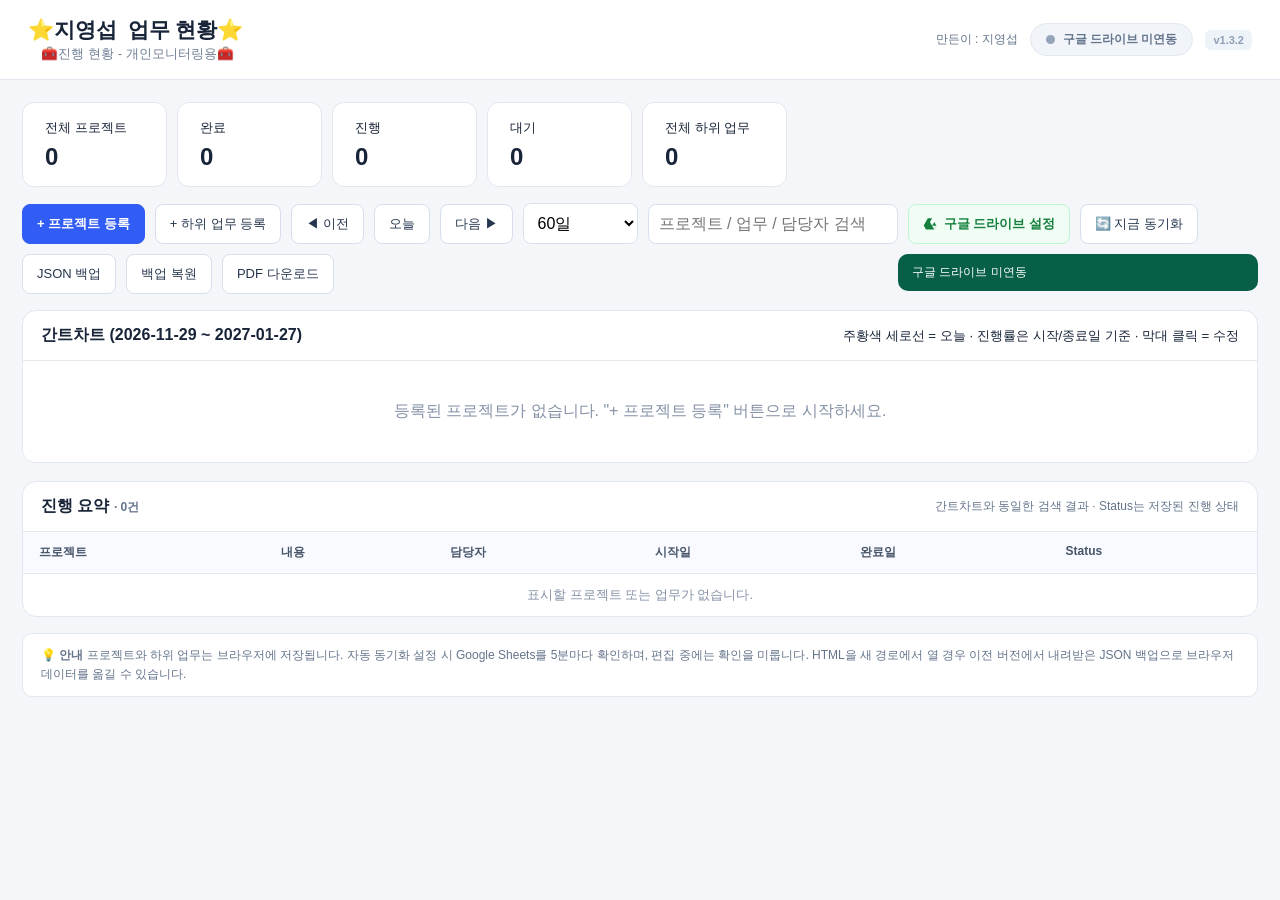
==== commit bed932ee: "Refactor Gantt chart styles and header text Updated styles for the Gantt chart, including adjustment" ====
--- a/index.html
+++ b/index.html
@@ -274,14 +274,17 @@
         }
 
         .gantt {
+            container-type: inline-size;
             overflow: auto;
             max-height: 68vh;
             background: #fff;
         }
 
         .gantt-grid {
+            /* 좁은 화면에서도 날짜 열 두 칸을 볼 수 있도록 고정 열 폭을 조정합니다. */
+            --label-w: min(480px, calc(100cqw - 2 * var(--day-w, 46px)));
             display: grid;
-            grid-template-columns: 290px repeat(var(--days), var(--day-w, 46px));
+            grid-template-columns: var(--label-w) repeat(var(--days), var(--day-w, 46px));
             width: max-content;
             position: relative;
         }
@@ -302,9 +305,9 @@
         }
 
         .cell.sticky {
-            width: 290px;
-            min-width: 290px;
-            max-width: 290px;
+            width: var(--label-w);
+            min-width: var(--label-w);
+            max-width: var(--label-w);
             position: sticky;
             left: 0;
             z-index: 3;
@@ -350,8 +353,9 @@
             color: #dc2626;
         }
 
-        .corner {
+        .cell.sticky.corner {
             position: sticky;
+            height: 52px;
             top: 0;
             left: 0;
             z-index: 6;
@@ -392,22 +396,31 @@
             padding-left: 26px;
         }
 
+        .cell.sticky:not(.corner) {
+            height: auto;
+            min-height: 42px;
+            padding-block: 6px;
+        }
+
         .taskname button,
         .project button {
             padding: 4px 7px;
             font-size: 11px;
             margin-left: auto;
+            white-space: nowrap;
         }
 
         .barcell {
             position: relative;
+            height: auto;
+            min-height: 42px;
             padding: 0;
         }
 
         .bar {
             position: absolute;
             left: 3px;
-            top: 9px;
+            top: calc(50% - 12px);
             height: 24px;
             border-radius: 6px;
             z-index: 2;
@@ -436,7 +449,7 @@
 
         .bar.bar-project {
             height: 18px;
-            top: 12px;
+            top: calc(50% - 9px);
             font-size: 10px;
             font-weight: 600;
             border-radius: 4px;
@@ -448,13 +461,16 @@
             align-items: center;
             gap: 6px;
             width: 100%;
-            overflow: hidden;
+        }
+
+        .rowlabel > :not(.name) {
+            flex-shrink: 0;
         }
 
         .rowlabel .name {
-            overflow: hidden;
-            text-overflow: ellipsis;
-            white-space: nowrap;
+            min-width: 0;
+            line-height: 1.4;
+            overflow-wrap: anywhere;
         }
 
         .empty {
@@ -720,10 +736,6 @@
 
             .wide {
                 grid-column: auto;
-            }
-
-            .gantt-grid {
-                grid-template-columns: 200px repeat(var(--days), var(--day-w, 46px));
             }
         }
     
@@ -797,7 +809,7 @@
             <h1>⭐지영섭 업무 현황⭐</h1>
             <small>  🧰진행 현황 - 개인모니터링용🧰</small>
         </div>
-        <div class="header-right"><span class="creator">만든사람 YOUNGSUB JI</span>
+        <div class="header-right"><span class="creator">만든이 : 지영섭</span>
             <div id="cloudBadge" class="cloud-badge offline" onclick="openDriveModal()" title="클릭하여 구글 드라이브 연동 설정">
                 <span class="status-dot"></span>
                 <span id="cloudStatusText">구글 드라이브 미연동</span>
@@ -2190,11 +2202,38 @@
                 gantt.querySelectorAll('.sticky:not(.corner)').forEach(el=>{
                     paintBox(el);
                     const r=rectOf(el), name=el.querySelector('.name'), chip=el.querySelector('.progress-chip');
+                    if (r.y + r.h <= 38 || r.y >= height + 38) return;
                     ctx.save();ctx.beginPath();ctx.rect(r.x,r.y,r.w,r.h);ctx.clip();
-                    if(name) {
-                        const nr=rectOf(name);ctx.fillStyle=getComputedStyle(name).color;ctx.font=getComputedStyle(name).font;ctx.textBaseline='middle';
-                        let label=name.textContent;while(label.length && ctx.measureText(label).width>nr.w) label=label.slice(0,-1);
-                        ctx.fillText(label,nr.x,nr.y+nr.h/2);
+                    ctx.textBaseline = 'middle';
+                    if (name?.firstChild) {
+                        // 브라우저에서 줄이 바뀐 위치를 그대로 PDF에 반영합니다.
+                        const nameStyle = getComputedStyle(name);
+                        const nameX = rectOf(name).x;
+                        const range = document.createRange();
+                        const textNode = name.firstChild;
+                        let offset = 0;
+                        let line = '';
+                        let lineRect;
+                        const paintLine = () => {
+                            const label = line.replace(/[ \t\r\n\f]+/g, ' ').replace(/^ | $/g, '');
+                            ctx.fillText(label, nameX, lineRect.top - bounds.top + 38 + lineRect.height / 2);
+                        };
+
+                        ctx.fillStyle = nameStyle.color;
+                        ctx.font = nameStyle.font;
+                        for (const character of textNode.data) {
+                            range.setStart(textNode, offset);
+                            offset += character.length;
+                            range.setEnd(textNode, offset);
+                            const rect = range.getBoundingClientRect();
+                            if (rect.width && (!lineRect || rect.top !== lineRect.top)) {
+                                if (lineRect) paintLine();
+                                lineRect = rect;
+                                line = '';
+                            }
+                            line += character;
+                        }
+                        if (lineRect) paintLine();
                     }
                     if(chip) {const cr=rectOf(chip);ctx.font=getComputedStyle(chip).font;ctx.fillStyle='#64748b';ctx.fillText(chip.textContent,cr.x,cr.y+cr.h/2);}
                     ctx.restore();
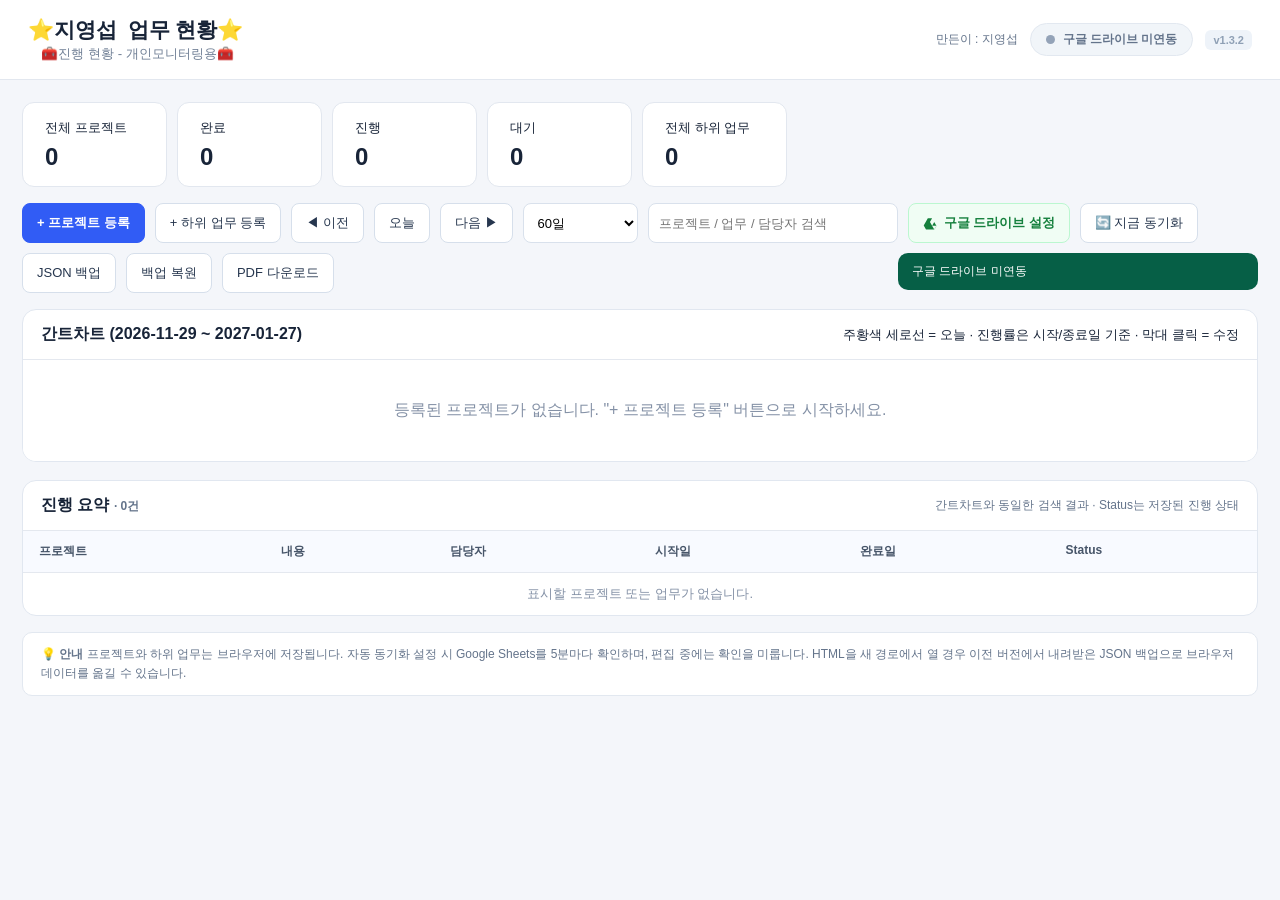
==== commit 563a6524: "Improve Gantt controls and add project task toggles" ====
--- a/index.html
+++ b/index.html
@@ -252,6 +252,11 @@
         input:focus,
         textarea:focus {
             outline: 2px solid #a6baff;
+        }
+
+        .toolbar > :is(button, #range, #search) {
+            height: 40px;
+            font-size: 13px;
         }
 
         .search {
@@ -360,6 +365,7 @@
             left: 0;
             z-index: 6;
             background: #f8faff;
+            font-size: 12px;
             font-weight: 700;
             border-bottom: 2px solid #dce4f0;
         }
@@ -369,7 +375,7 @@
         }
 
         .today {
-            background: #fff7ed !important;
+            background: #fff7ed;
             border-left: 2px solid #f97316 !important;
         }
 
@@ -392,8 +398,8 @@
             background: #f6f8fc;
         }
 
-        .taskname {
-            padding-left: 26px;
+        .cell.sticky.taskname {
+            padding-left: 30px;
         }
 
         .cell.sticky:not(.corner) {
@@ -469,8 +475,24 @@
 
         .rowlabel .name {
             min-width: 0;
+            font-size: 12px;
             line-height: 1.4;
             overflow-wrap: anywhere;
+        }
+
+        .rowlabel .project-toggle,
+        .rowlabel .project-marker {
+            width: 22px;
+            text-align: center;
+        }
+
+        .rowlabel .project-toggle {
+            height: 22px;
+            padding: 0;
+            margin-left: 0;
+            border-radius: 5px;
+            font-size: 14px;
+            line-height: 1;
         }
 
         .empty {
@@ -548,7 +570,7 @@
         }
 
         .progress-chip {
-            font-size: 11px;
+            font-size: 12px;
             color: #64748b;
             white-space: nowrap;
         }
@@ -766,12 +788,11 @@
         .summary-status.delayed { background: #facc15; color: #713f12; }
         .summary-status.stopped { background: #c00; color: white; }
 
-        .cell.sticky.is-complete, .cell.barcell.is-complete, .summary tbody .is-complete {
-            background: #f0f0f0;
+        .cell.sticky.is-complete, .cell.barcell.is-complete,
+        .summary tbody .is-complete, .summary tbody .is-complete:hover {
+            background: #fafafa;
             color: #454545;
         }
-        .cell.barcell.is-complete.weekend { background: #e9e9e9; }
-        .summary tbody .is-complete:hover { background: #e8e8e8; }
         .is-complete .summary-memo { color: #555; }
         .is-complete .progress-chip { background: #e2e2e2; color: #454545; }
 
@@ -838,7 +859,7 @@
                 <option value="90">90일</option>
             </select>
 
-            <input class="search" id="search" placeholder="프로젝트 / 업무 / 담당자 검색" oninput="render()">
+            <input class="search" id="search" placeholder="프로젝트 / 업무 / 담당자 검색">
 
             <button type="button" class="btn-drive" onclick="openDriveModal()">
                 <svg width="15" height="15" viewBox="0 0 24 24" fill="currentColor" style="vertical-align:-2px">
@@ -1079,6 +1100,9 @@
         const palette = ['#4777ed', '#e8a33e', '#18a58c', '#a46bd5', '#dc6483', '#55889e', '#8eac40'];
         const COMPLETE_COLOR = '#626262';
         const DAY_W = 46;
+        const searchInput = document.getElementById('search');
+        const collapsedProjects = new Set();
+        const collapsedSearchProjects = new Set();
         const MAX_ATTACHMENTS = 3;
         const MAX_IMAGE_CHARS = 36000;
         const MAX_TOTAL_IMAGE_CHARS = 2000000;
@@ -1825,7 +1849,8 @@
         }
 
         function render() {
-            const q = document.getElementById('search').value.trim().toLowerCase();
+            const q = searchInput.value.trim().toLowerCase();
+            const collapsed = q ? collapsedSearchProjects : collapsedProjects;
             const n = Number(document.getElementById('range').value);
             const today = iso(new Date());
 
@@ -1848,8 +1873,15 @@
             let rows = [];
             for (const p of projects) {
                 const projectColor = /^#[0-9a-f]{6}$/i.test(p.color) ? p.color : palette[0];
-                rows.push({ type: 'project', item: p, range: projectDates(p), projectColor, complete: p.status === '완료' });
-                for (const t of data.tasks.filter(t => t.projectId === p.id && (!q || [p.name, p.owner, t.name, t.owner].some(x => String(x).toLowerCase().includes(q))))) {
+                const tasks = data.tasks.filter(t => t.projectId === p.id &&
+                    (!q || [p.name, p.owner, t.name, t.owner].some(x => String(x).toLowerCase().includes(q))));
+                const expanded = !collapsed.has(String(p.id));
+                rows.push({
+                    type: 'project', item: p, range: projectDates(p), projectColor,
+                    complete: p.status === '완료', hasTasks: tasks.length > 0, expanded
+                });
+                if (!expanded) continue;
+                for (const t of tasks) {
                     rows.push({ type: 'task', item: t, range: { start: cleanDate(t.start), end: cleanDate(t.end) }, projectColor, complete: t.status === '완료' });
                 }
             }
@@ -1876,10 +1908,15 @@
                 let p = r.item;
                 const color = r.complete ? COMPLETE_COLOR : r.projectColor;
                 const completedClass = r.complete ? 'is-complete' : '';
+                const marker = r.hasTasks
+                    ? `<button type="button" class="project-toggle" data-toggle-project="${esc(p.id)}"
+                        aria-expanded="${r.expanded}" aria-label="${esc(p.name)} 하위 업무"
+                        title="하위 업무 ${r.expanded ? '접기' : '펼치기'}">${r.expanded ? '−' : '+'}</button>`
+                    : `<span class="${r.type === 'project' ? 'project-marker' : ''}" style="color:${color}" aria-hidden="true">●</span>`;
                 const editAttributes = `data-edit-type="${r.type}" data-edit-id="${esc(p.id)}"`;
                 html += `<div class="cell sticky ${r.type === 'project' ? 'project' : 'taskname'} ${completedClass}">
       <div class="rowlabel">
-        <span style="color:${color}">●</span>
+        ${marker}
         <span class="name" style="${r.type === 'project' || r.complete ? 'color:' + color : ''}" title="${esc(p.name)}">${r.type === 'task' ? '↳ ' : ''}${esc(p.name)}</span>
         <span class="progress-chip" title="일정 기준 자동 진행률">${progress(p.start, p.end)}%</span>
         <button type="button" title="수정" ${editAttributes}>수정</button>
@@ -2341,7 +2378,23 @@
         document.getElementById('addProjectBtn').addEventListener('click', () => openForm('project'));
         document.getElementById('addTaskBtn').addEventListener('click', () => openForm('task'));
         document.getElementById('gasCodeText').value = GAS_TEMPLATE_CODE;
-        document.getElementById('gantt').addEventListener('click', event => {
+        searchInput.addEventListener('input', () => {
+            collapsedSearchProjects.clear();
+            render();
+        });
+
+        const gantt = document.getElementById('gantt');
+        gantt.addEventListener('click', event => {
+            const toggle = event.target.closest('[data-toggle-project]');
+            if (toggle) {
+                const id = toggle.dataset.toggleProject;
+                const collapsed = searchInput.value.trim() ? collapsedSearchProjects : collapsedProjects;
+                if (!collapsed.delete(id)) collapsed.add(id);
+                render();
+                gantt.querySelector(`[data-toggle-project="${CSS.escape(id)}"]`)?.focus({ preventScroll: true });
+                return;
+            }
+
             const target = event.target.closest('[data-edit-id]');
             if (target) openForm(target.dataset.editType, target.dataset.editId);
         });
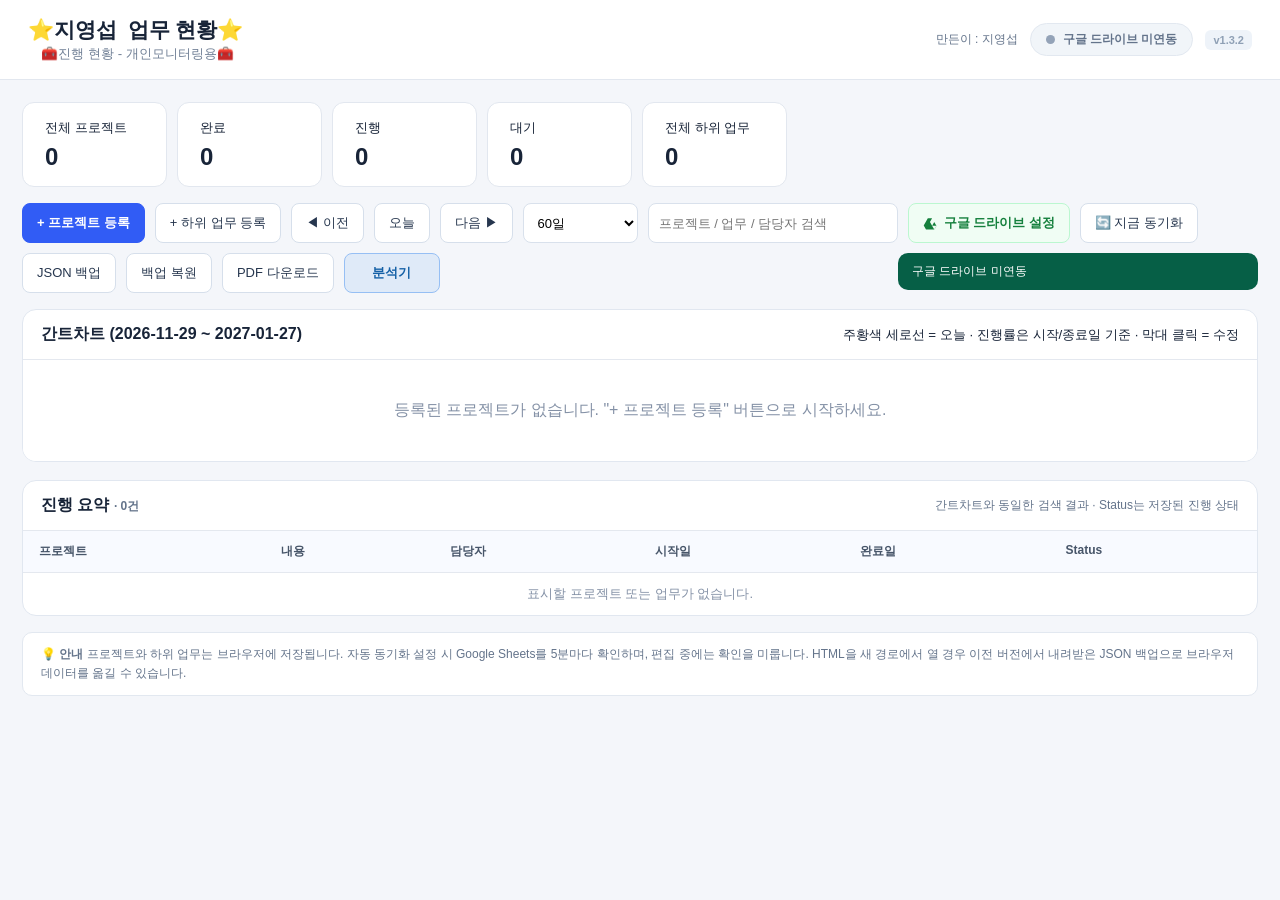
==== commit 310294da: "Add inspection analyzer link to dashboard toolbar" ====
--- a/index.html
+++ b/index.html
@@ -174,7 +174,8 @@
             margin-top: 6px;
         }
 
-        button {
+        button,
+        .btn-inspection {
             cursor: pointer;
             border: 1px solid #d6dfeb;
             border-radius: 8px;
@@ -238,6 +239,23 @@
             border-color: #86efac;
         }
 
+        .btn-inspection {
+            display: inline-flex;
+            align-items: center;
+            justify-content: center;
+            min-width: 96px;
+            background: #dfeaf8;
+            border-color: #96bff4;
+            color: #1460a6;
+            font-weight: 600;
+            text-decoration: none;
+            white-space: nowrap;
+        }
+
+        .btn-inspection:hover {
+            background: #d0e2f8;
+        }
+
         input,
         textarea,
         select {
@@ -254,7 +272,7 @@
             outline: 2px solid #a6baff;
         }
 
-        .toolbar > :is(button, #range, #search) {
+        .toolbar > :is(button, .btn-inspection, #range, #search) {
             height: 40px;
             font-size: 13px;
         }
@@ -873,6 +891,7 @@
             <button type="button" onclick="exportData()">JSON 백업</button>
             <button type="button" onclick="document.getElementById('importFile').click()">백업 복원</button>
             <button type="button" id="downloadPdfBtn" onclick="downloadGanttPdf()">PDF 다운로드</button>
+            <a class="btn-inspection" href="./inspection/" target="_blank" rel="noopener">분석기</a>
             <div class="notification-slot"><div id="toast" class="toast" role="status" aria-live="polite"></div></div>
             <input type="file" id="importFile" accept="application/json" hidden onchange="importData(event)">
         </div>
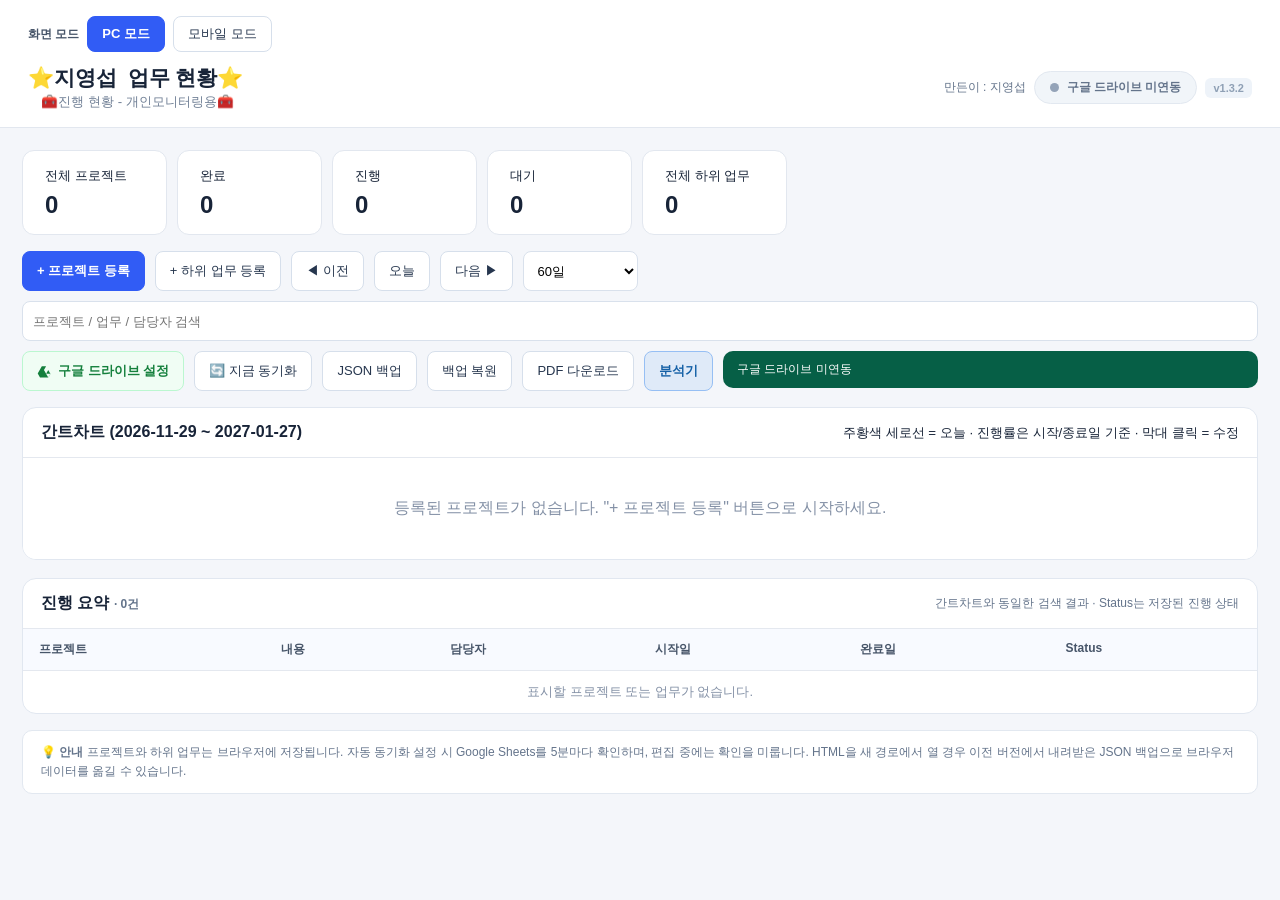
==== commit 233347cd: "Add responsive PC/mobile dashboard view switch without changing stored data" ====
--- a/index.html
+++ b/index.html
@@ -838,12 +838,87 @@
         @media (max-width: 480px) {
             .attachment-list { grid-template-columns: repeat(2, minmax(0, 1fr)); }
         }
+
+        /* PC / 모바일 보기: 기존 데이터 및 간트 날짜 폭과 독립적인 표시 설정 */
+        .view-switch { display:flex; align-items:center; gap:8px; flex-wrap:wrap; flex-basis:100%; min-width:0; }
+        .view-switch-label { font-size:12px; font-weight:700; color:#475569; }
+        .view-switch button { padding:8px 14px; min-height:36px; white-space:nowrap; }
+        .view-switch button[aria-pressed="true"] { color:#fff; background:#315cf5; border-color:#315cf5; font-weight:700; }
+        .view-switch button:focus-visible { outline:2px solid #315cf5; outline-offset:2px; }
+        .header-left, .header-right, .wrap, .board, .toolbar, .stats { min-width:0; }
+        .header-right, .boardtop { flex-wrap:wrap; gap:8px; }
+        .header-right > *, .toolbar > *, .boardtop > * { max-width:100%; min-width:0; }
+        .boardtop strong, .boardtop small, .header-left h1, .cloud-badge, .guide-box, .field { overflow-wrap:anywhere; }
+        .cloud-badge .status-dot { flex:none; }
+        .toolbar > :is(button, .btn-inspection, #range, #search) { min-height:40px; height:auto; }
+        .toolbar > :is(button, .btn-inspection) { white-space:normal; }
+        .rowlabel .name { flex:1 1 0; white-space:normal; overflow:visible; text-overflow:clip; }
+        .rowlabel > button:not(.project-toggle) { flex:none; white-space:nowrap; min-width:38px; }
+        .gantt { overscroll-behavior-inline:contain; }
+        .gantt-grid { --label-w: min(480px, max(0px, calc(100cqw - 2 * var(--day-w, 46px)))); }
+        .dialog { max-width:100%; }
+        .dialog button, .tabs button { max-width:100%; white-space:normal; overflow-wrap:anywhere; }
+        .dialog .actions, .tabs, #driveModal .dialog div[style*="display:flex"] { flex-wrap:wrap; }
+        .fields { grid-template-columns:repeat(2,minmax(0,1fr)); }
+        .field > * { min-width:0; max-width:100%; }
+        .summary td { overflow-wrap:anywhere; }
+        html[data-view-mode="mobile"] .wrap { max-width:800px; padding:10px; }
+        html[data-view-mode="mobile"] header { padding:12px; }
+        html[data-view-mode="mobile"] .stats { display:grid; grid-template-columns:repeat(auto-fit,minmax(min(135px,100%),1fr)); gap:8px; }
+        html[data-view-mode="mobile"] .stats .tile { min-width:0; padding:12px; }
+        html[data-view-mode="mobile"] .toolbar { display:grid; grid-template-columns:repeat(2,minmax(0,1fr)); gap:8px; }
+        html[data-view-mode="mobile"] .toolbar > :is(button,.btn-inspection,#range,#search) { width:100% !important; max-width:none; min-width:0; min-height:44px; }
+        html[data-view-mode="mobile"] .toolbar > #search, html[data-view-mode="mobile"] .notification-slot { grid-column:1/-1; width:100%; min-width:0; max-width:none; margin:0; }
+        html[data-view-mode="mobile"] .boardtop { align-items:flex-start; flex-direction:column; padding:12px; }
+        html[data-view-mode="mobile"] .gantt-grid { --label-w:min(480px, max(0px, calc(100cqw - var(--day-w, 46px)))); }
+        html[data-view-mode="mobile"] .cell.sticky { padding-inline:8px; }
+        html[data-view-mode="mobile"] .cell.sticky.taskname { padding-left:16px; }
+        html[data-view-mode="mobile"] .rowlabel { display:grid; grid-template-columns:auto minmax(0,1fr) auto; gap:4px 6px; }
+        html[data-view-mode="mobile"] .rowlabel > :first-child { grid-column:1; grid-row:1/3; }
+        html[data-view-mode="mobile"] .rowlabel .name { grid-column:2; grid-row:1/3; font-size:13px; }
+        html[data-view-mode="mobile"] .rowlabel .progress-chip { grid-column:3; grid-row:1; justify-self:center; }
+        html[data-view-mode="mobile"] .rowlabel > button:not(.project-toggle) { grid-column:3; grid-row:2; margin:0; min-width:44px; min-height:32px; }
+        html[data-view-mode="mobile"] .cell.sticky:not(.corner), html[data-view-mode="mobile"] .barcell { min-height:58px; }
+        html[data-view-mode="mobile"] .dialog { padding:14px; max-height:calc(100vh - 28px); max-height:calc(100dvh - 28px); }
+        html[data-view-mode="mobile"] .fields { grid-template-columns:minmax(0,1fr); }
+        html[data-view-mode="mobile"] .wide { grid-column:auto; }
+        html[data-view-mode="mobile"] .field :is(input,textarea,select) { font-size:16px; }
+        html[data-view-mode="mobile"] #modal .actions { bottom:-14px; }
+        html[data-view-mode="mobile"] .attachment-list { grid-template-columns:repeat(2,minmax(0,1fr)); }
+        html[data-view-mode="mobile"] .summary table { min-width:0; }
+        html[data-view-mode="mobile"] .summary table,
+        html[data-view-mode="mobile"] .summary tbody { display:block; width:100%; }
+        html[data-view-mode="mobile"] .summary thead { position:absolute; width:1px; height:1px; overflow:hidden; clip-path:inset(50%); }
+        html[data-view-mode="mobile"] .summary tbody tr { display:grid; grid-template-columns:minmax(0,1fr); border-bottom:1px solid #dce4f0; padding:8px 12px; }
+        html[data-view-mode="mobile"] .summary td { display:grid; grid-template-columns:76px minmax(0,1fr); gap:8px; min-width:0; padding:5px 0; border:0; white-space:normal; overflow-wrap:anywhere; }
+        html[data-view-mode="mobile"] .summary td::before { font-size:11px; font-weight:600; color:#64748b; content:attr(data-mobile-label); }
+        html[data-view-mode="mobile"] .summary td.summary-content .summary-memo { grid-column:2; }
+        html[data-view-mode="mobile"] .summary td .summary-status { justify-self:start; }
+        html[data-view-mode="mobile"] .summary td[colspan] { display:block; padding:16px 0; }
+        html[data-view-mode="mobile"] .summary td[colspan]::before { display:none; }
+        @media (max-width:600px) {
+            /* PC 모드를 작은 기기에서 선택해도 필수 컨트롤을 화면 밖으로 내보내지 않습니다. */
+            .gantt-grid { --label-w:min(480px,max(0px,calc(100cqw - var(--day-w,46px)))); }
+            .cell.sticky { padding-inline:8px; }
+            .cell.sticky.taskname { padding-left:16px; }
+            .notification-slot { min-width:0; }
+            .toolbar > #search { max-width:100%; }
+            .dialog { padding:14px; max-height:calc(100vh - 28px); max-height:calc(100dvh - 28px); }
+            .fields { grid-template-columns:minmax(0,1fr); }
+            .wide { grid-column:auto; }
+            #modal .actions { bottom:-14px; }
+        }
     </style>
 </head>
 
 <body>
 
     <header>
+        <div class="view-switch" role="group" aria-label="화면 모드">
+            <span class="view-switch-label">화면 모드</span>
+            <button type="button" id="viewPcBtn" aria-pressed="false">PC 모드</button>
+            <button type="button" id="viewMobileBtn" aria-pressed="false">모바일 모드</button>
+        </div>
         <div class="header-left">
             <h1>⭐지영섭 업무 현황⭐</h1>
             <small>  🧰진행 현황 - 개인모니터링용🧰</small>
@@ -910,9 +985,9 @@
                 <span class="summary-note">간트차트와 동일한 검색 결과 · Status는 저장된 진행 상태</span>
             </div>
             <div class="summary-scroll">
-                <table aria-labelledby="summaryTitle">
+                <table aria-labelledby="summaryTitle" role="table">
                     <thead><tr><th scope="col">프로젝트</th><th scope="col">내용</th><th scope="col">담당자</th><th scope="col">시작일</th><th scope="col">완료일</th><th scope="col">Status</th></tr></thead>
-                    <tbody id="summaryBody"></tbody>
+                    <tbody id="summaryBody" role="rowgroup"></tbody>
                 </table>
             </div>
         </section>
@@ -1106,6 +1181,35 @@
         </div>
     </div>
 
+
+    <script>
+        // UI preference only; never writes dashboard records or cloud settings.
+        (() => {
+            const key = 'ys-dashboard-view-mode';
+            const media = window.matchMedia('(max-width: 768px)');
+            const pc = document.getElementById('viewPcBtn');
+            const mobile = document.getElementById('viewMobileBtn');
+            let selected = null;
+            try { const saved = localStorage.getItem(key); if (saved === 'pc' || saved === 'mobile') selected = saved; } catch (_) {}
+            function apply() {
+                const mode = selected || (media.matches ? 'mobile' : 'pc');
+                document.documentElement.dataset.viewMode = mode;
+                pc.setAttribute('aria-pressed', String(mode === 'pc'));
+                mobile.setAttribute('aria-pressed', String(mode === 'mobile'));
+            }
+            function choose(mode) {
+                selected = mode;
+                try { localStorage.setItem(key, mode); } catch (_) {}
+                apply();
+            }
+            pc.addEventListener('click', () => choose('pc'));
+            mobile.addEventListener('click', () => choose('mobile'));
+            if (media.addEventListener) media.addEventListener('change', apply);
+            else if (media.addListener) media.addListener(apply);
+            apply();
+        })();
+    </script>
+
     <!-- 알림 토스트 -->
 
 
@@ -1856,13 +1960,13 @@
                 const project = row.type === 'project' ? item : projectsById.get(item.projectId);
                 const status = item.status || '대기';
                 const statusClass = ({'진행':'active', '완료':'done', '지연':'delayed', '중단':'stopped'})[status] || '';
-                return `<tr class="${row.complete ? 'is-complete' : ''}">
-                    <td class="summary-project">${esc(project?.name || '—')}</td>
-                    <td class="summary-content">${row.type === 'task' ? '↳ ' : ''}${esc(item.name)}${item.memo ? `<div class="summary-memo">${esc(item.memo)}</div>` : ''}</td>
-                    <td>${esc(item.owner || '—')}</td>
-                    <td class="summary-date">${esc(row.range.start || '—')}</td>
-                    <td class="summary-date">${esc(row.range.end || '—')}</td>
-                    <td><span class="summary-status ${statusClass}">${esc(status)}</span></td>
+                return `<tr role="row" class="${row.complete ? 'is-complete' : ''}">
+                    <td class="summary-project" role="cell" data-mobile-label="프로젝트">${esc(project?.name || '—')}</td>
+                    <td class="summary-content" role="cell" data-mobile-label="내용"><span>${row.type === 'task' ? '↳ ' : ''}${esc(item.name)}</span>${item.memo ? `<div class="summary-memo">${esc(item.memo)}</div>` : ''}</td>
+                    <td role="cell" data-mobile-label="담당자">${esc(item.owner || '—')}</td>
+                    <td class="summary-date" role="cell" data-mobile-label="시작일">${esc(row.range.start || '—')}</td>
+                    <td class="summary-date" role="cell" data-mobile-label="완료일">${esc(row.range.end || '—')}</td>
+                    <td role="cell" data-mobile-label="상태"><span class="summary-status ${statusClass}">${esc(status)}</span></td>
                 </tr>`;
             }).join('') : '<tr><td colspan="6" class="empty">표시할 프로젝트 또는 업무가 없습니다.</td></tr>';
         }
